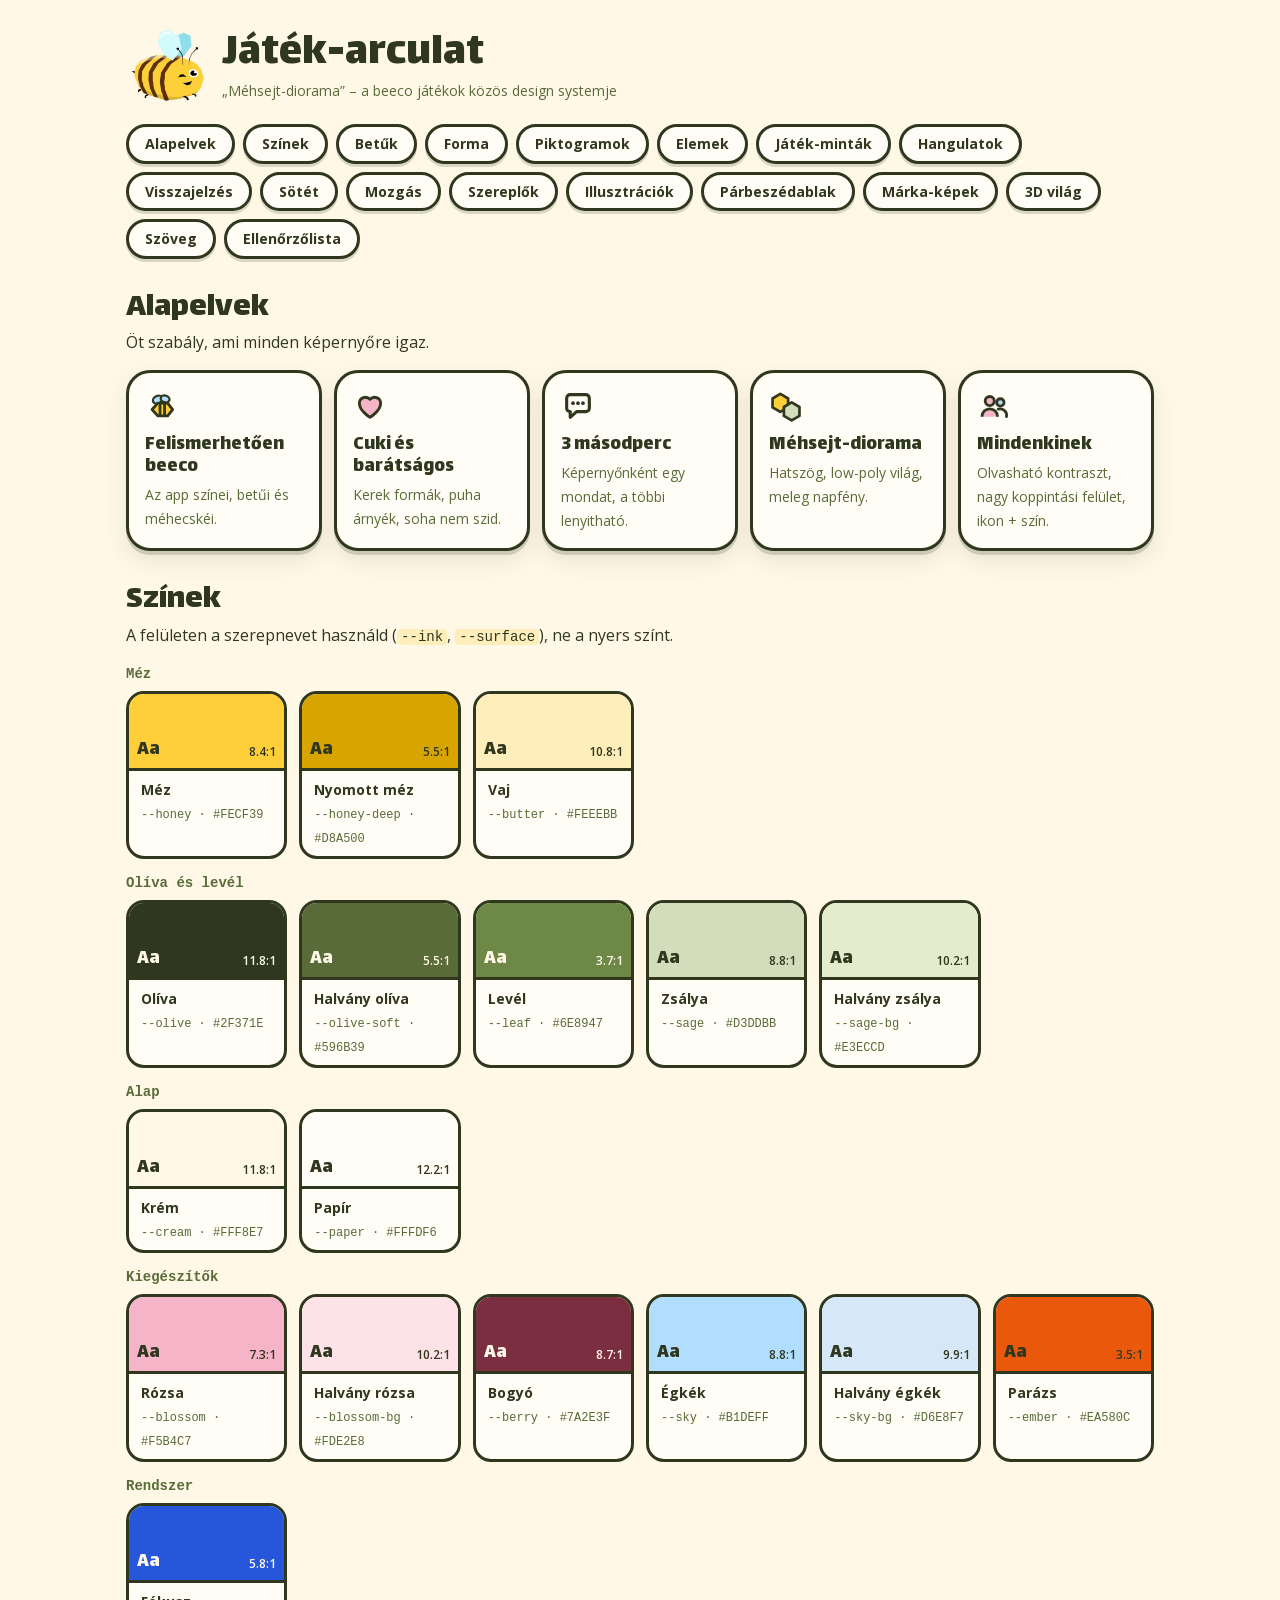
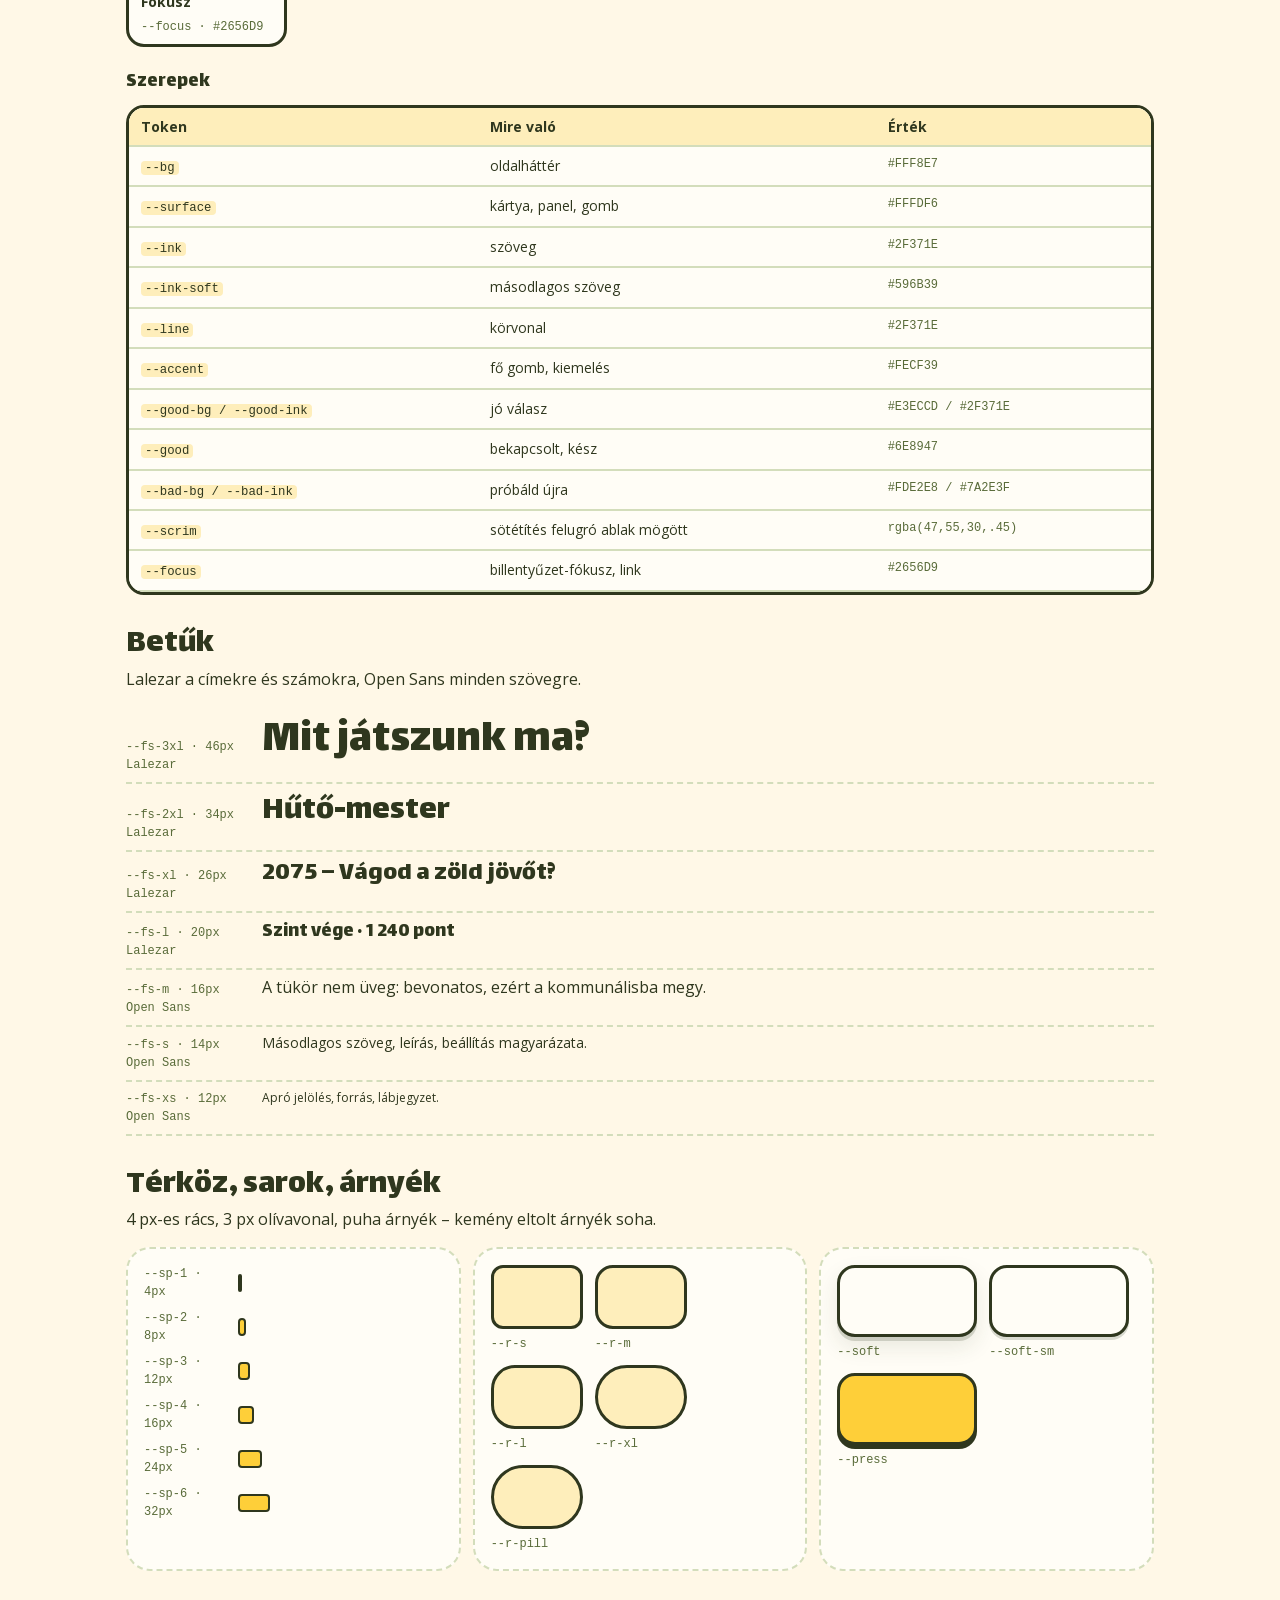
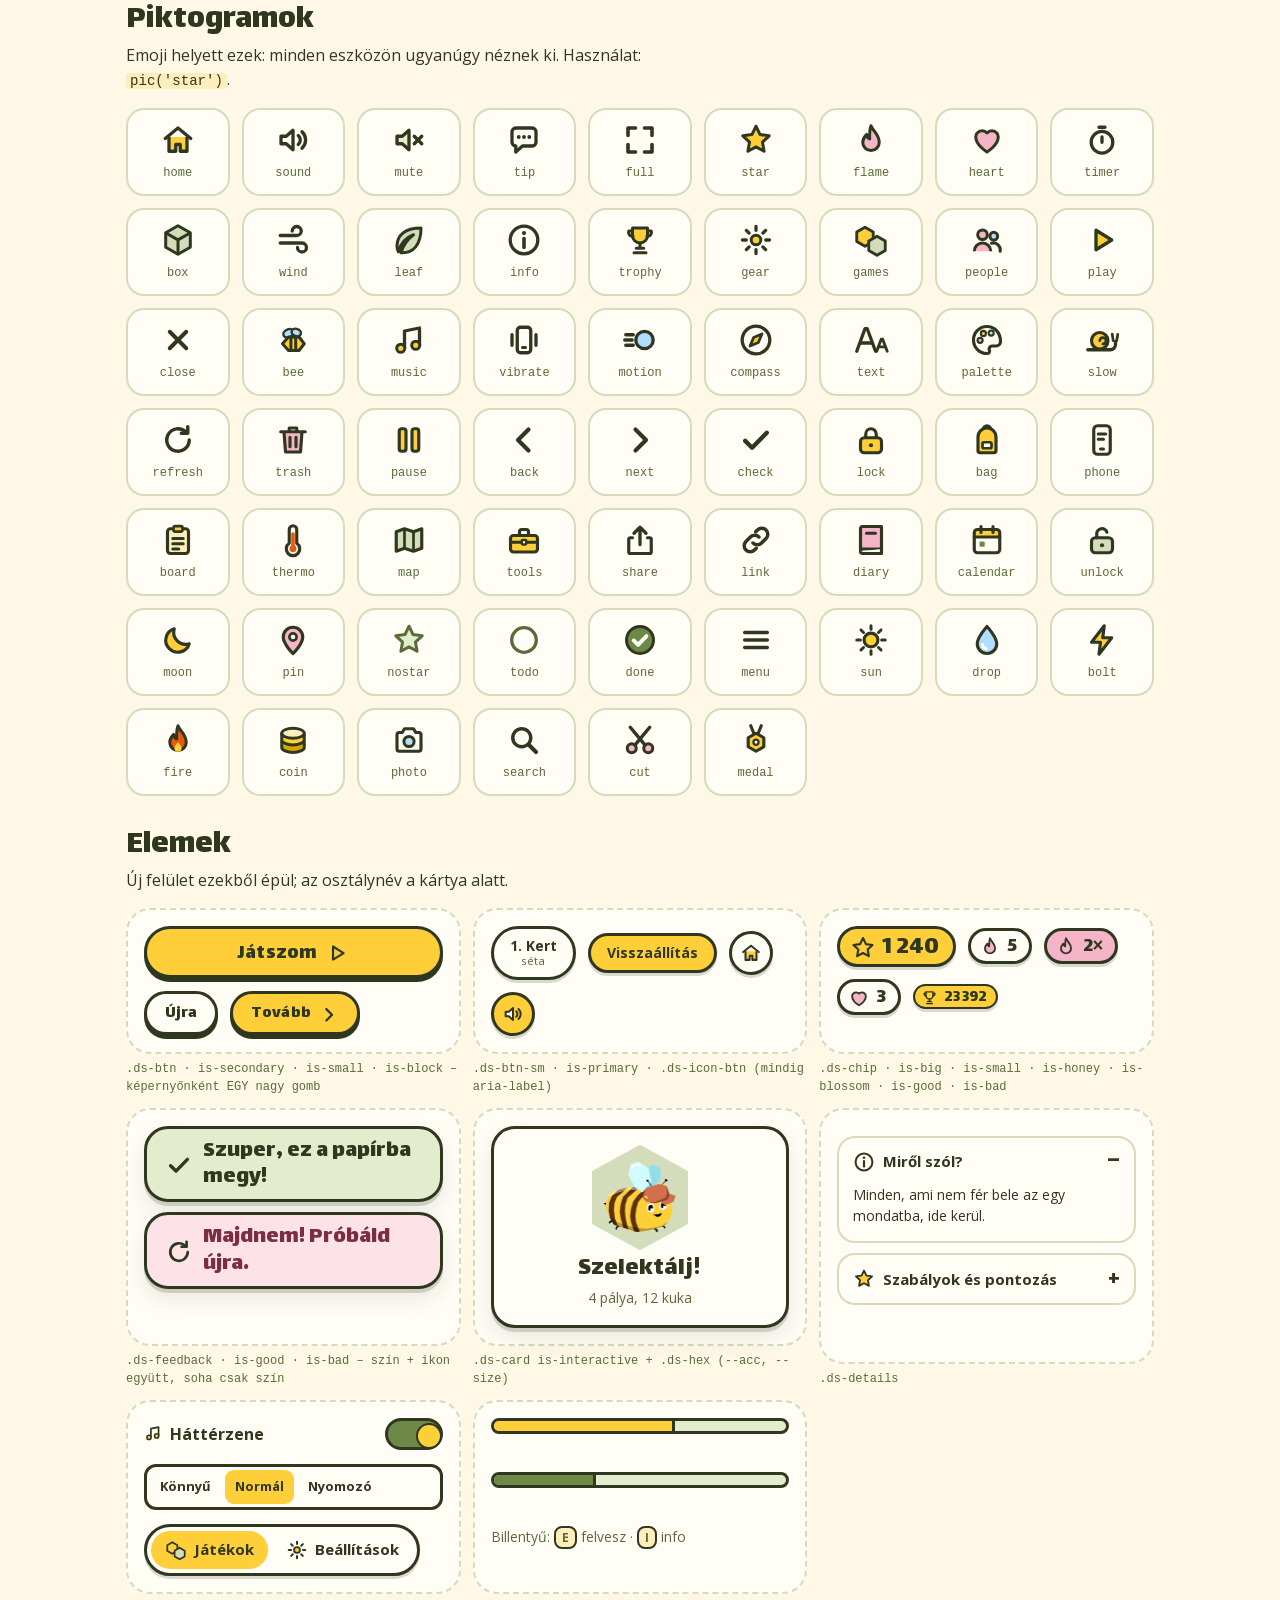
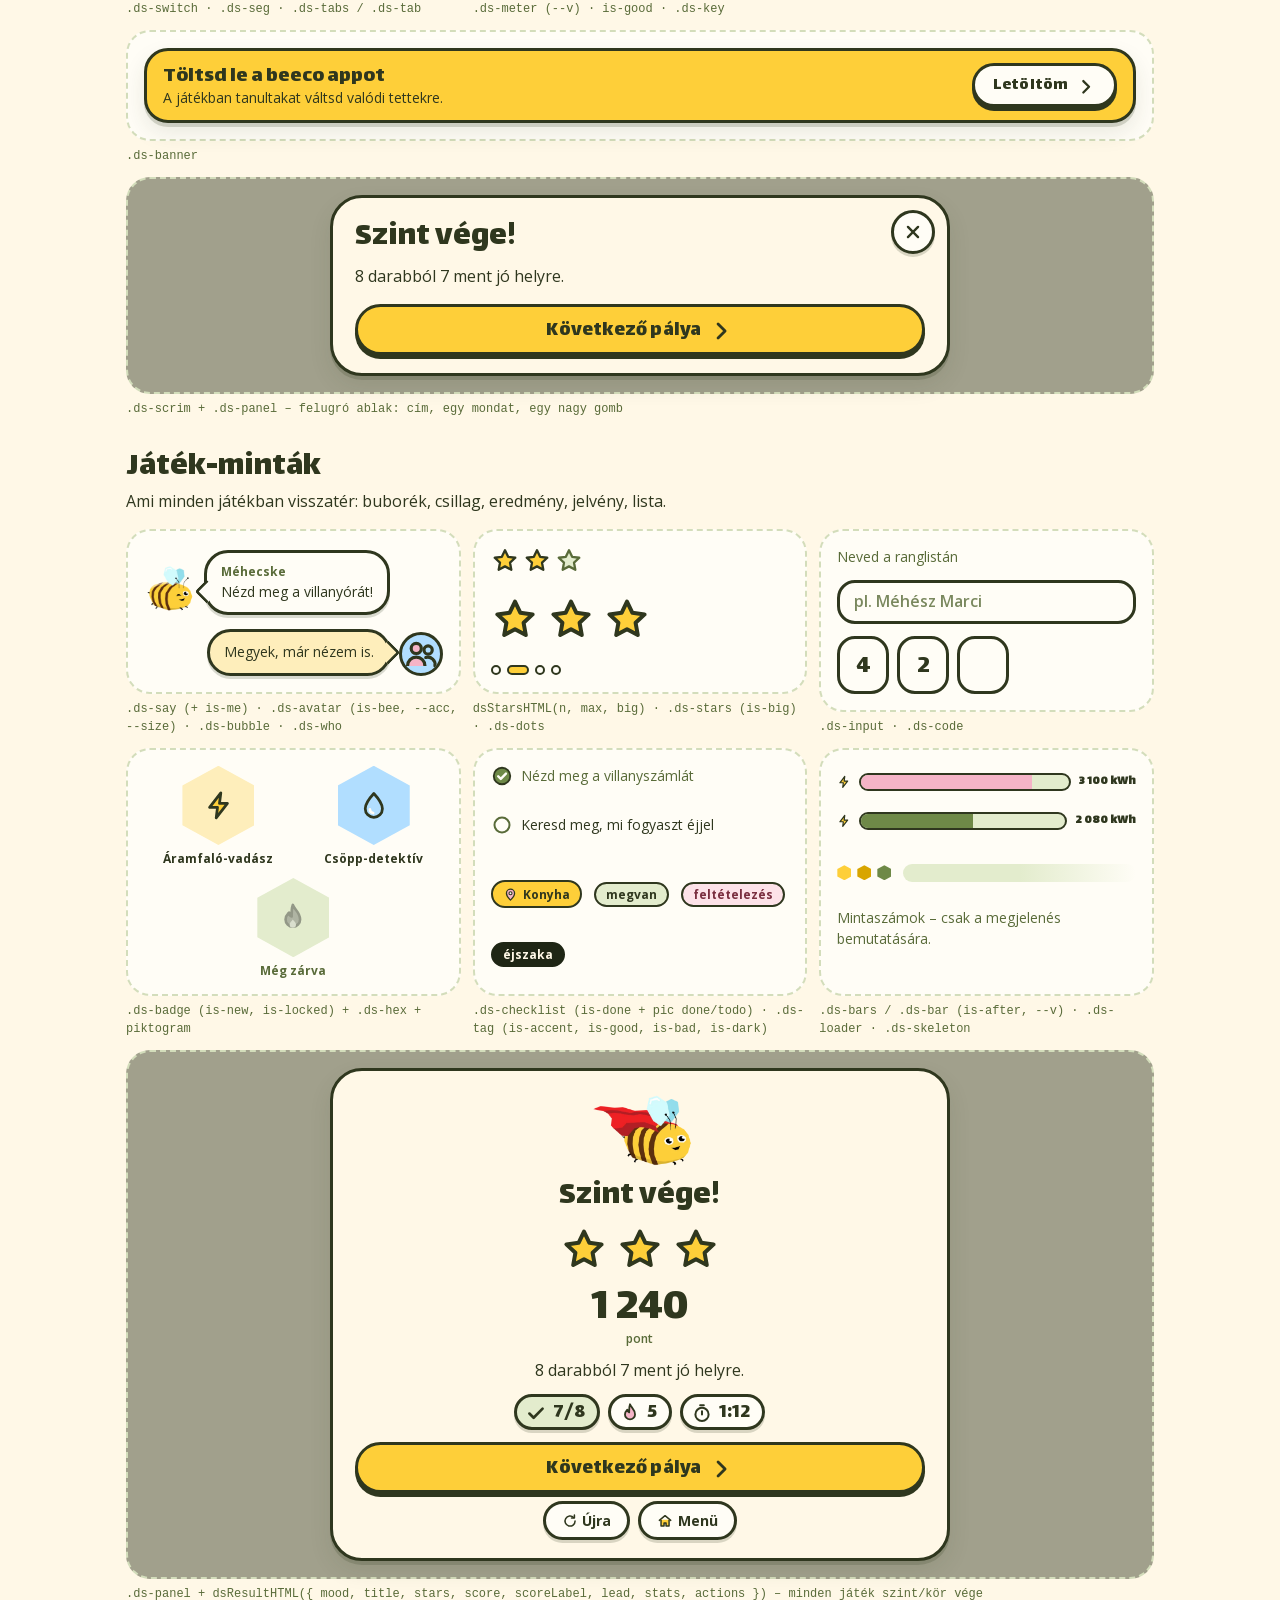
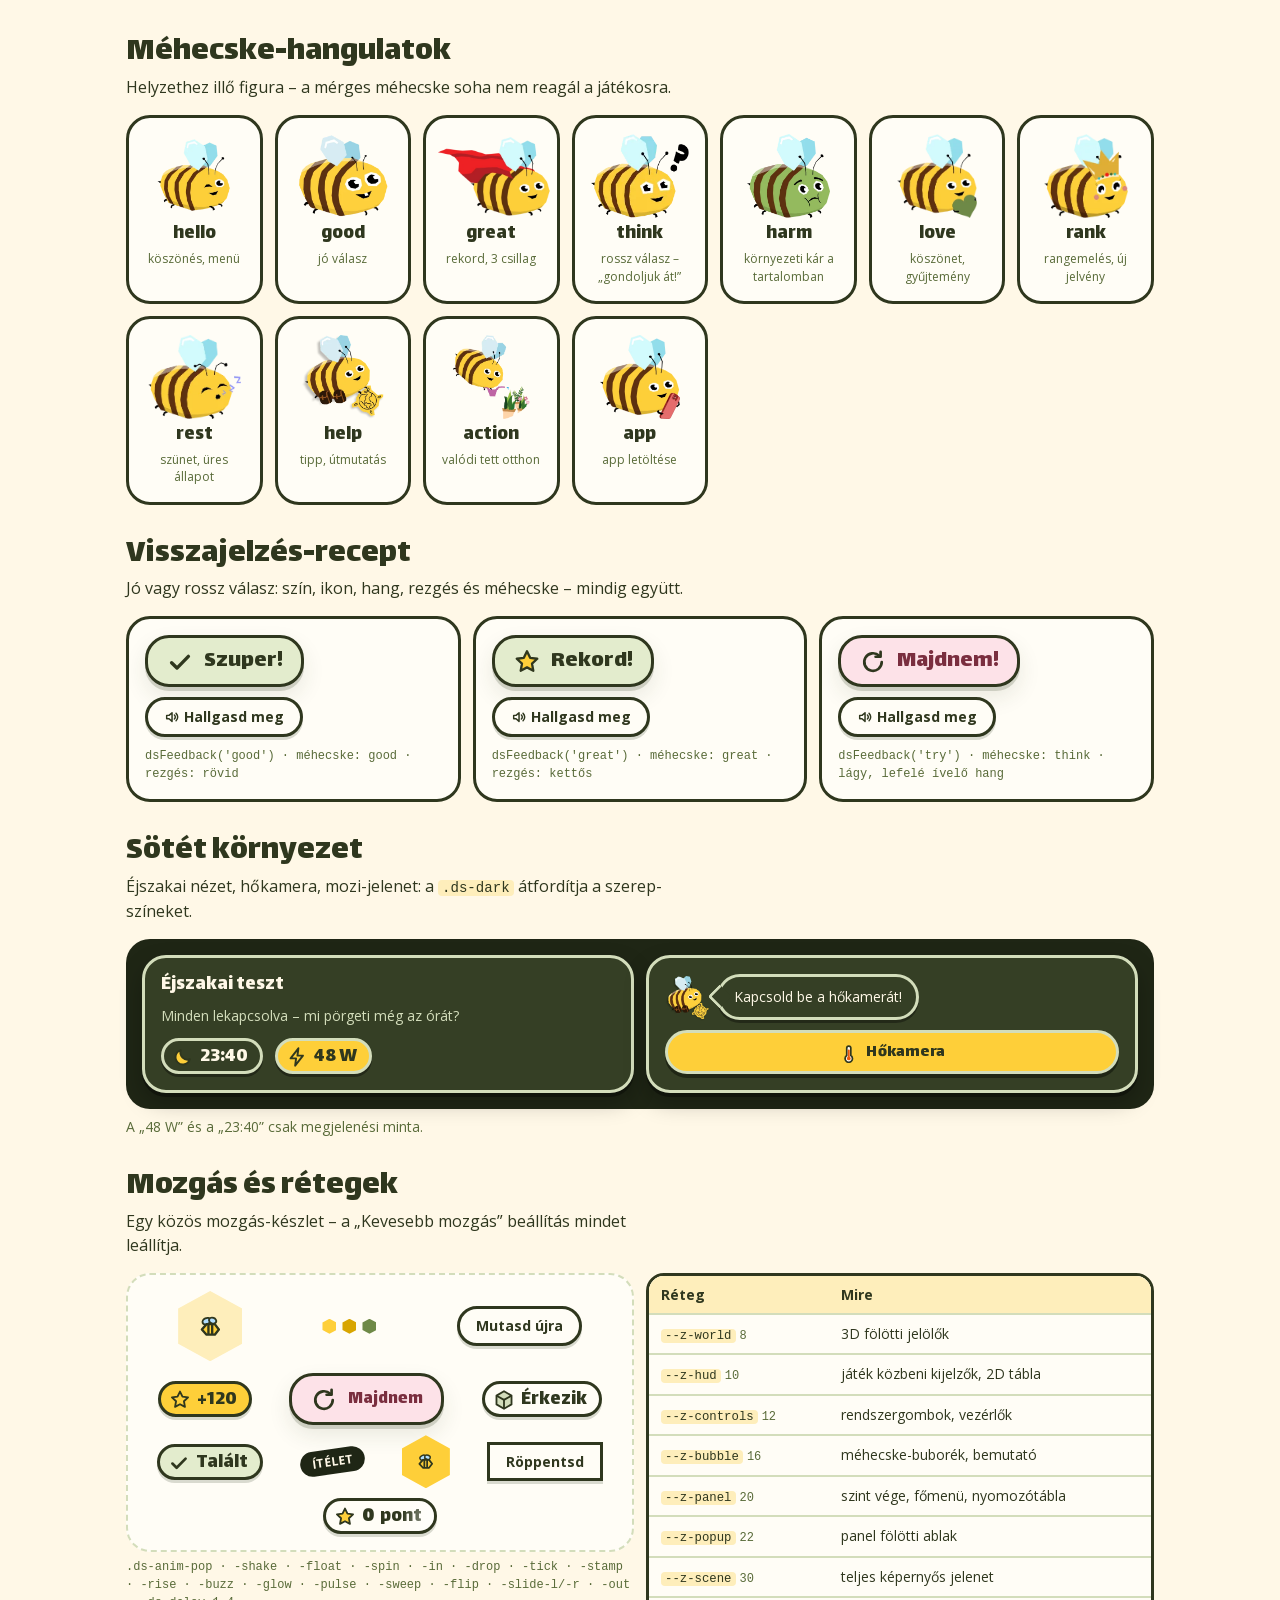
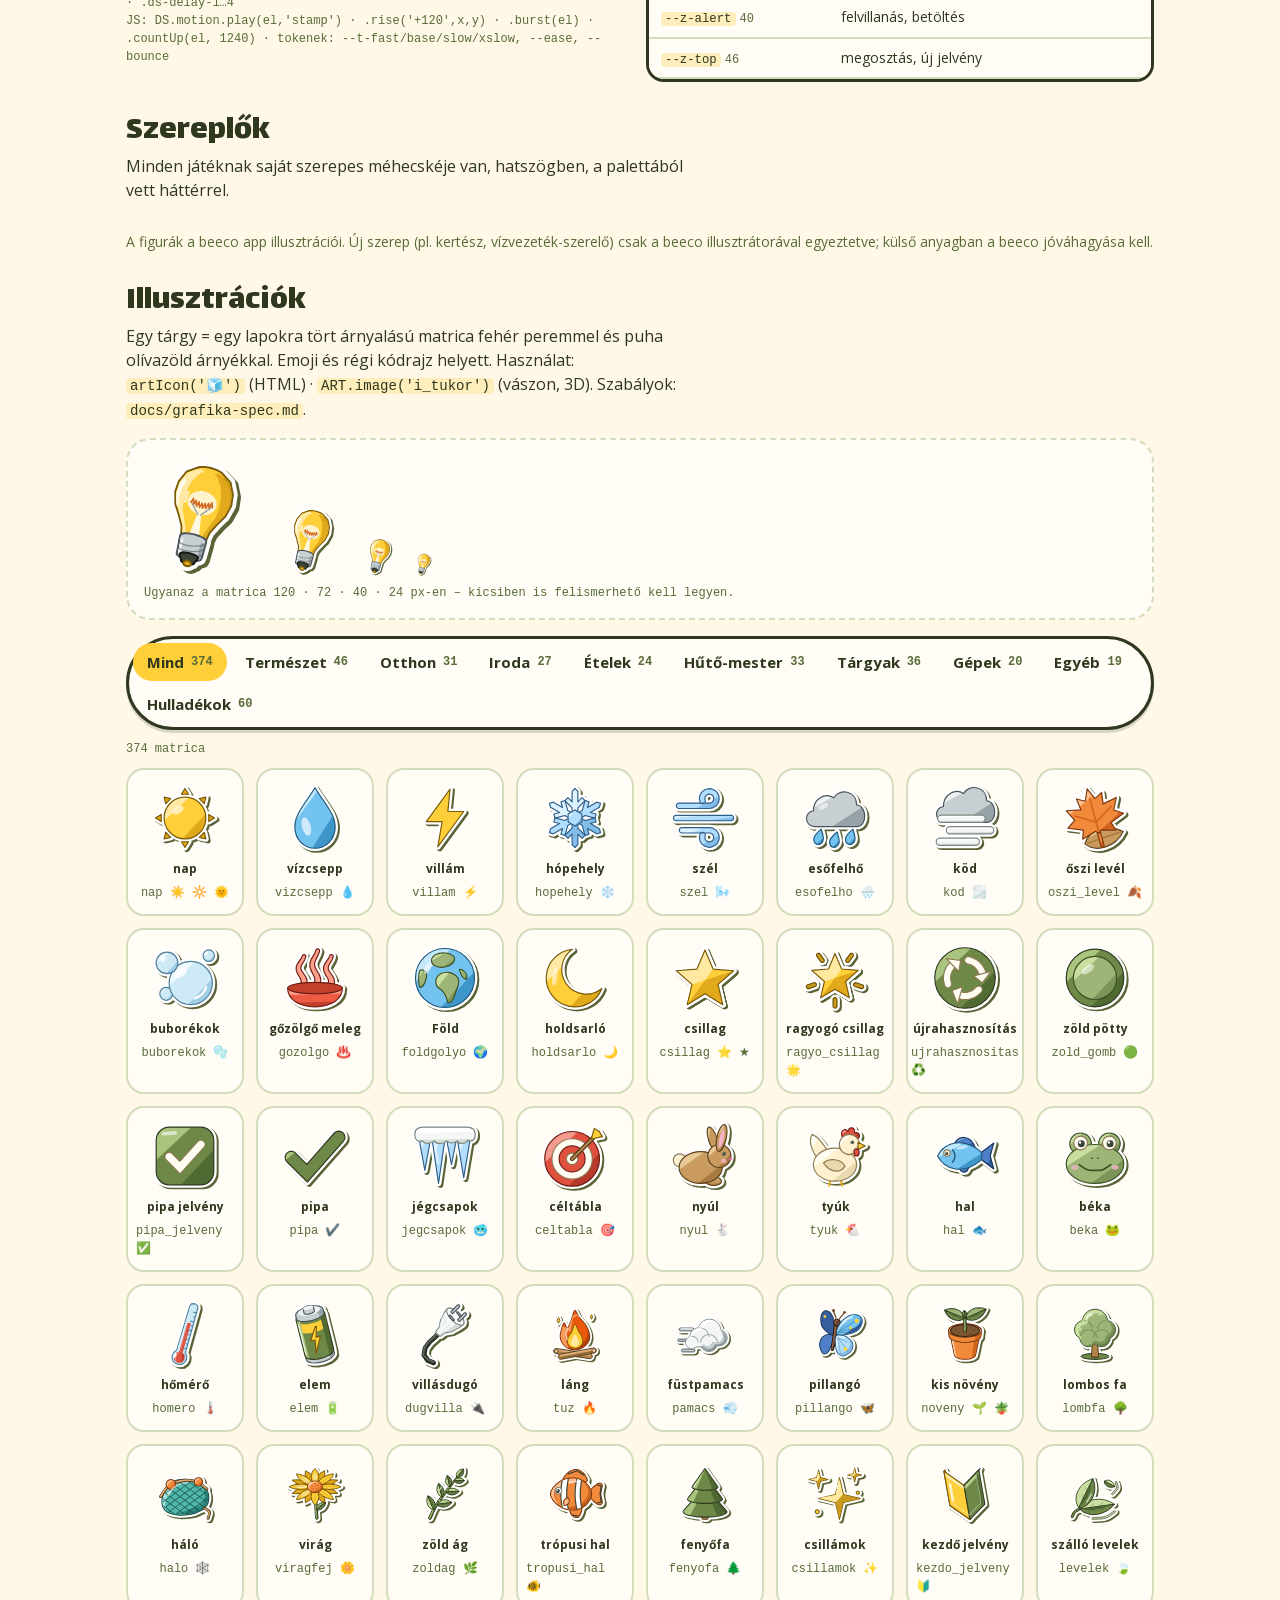
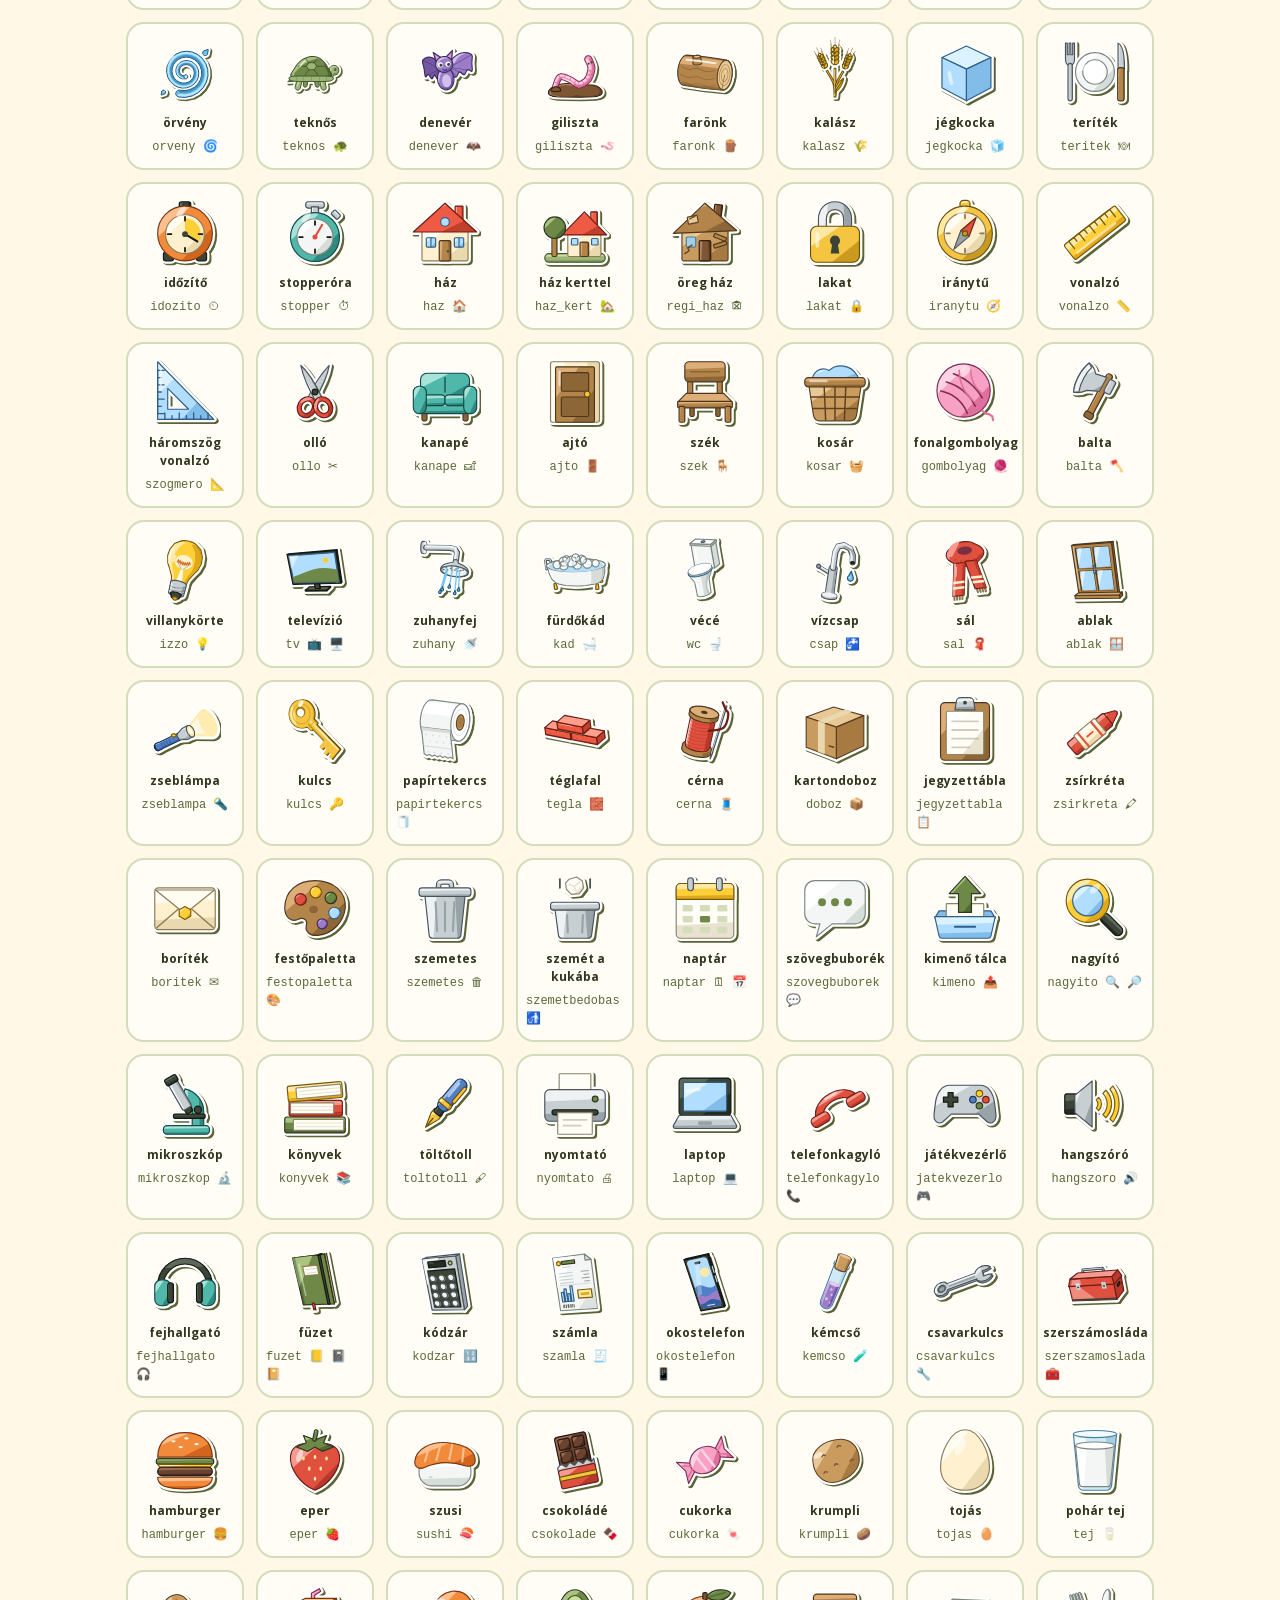
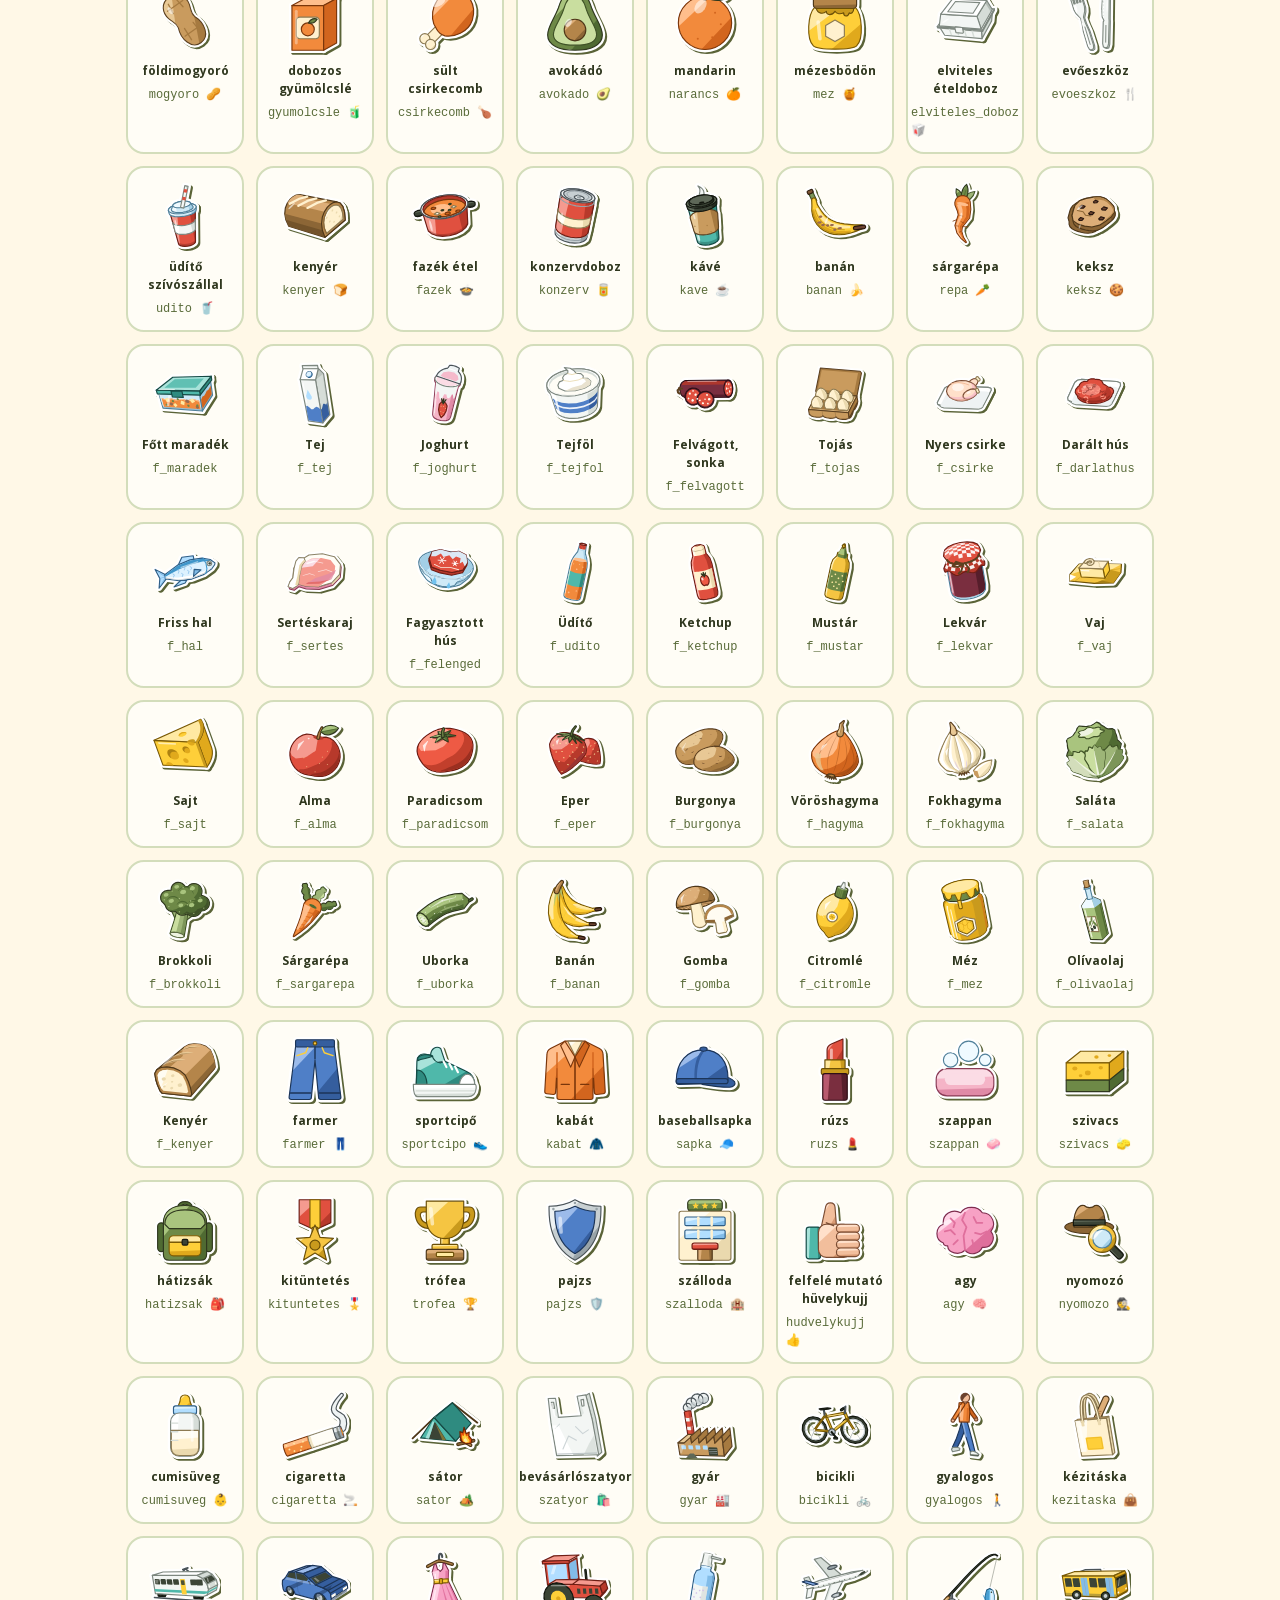
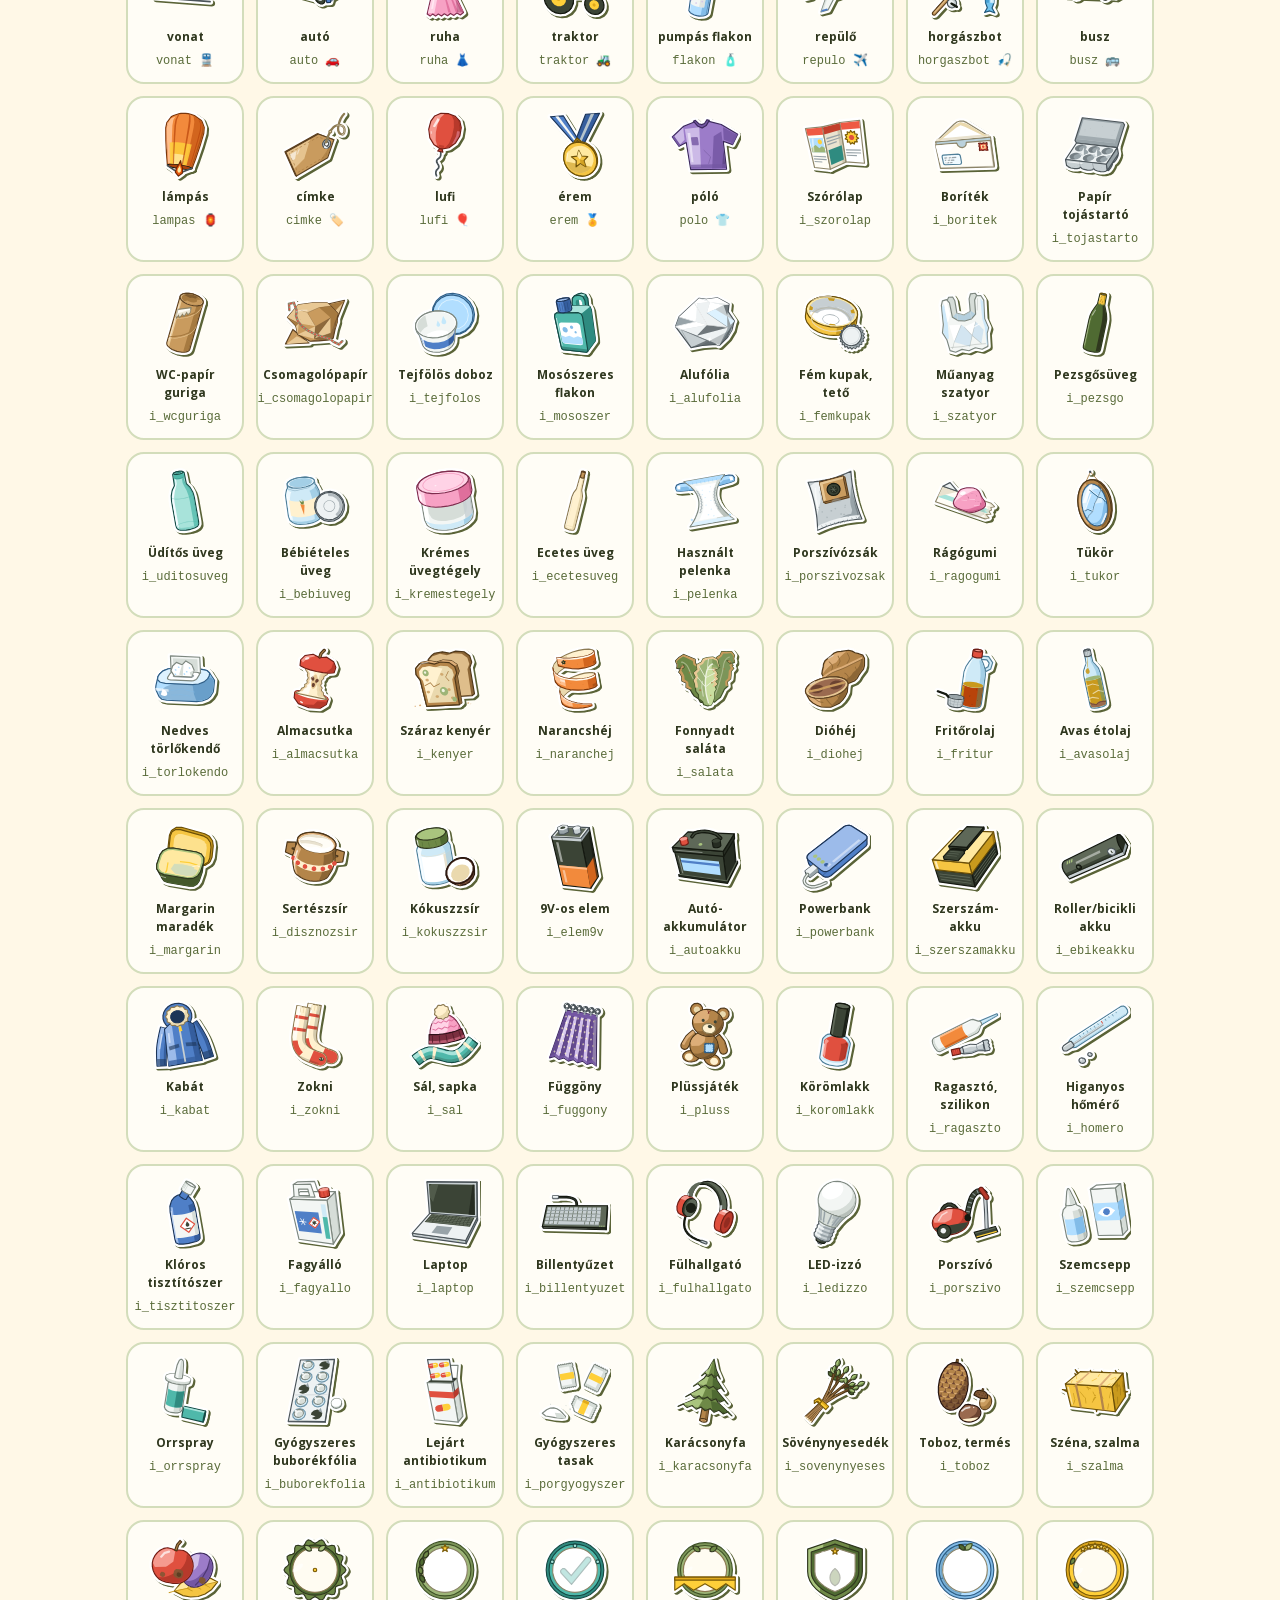
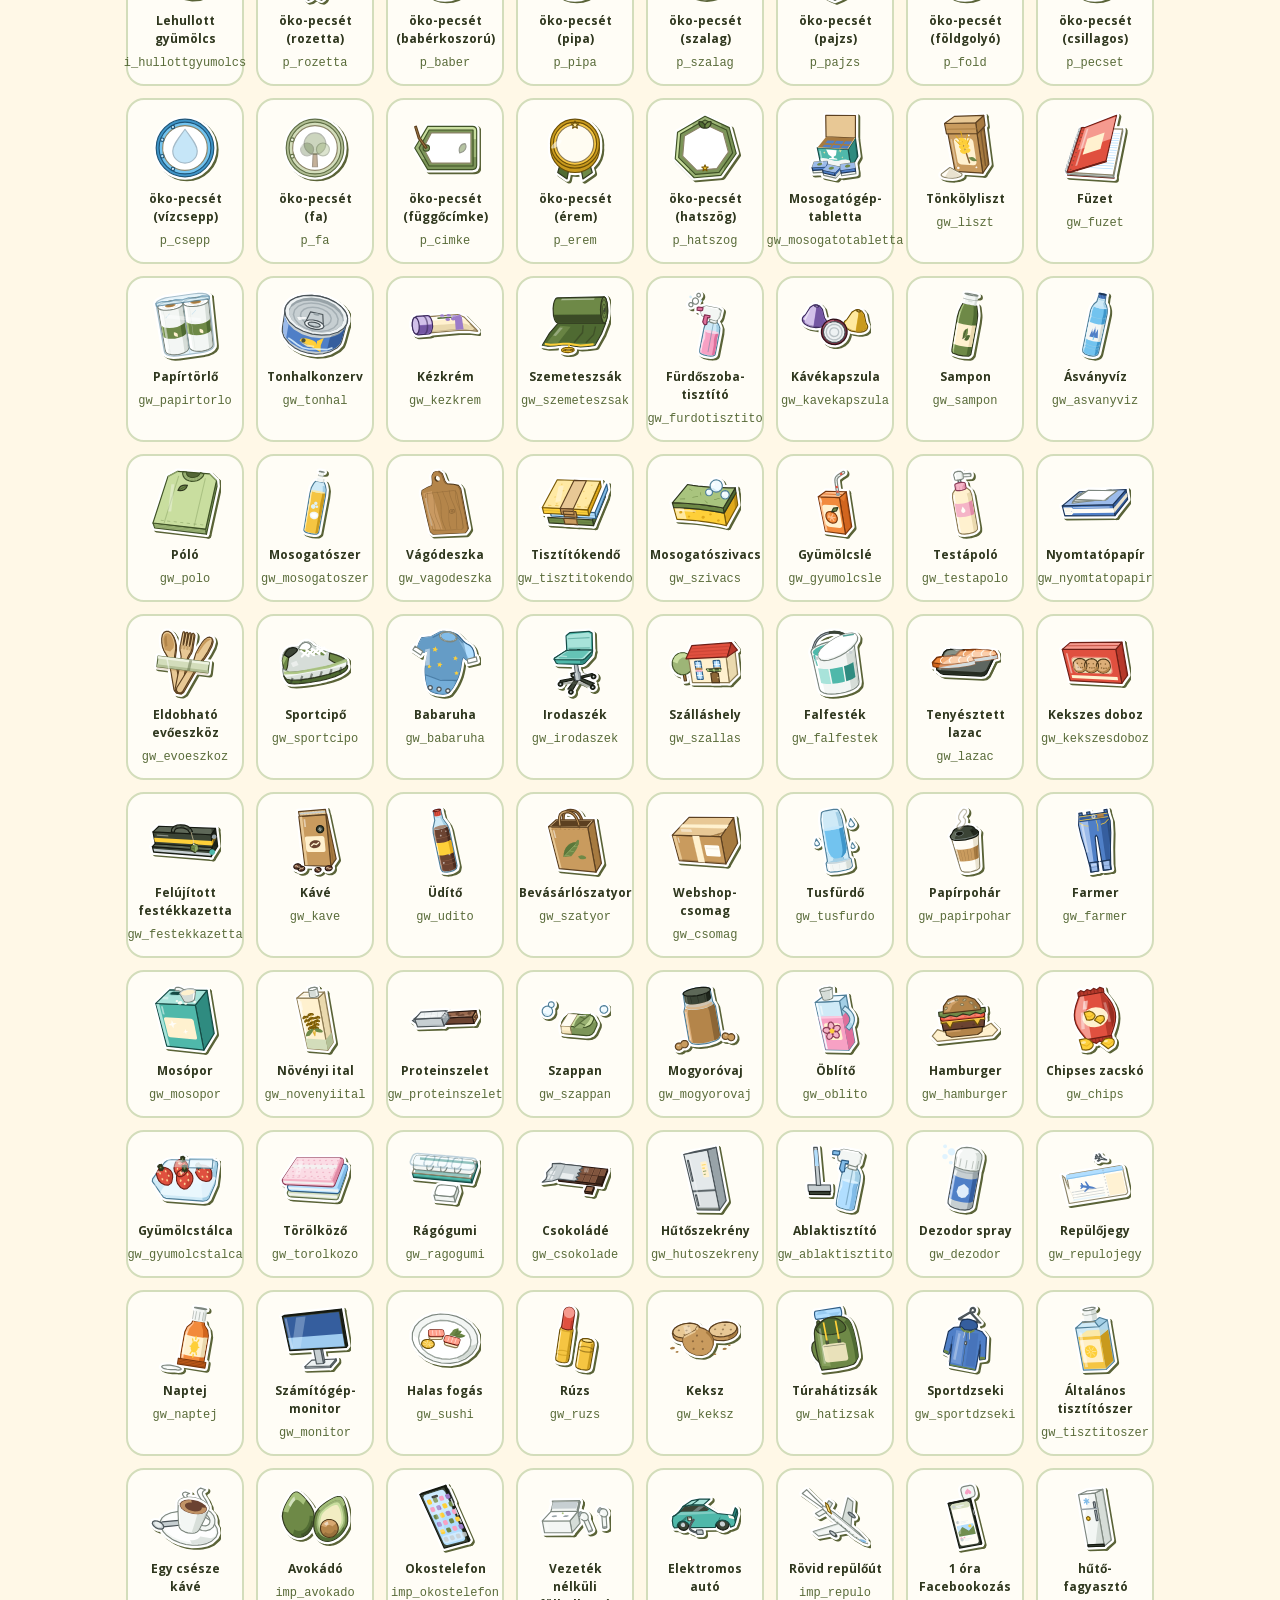
==== web/arculat.html @ 9003e528 "beeco-jatek-kit: a beeco webjátékok közös alapja Design system (tokenek, ds- elemek, mozgás, piktogr" ====
<!DOCTYPE html>
<html lang="hu">
<head>
  <meta charset="utf-8">
  <meta name="viewport" content="width=device-width, initial-scale=1, viewport-fit=cover">
  <meta name="robots" content="noindex">
  <title>beeco játék-arculat</title>
  <meta name="theme-color" content="#FECF39">
  <link rel="icon" type="image/png" sizes="32x32" href="assets/brand/ikon-32.png">
  <link rel="icon" type="image/png" sizes="512x512" href="assets/brand/ikon-512.png">
  <link rel="apple-touch-icon" href="assets/brand/ikon-180.png">
  <!--
    ÉLŐ STÍLUS-KALAUZ: a design system minden eleme egy oldalon, a VALÓDI fájlokból
    (css/tokens.css, css/ds.css, js/pics.js, js/ds.js) – ha ott változik valami, itt is látszik.
    Kinek: beeco-csapat, illusztrátor, fejlesztő (Bence). Szabályok és döntések: docs/arculat.md
  -->
  <link rel="preload" href="assets/fonts/lalezar-latin.woff2" as="font" type="font/woff2" crossorigin>
  <link rel="stylesheet" href="css/fonts.css">
  <link rel="stylesheet" href="css/tokens.css">
  <link rel="stylesheet" href="css/ds.css">
  <link rel="stylesheet" href="css/ds-game.css">
  <link rel="stylesheet" href="css/ds-motion.css">
  <style>
    /* csak a kalauz elrendezése – tokenekkel */
    *{ box-sizing:border-box; }
    html{ scroll-behavior:smooth; }
    body{ margin:0; background:var(--bg); color:var(--ink); font-family:var(--body); font-size:var(--fs-m); line-height:1.5; }
    .wrap{ max-width:1060px; margin:0 auto; padding-inline:var(--sp-4); padding-block:var(--sp-5) 64px; }
    header.top{ display:flex; align-items:center; gap:var(--sp-4); flex-wrap:wrap; }
    header.top .logo{ height:52px; }
    header.top .hello{ display:flex; align-items:center; gap:var(--sp-3); }
    header.top .hello img{ width:84px; }
    header.top h1{ font:400 clamp(34px, 6vw, var(--fs-3xl))/1 var(--display); margin:0; }
    nav.toc{ display:flex; flex-wrap:wrap; gap:var(--sp-2); margin:var(--sp-4) 0 0; }
    nav.toc a{ color:var(--ink); text-decoration:none; }
    section{ margin-top:var(--sp-6); scroll-margin-top:16px; }
    section > h2{ font:400 var(--fs-2xl)/1.05 var(--display); margin:0 0 var(--sp-1); }
    section > .ds-lead{ margin-bottom:var(--sp-4); }
    .grid{ display:grid; gap:var(--sp-3); grid-template-columns:repeat(auto-fill, minmax(var(--min, 220px), 1fr)); }
    .row{ display:flex; flex-wrap:wrap; gap:var(--sp-3); align-items:center; }
    .label{ font-size:var(--fs-xs); color:var(--ink-soft); font-family:ui-monospace, "SFMono-Regular", Menlo, monospace; }
    .principles{ display:flex; flex-wrap:wrap; gap:var(--sp-3); }   /* a maradék kártya kitölti a sort */
    .principles > *{ flex:1 1 150px; }
    .principle b{ display:block; font:400 var(--fs-l)/1.1 var(--display); margin:var(--sp-2) 0 var(--sp-1); }
    .principle .pic{ width:34px; height:34px; }
    .swatch{ border:var(--line-w) solid var(--line); border-radius:var(--r-m); overflow:hidden; background:var(--surface); }
    .swatch .chip{ height:74px; display:flex; align-items:flex-end; padding:var(--sp-2); font:400 var(--fs-l)/1 var(--display); }
    .swatch .meta{ padding:var(--sp-2) var(--sp-3); border-top:var(--line-w) solid var(--line); }
    .swatch .meta b{ display:block; font-size:var(--fs-s); }
    .type-row{ display:flex; align-items:baseline; gap:var(--sp-4); border-bottom:2px dashed var(--sage); padding:var(--sp-2) 0; flex-wrap:wrap; }
    .type-row .label{ width:120px; flex:0 0 auto; }
    .bar{ height:18px; background:var(--accent); border:2px solid var(--line); border-radius:4px; }
    .radius-demo{ width:92px; height:64px; background:var(--butter); border:var(--line-w) solid var(--line); }
    .shadow-demo{ width:140px; height:72px; background:var(--surface); border:var(--line-w) solid var(--line); border-radius:var(--r-m); }
    .pic-cell{ display:flex; flex-direction:column; align-items:center; gap:6px; padding:var(--sp-3) var(--sp-2); background:var(--surface);
      border:2.5px solid var(--sage); border-radius:var(--r-m); }
    .pic-cell .pic{ width:36px; height:36px; }
    .demo{ background:var(--surface); border:2.5px dashed var(--sage); border-radius:var(--r-l); padding:var(--sp-4); }
    .demo + .label{ display:block; margin-top:6px; }
    .grid > div:has(> .demo){ display:flex; flex-direction:column; } .grid > div > .demo{ flex:1; }   /* egy sorban egyforma magas minták */
    .game-card{ text-align:center; display:flex; flex-direction:column; align-items:center; gap:6px; }
    .game-card b{ font:400 var(--fs-xl)/1 var(--display); }
    .canvas-box canvas{ max-width:100%; height:auto; display:block; }
    .dodont{ display:grid; gap:var(--sp-3); grid-template-columns:repeat(auto-fit, minmax(280px, 1fr)); }
    .dodont .ds-card h3{ display:flex; align-items:center; gap:var(--sp-2); font:400 var(--fs-l)/1.1 var(--display); margin:0 0 var(--sp-2); }
    .dodont ul{ margin:0; padding-left:20px; }
    .dodont li{ margin:4px 0; }
    .checklist li{ margin:6px 0; }
    .pic-cell img.art-demo{ width:72px; height:72px; }
    #dlgDemo{ position:fixed; inset:0; z-index:var(--z-popup); display:grid; place-items:center; padding:var(--sp-4); }
    #dlgDemo[hidden]{ display:none; }
    code{ font-family:ui-monospace, "SFMono-Regular", Menlo, monospace; font-size:.88em; background:var(--butter); padding:0 4px; border-radius:4px; }
    table{ border-collapse:collapse; width:100%; background:var(--surface); }
    .table-wrap{ overflow-x:auto; border:var(--line-w) solid var(--line); border-radius:var(--r-m); }
    th, td{ text-align:left; padding:8px 12px; border-bottom:2px solid var(--sage); font-size:var(--fs-s); vertical-align:top; }
    th{ font-weight:700; background:var(--butter); }
    td code{ white-space:nowrap; }
    footer{ margin-top:var(--sp-6); color:var(--ink-soft); font-size:var(--fs-s); }
  </style>
</head>
<body class="ds-page">
<div class="wrap">
  <header class="top">
    <div class="hello"><img src="assets/brand/roles/kacsint.webp" alt=""><div>
      <h1>Játék-arculat</h1>
      <p class="ds-muted" style="margin:4px 0 0">„Méhsejt-diorama” – a beeco játékok közös design systemje</p></div></div>
  </header>
  <nav class="toc" aria-label="Tartalom">
    <a class="ds-btn-sm" href="#elvek">Alapelvek</a><a class="ds-btn-sm" href="#szinek">Színek</a><a class="ds-btn-sm" href="#betuk">Betűk</a>
    <a class="ds-btn-sm" href="#forma">Forma</a><a class="ds-btn-sm" href="#ikonok">Piktogramok</a><a class="ds-btn-sm" href="#elemek">Elemek</a>
    <a class="ds-btn-sm" href="#mintak">Játék-minták</a><a class="ds-btn-sm" href="#hangulat">Hangulatok</a>
    <a class="ds-btn-sm" href="#visszajelzes">Visszajelzés</a><a class="ds-btn-sm" href="#sotet">Sötét</a><a class="ds-btn-sm" href="#mozgas">Mozgás</a>
    <a class="ds-btn-sm" href="#szereplok">Szereplők</a><a class="ds-btn-sm" href="#illusztraciok">Illusztrációk</a>
    <a class="ds-btn-sm" href="#parbeszed">Párbeszédablak</a><a class="ds-btn-sm" href="#markakepek">Márka-képek</a><a class="ds-btn-sm" href="#vilag">3D világ</a><a class="ds-btn-sm" href="#szoveg">Szöveg</a>
    <a class="ds-btn-sm" href="#ellenorzes">Ellenőrzőlista</a>
  </nav>

  <section id="elvek">
    <h2>Alapelvek</h2>
    <p class="ds-lead">Öt szabály, ami minden képernyőre igaz.</p>
    <div class="principles">
      <div class="ds-card principle"><span data-pic="bee"></span><b>Felismerhetően beeco</b><span class="ds-muted">Az app színei, betűi és méhecskéi.</span></div>
      <div class="ds-card principle"><span data-pic="heart"></span><b>Cuki és barátságos</b><span class="ds-muted">Kerek formák, puha árnyék, soha nem szid.</span></div>
      <div class="ds-card principle"><span data-pic="tip"></span><b>3 másodperc</b><span class="ds-muted">Képernyőnként egy mondat, a többi lenyitható.</span></div>
      <div class="ds-card principle"><span data-pic="games"></span><b>Méhsejt-diorama</b><span class="ds-muted">Hatszög, low-poly világ, meleg napfény.</span></div>
      <div class="ds-card principle"><span data-pic="people"></span><b>Mindenkinek</b><span class="ds-muted">Olvasható kontraszt, nagy koppintási felület, ikon + szín.</span></div>
    </div>
  </section>

  <section id="szinek">
    <h2>Színek</h2>
    <p class="ds-lead">A felületen a szerepnevet használd (<code>--ink</code>, <code>--surface</code>), ne a nyers színt.</p>
    <div id="swatches"></div>
    <h3 class="ds-h3" style="margin:var(--sp-5) 0 var(--sp-3)">Szerepek</h3>
    <div class="table-wrap"><table>
      <thead><tr><th>Token</th><th>Mire való</th><th>Érték</th></tr></thead>
      <tbody id="roles"></tbody>
    </table></div>
  </section>

  <section id="betuk">
    <h2>Betűk</h2>
    <p class="ds-lead">Lalezar a címekre és számokra, Open Sans minden szövegre.</p>
    <div id="typescale"></div>
  </section>

  <section id="forma">
    <h2>Térköz, sarok, árnyék</h2>
    <p class="ds-lead">4 px-es rács, 3 px olívavonal, puha árnyék – kemény eltolt árnyék soha.</p>
    <div class="grid" style="--min:300px">
      <div class="demo"><div id="spacing" style="display:grid;gap:8px"></div></div>
      <div class="demo"><div class="row" id="radii"></div></div>
      <div class="demo"><div class="row">
        <div><div class="shadow-demo" style="box-shadow:var(--soft)"></div><span class="label">--soft</span></div>
        <div><div class="shadow-demo" style="box-shadow:var(--soft-sm)"></div><span class="label">--soft-sm</span></div>
        <div><div class="shadow-demo" style="box-shadow:var(--press); background:var(--accent)"></div><span class="label">--press</span></div>
      </div></div>
    </div>
  </section>

  <section id="ikonok">
    <h2>Piktogramok</h2>
    <p class="ds-lead">Emoji helyett ezek: minden eszközön ugyanúgy néznek ki. Használat: <code>pic('star')</code>.</p>
    <div class="grid" id="pics" style="--min:96px"></div>
  </section>

  <section id="elemek">
    <h2>Elemek</h2>
    <p class="ds-lead">Új felület ezekből épül; az osztálynév a kártya alatt.</p>
    <div class="grid" style="--min:300px">
      <div><div class="demo" style="display:grid;gap:12px">
        <button class="ds-btn is-block" type="button">Játszom <span data-pic="play"></span></button>
        <div class="row"><button class="ds-btn is-secondary is-small" type="button">Újra</button><button class="ds-btn is-small" type="button">Tovább <span data-pic="next"></span></button></div>
      </div><span class="label">.ds-btn · is-secondary · is-small · is-block – képernyőnként EGY nagy gomb</span></div>

      <div><div class="demo"><div class="row">
        <button class="ds-btn-sm" type="button">1. Kert<small>séta</small></button>
        <button class="ds-btn-sm is-primary" type="button">Visszaállítás</button>
        <button class="ds-icon-btn" type="button" aria-label="Kezdőlap"><span data-pic="home"></span></button>
        <button class="ds-icon-btn is-accent" type="button" aria-label="Hang"><span data-pic="sound"></span></button>
      </div></div><span class="label">.ds-btn-sm · is-primary · .ds-icon-btn (mindig aria-label)</span></div>

      <div><div class="demo"><div class="row">
        <span class="ds-chip is-big is-honey"><span data-pic="star"></span>1 240</span>
        <span class="ds-chip"><span data-pic="flame"></span>5</span>
        <span class="ds-chip is-blossom"><span data-pic="flame"></span>2×</span>
        <span class="ds-chip"><span data-pic="heart"></span>3</span>
        <span class="ds-chip is-small is-honey"><span data-pic="trophy"></span>23 392</span>
      </div></div><span class="label">.ds-chip · is-big · is-small · is-honey · is-blossom · is-good · is-bad</span></div>

      <div><div class="demo"><div class="row" style="flex-direction:column;align-items:flex-start;gap:10px">
        <span class="ds-feedback is-good"><span data-pic="check"></span>Szuper, ez a papírba megy!</span>
        <span class="ds-feedback is-bad"><span data-pic="refresh"></span>Majdnem! Próbáld újra.</span>
      </div></div><span class="label">.ds-feedback · is-good · is-bad – szín + ikon együtt, soha csak szín</span></div>

      <div><div class="demo">
        <button class="ds-card is-interactive game-card" type="button" style="width:100%;font:inherit;color:inherit">
          <span class="ds-hex" style="--acc:var(--sage);--size:96px"><img src="assets/brand/roles/szelektalj.webp" alt=""></span>
          <b>Szelektálj!</b><span class="ds-muted">4 pálya, 12 kuka</span>
        </button>
      </div><span class="label">.ds-card is-interactive + .ds-hex (--acc, --size)</span></div>

      <div><div class="demo">
        <details class="ds-details" open><summary><span data-pic="info"></span>Miről szól?</summary><p>Minden, ami nem fér bele az egy mondatba, ide kerül.</p></details>
        <details class="ds-details"><summary><span data-pic="star"></span>Szabályok és pontozás</summary><ul><li>Jó helyre: pont + tény.</li><li>Rossz helyre: tanulunk, nem büntetünk.</li></ul></details>
      </div><span class="label">.ds-details</span></div>

      <div><div class="demo" style="display:grid;gap:14px">
        <div class="row" style="justify-content:space-between"><b style="display:flex;gap:8px;align-items:center"><span data-pic="music"></span>Háttérzene</b>
          <button class="ds-switch" type="button" role="switch" aria-checked="true" aria-label="Háttérzene" id="demoSwitch"></button></div>
        <div class="ds-seg" role="radiogroup" aria-label="Segítség szintje" id="demoSeg">
          <button type="button" role="radio" aria-checked="false">Könnyű</button><button type="button" role="radio" aria-checked="true" class="on">Normál</button><button type="button" role="radio" aria-checked="false">Nyomozó</button></div>
        <div class="ds-tabs" role="tablist" style="width:max-content;max-width:100%">
          <button class="ds-tab on" type="button" role="tab" aria-selected="true"><span data-pic="games"></span>Játékok</button>
          <button class="ds-tab" type="button" role="tab" aria-selected="false"><span data-pic="gear"></span>Beállítások</button></div>
      </div><span class="label">.ds-switch · .ds-seg · .ds-tabs / .ds-tab</span></div>

      <div><div class="demo" style="display:grid;gap:12px">
        <div class="ds-meter" role="progressbar" aria-valuenow="62" aria-valuemin="0" aria-valuemax="100" aria-label="Jövő-mérő"><i style="--v:62%"></i></div>
        <div class="ds-meter is-good" role="progressbar" aria-valuenow="35" aria-valuemin="0" aria-valuemax="100" aria-label="Haladás"><i style="--v:35%"></i></div>
        <p class="ds-muted" style="margin:0">Billentyű: <span class="ds-key">E</span> felvesz · <span class="ds-key">I</span> info</p>
      </div><span class="label">.ds-meter (--v) · is-good · .ds-key</span></div>

      <div style="grid-column:1/-1"><div class="demo">
        <div class="ds-banner"><div><b style="font:400 22px/1.05 var(--display)">Töltsd le a beeco appot</b><div class="ds-muted" style="color:var(--ink)">A játékban tanultakat váltsd valódi tettekre.</div></div>
          <a class="ds-btn is-secondary is-small" href="#szinek">Letöltöm <span data-pic="next"></span></a></div>
      </div><span class="label">.ds-banner</span></div>

      <div style="grid-column:1/-1"><div class="demo" style="background:var(--scrim)">
        <div class="ds-panel" style="animation:none">
          <button class="ds-icon-btn" type="button" aria-label="Bezárás" style="position:absolute;top:12px;right:12px"><span data-pic="close"></span></button>
          <h3 class="ds-title" style="padding-right:52px">Szint vége!</h3>
          <p class="ds-lead" style="margin:8px 0 16px">8 darabból 7 ment jó helyre.</p>
          <button class="ds-btn is-block" type="button">Következő pálya <span data-pic="next"></span></button>
        </div>
      </div><span class="label">.ds-scrim + .ds-panel – felugró ablak: cím, egy mondat, egy nagy gomb</span></div>
    </div>
  </section>

  <section id="mintak">
    <h2>Játék-minták</h2>
    <p class="ds-lead">Ami minden játékban visszatér: buborék, csillag, eredmény, jelvény, lista.</p>
    <div class="grid" style="--min:300px">
      <div><div class="demo" style="display:grid;gap:12px">
        <div class="ds-say"><span class="ds-avatar is-bee" style="--size:52px"><img src="assets/brand/roles/kacsint.webp" alt=""></span>
          <div class="ds-bubble"><b class="ds-who">Méhecske</b>Nézd meg a villanyórát!</div></div>
        <div class="ds-say is-me"><span class="ds-avatar" style="--acc:var(--sky)"><span data-pic="people"></span></span>
          <div class="ds-bubble">Megyek, már nézem is.</div></div>
      </div><span class="label">.ds-say (+ is-me) · .ds-avatar (is-bee, --acc, --size) · .ds-bubble · .ds-who</span></div>

      <div><div class="demo" style="display:grid;gap:14px;justify-items:start">
        <span id="starsSmall"></span><span id="starsBig"></span>
        <div class="ds-dots" aria-hidden="true"><i></i><i class="on"></i><i></i><i></i></div>
      </div><span class="label">dsStarsHTML(n, max, big) · .ds-stars (is-big) · .ds-dots</span></div>

      <div><div class="demo" style="display:grid;gap:12px">
        <label class="ds-muted" for="demoName">Neved a ranglistán</label>
        <input class="ds-input" id="demoName" placeholder="pl. Méhész Marci" maxlength="16">
        <div class="ds-code" aria-label="Kódzár"><input class="ds-input" id="demoCode1" inputmode="numeric" maxlength="1" value="4" aria-label="1. számjegy"><input class="ds-input" id="demoCode2" inputmode="numeric" maxlength="1" value="2" aria-label="2. számjegy"><input class="ds-input" id="demoCode3" inputmode="numeric" maxlength="1" aria-label="3. számjegy"></div>
      </div><span class="label">.ds-input · .ds-code</span></div>

      <div><div class="demo"><div class="row" style="justify-content:space-around">
        <div class="ds-badge"><span class="ds-hex" style="--acc:var(--butter)"><span data-pic="bolt"></span></span>Áramfaló-vadász</div>
        <div class="ds-badge is-new"><span class="ds-hex" style="--acc:var(--sky)"><span data-pic="drop"></span></span>Csöpp-detektív</div>
        <div class="ds-badge is-locked"><span class="ds-hex"><span data-pic="fire"></span></span>Még zárva</div>
      </div></div><span class="label">.ds-badge (is-new, is-locked) + .ds-hex + piktogram</span></div>

      <div><div class="demo" style="display:grid;gap:12px">
        <ul class="ds-checklist">
          <li class="is-done"><span data-pic="done"></span>Nézd meg a villanyszámlát</li>
          <li><span data-pic="todo"></span>Keresd meg, mi fogyaszt éjjel</li>
        </ul>
        <div class="row"><span class="ds-tag is-accent"><span data-pic="pin"></span>Konyha</span><span class="ds-tag is-good">megvan</span><span class="ds-tag is-bad">feltételezés</span><span class="ds-tag is-dark">éjszaka</span></div>
      </div><span class="label">.ds-checklist (is-done + pic done/todo) · .ds-tag (is-accent, is-good, is-bad, is-dark)</span></div>

      <div><div class="demo" style="display:grid;gap:12px">
        <div class="ds-bars">
          <div class="ds-bar"><span data-pic="bolt"></span><i style="--v:82%"></i><b class="ds-num">3 100 kWh</b></div>
          <div class="ds-bar is-after"><span data-pic="bolt"></span><i style="--v:55%"></i><b class="ds-num">2 080 kWh</b></div>
        </div>
        <div class="row"><span class="ds-loader" role="status" aria-label="Töltés"><i></i><i></i><i></i></span><div class="ds-skeleton" style="flex:1;height:18px"></div></div>
        <p class="ds-muted" style="margin:0">Mintaszámok – csak a megjelenés bemutatására.</p>
      </div><span class="label">.ds-bars / .ds-bar (is-after, --v) · .ds-loader · .ds-skeleton</span></div>

      <div style="grid-column:1/-1"><div class="demo" style="background:var(--scrim)">
        <div class="ds-panel" style="animation:none" id="resultDemo"></div>
      </div><span class="label">.ds-panel + dsResultHTML({ mood, title, stars, score, scoreLabel, lead, stats, actions }) – minden játék szint/kör vége</span></div>
    </div>
  </section>

  <section id="hangulat">
    <h2>Méhecske-hangulatok</h2>
    <p class="ds-lead">Helyzethez illő figura – a mérges méhecske soha nem reagál a játékosra.</p>
    <div class="grid" id="moods" style="--min:130px"></div>
  </section>

  <section id="visszajelzes">
    <h2>Visszajelzés-recept</h2>
    <p class="ds-lead">Jó vagy rossz válasz: szín, ikon, hang, rezgés és méhecske – mindig együtt.</p>
    <div class="grid" style="--min:260px">
      <div class="ds-card is-flat" style="display:grid;gap:10px;justify-items:start">
        <span class="ds-feedback is-good"><span data-pic="check"></span>Szuper!</span>
        <button class="ds-btn-sm" type="button" data-fb="good"><span data-pic="sound"></span> Hallgasd meg</button>
        <span class="label">dsFeedback('good') · méhecske: good · rezgés: rövid</span></div>
      <div class="ds-card is-flat" style="display:grid;gap:10px;justify-items:start">
        <span class="ds-feedback is-good"><span data-pic="star"></span>Rekord!</span>
        <button class="ds-btn-sm" type="button" data-fb="great"><span data-pic="sound"></span> Hallgasd meg</button>
        <span class="label">dsFeedback('great') · méhecske: great · rezgés: kettős</span></div>
      <div class="ds-card is-flat" style="display:grid;gap:10px;justify-items:start">
        <span class="ds-feedback is-bad ds-anim-shake" id="tryDemo"><span data-pic="refresh"></span>Majdnem!</span>
        <button class="ds-btn-sm" type="button" data-fb="try"><span data-pic="sound"></span> Hallgasd meg</button>
        <span class="label">dsFeedback('try') · méhecske: think · lágy, lefelé ívelő hang</span></div>
    </div>
  </section>

  <section id="sotet">
    <h2>Sötét környezet</h2>
    <p class="ds-lead">Éjszakai nézet, hőkamera, mozi-jelenet: a <code>.ds-dark</code> átfordítja a szerep-színeket.</p>
    <div class="ds-dark" style="background:var(--bg);border-radius:var(--r-l);padding:var(--sp-4)">
      <div class="grid" style="grid-template-columns:repeat(auto-fit, minmax(240px, 1fr))">
        <div class="ds-card" style="display:grid;gap:10px"><b class="ds-h3" style="color:var(--ink)">Éjszakai teszt</b>
          <p class="ds-muted" style="margin:0">Minden lekapcsolva – mi pörgeti még az órát?</p>
          <div class="row"><span class="ds-chip"><span data-pic="moon"></span>23:40</span><span class="ds-chip is-honey"><span data-pic="bolt"></span>48 W</span></div></div>
        <div class="ds-card" style="display:grid;gap:10px;align-content:start">
          <div class="ds-say"><span class="ds-avatar is-bee"><img src="assets/brand/moods/help.webp" alt=""></span><div class="ds-bubble">Kapcsold be a hőkamerát!</div></div>
          <button class="ds-btn is-small" type="button"><span data-pic="thermo"></span> Hőkamera</button></div>
      </div>
    </div>
    <p class="ds-muted" style="margin-top:8px">A „48 W” és a „23:40” csak megjelenési minta.</p>
  </section>

  <section id="mozgas">
    <h2>Mozgás és rétegek</h2>
    <p class="ds-lead">Egy közös mozgás-készlet – a „Kevesebb mozgás” beállítás mindet leállítja.</p>
    <div class="grid" style="--min:340px;align-items:start">
      <div><div class="demo"><div class="row" style="justify-content:space-around">
        <span class="ds-hex ds-anim-float" style="--size:64px;--acc:var(--butter)"><span data-pic="bee"></span></span>
        <span class="ds-loader"><i></i><i></i><i></i></span>
        <button class="ds-btn-sm" type="button" id="replayAnim">Mutasd újra</button>
      </div><div class="row" id="animRow" style="justify-content:space-around;margin-top:12px;flex-wrap:wrap;gap:10px">
        <span class="ds-chip is-honey ds-anim-pop"><span data-pic="star"></span>+120</span>
        <span class="ds-feedback is-bad ds-anim-shake" style="font-size:18px"><span data-pic="refresh"></span>Majdnem</span>
        <span class="ds-chip ds-anim-drop"><span data-pic="box"></span>Érkezik</span>
        <span class="ds-chip is-good ds-anim-tick"><span data-pic="check"></span>Talált</span>
        <span class="ds-tag is-dark ds-anim-stamp" style="--stamp-rot:-8deg">ÍTÉLET</span>
        <span class="ds-hex ds-anim-buzz" style="--size:48px;--acc:var(--honey)"><span data-pic="bee"></span></span>
        <button class="ds-btn-sm ds-anim-glow" type="button" id="burstDemo">Röppentsd</button>
        <span class="ds-chip ds-anim-sweep"><span data-pic="star"></span><b id="countDemo">0</b> pont</span>
      </div></div><span class="label">.ds-anim-pop · -shake · -float · -spin · -in · -drop · -tick · -stamp · -rise · -buzz · -glow · -pulse · -sweep · -flip · -slide-l/-r · -out · .ds-delay-1…4<br>
        JS: DS.motion.play(el,'stamp') · .rise('+120',x,y) · .burst(el) · .countUp(el, 1240) · tokenek: --t-fast/base/slow/xslow, --ease, --bounce</span></div>
      <div class="table-wrap"><table>
        <thead><tr><th>Réteg</th><th>Mire</th></tr></thead>
        <tbody id="layers"></tbody>
      </table></div>
    </div>
  </section>

  <section id="szereplok">
    <h2>Szereplők</h2>
    <p class="ds-lead">Minden játéknak saját szerepes méhecskéje van, hatszögben, a palettából vett háttérrel.</p>
    <div class="grid" id="roles-grid" style="--min:150px"></div>
    <p class="ds-muted">A figurák a beeco app illusztrációi. Új szerep (pl. kertész, vízvezeték-szerelő) csak a beeco illusztrátorával egyeztetve; külső anyagban a beeco jóváhagyása kell.</p>
  </section>

  <section id="illusztraciok">
    <h2>Illusztrációk</h2>
    <p class="ds-lead">Egy tárgy = egy lapokra tört árnyalású matrica fehér peremmel és puha olívazöld árnyékkal. Emoji és régi kódrajz helyett.
      Használat: <code>artIcon('🧊')</code> (HTML) · <code>ART.image('i_tukor')</code> (vászon, 3D). Szabályok: <code>docs/grafika-spec.md</code>.</p>
    <div class="demo" style="margin-bottom:var(--sp-4)">
      <div class="row" id="artSizes" style="align-items:flex-end"></div>
      <span class="label" style="display:block;margin-top:8px">Ugyanaz a matrica 120 · 72 · 40 · 24 px-en – kicsiben is felismerhető kell legyen.</span>
    </div>
    <div class="ds-tabs" id="artTabs" role="tablist" aria-label="Illusztráció-csoportok" style="flex-wrap:wrap"></div>
    <p class="label" id="artCount" style="margin:10px 0"></p>
    <div class="grid" id="artGrid" style="--min:112px"></div>
    <details class="ds-details"><summary>Csere szebb képre (MI-képgenerátor vagy illusztrátor)</summary>
      <p>Bármelyik matrica lecserélhető kész képre a játék kódjának módosítása nélkül: a promptok a <code>docs/illusztracio-promptok.csv</code>-ben,
        a kész 512 × 512-es, átlátszó hátterű PNG-ket a <code>python3 tools/art-import.py &lt;mappa&gt;</code> tömöríti és köti be.</p></details>
  </section>

  <section id="parbeszed">
    <h2>Párbeszédablak</h2>
    <p class="ds-lead">Minden felugró panel <code>role="dialog"</code> + <code>aria-modal="true"</code>. A <code>ds.js</code> őre gondoskodik a többiről:
      a Tab a panelen belül körbejár, az Esc a <code>data-ds-close</code> (vagy „Bezárás”) gombot nyomja, bezárás után a fókusz visszaáll.</p>
    <div class="row"><button class="ds-btn is-small" type="button" id="dlgOpen">Próbáld ki billentyűzettel</button></div>
    <div id="dlgDemo" class="ds-scrim" hidden>
      <div class="ds-panel" role="dialog" aria-modal="true" aria-labelledby="dlgTitle" style="max-width:420px;position:relative">
        <button class="ds-icon-btn" data-ds-close aria-label="Bezárás" style="position:absolute;top:12px;right:12px" data-pic-close></button>
        <h3 class="ds-title" id="dlgTitle">Nyomd a Tabot!</h3>
        <p class="ds-lead">A fókusz nem szökik ki a panelből. Az Esc bezárja.</p>
        <div class="ds-row"><button class="ds-btn-sm" type="button">Egy</button><button class="ds-btn-sm" type="button">Kettő</button></div>
        <button class="ds-btn is-block" type="button" data-ds-close style="margin-top:var(--sp-3)">Rendben</button>
      </div>
    </div>
  </section>

  <section id="markakepek">
    <h2>Márka-képek</h2>
    <p class="ds-lead">Megosztási előkép és böngésző-ikon – a design system elemeiből készülnek (<code>tools/og-kep.html</code>, <code>tools/ikon.html</code>),
      újrakészítés: <code>node tools/brand-kepek.js</code>.</p>
    <div class="grid" style="--min:260px">
      <div><div class="demo" style="padding:var(--sp-2)"><img src="assets/brand/og-kep.png" alt="Megosztási előkép: a hat játék méhecskéi egy méhsejtben" style="width:100%;height:auto;border-radius:var(--r-s);display:block"></div>
        <span class="label">og-kep.png · 1200 × 630 · Facebook, Messenger, LinkedIn</span></div>
      <div><div class="demo row" style="justify-content:center;gap:var(--sp-4)"><img src="assets/brand/ikon-512.png" alt="" width="120" height="120">
        <img src="assets/brand/ikon-180.png" alt="" width="60" height="60" style="border-radius:14px"><img src="assets/brand/ikon-32.png" alt="" width="32" height="32"></div>
        <span class="label">ikon-512 · ikon-180 (iPhone kezdőképernyő) · ikon-32 (böngészőfül)</span></div>
    </div>
  </section>

  <section id="vilag">
    <h2>3D világ</h2>
    <p class="ds-lead">A díszlet a <code>DS.world</code> (kint) és <code>DS.interior</code> (bent) palettából színez, a táblákat a <code>DS.signCanvas</code> rajzolja.</p>
    <div class="grid" id="world" style="--min:130px"></div>
    <div class="grid" style="--min:260px;margin-top:var(--sp-4)">
      <div><div class="demo canvas-box" id="signDemo"></div><span class="label">DS.signCanvas('MŰANYAG ÉS FÉM') – kuka-tábla</span></div>
      <div><div class="demo canvas-box" id="pillDemo"></div><span class="label">DS.pillCanvas('Pizzásdoboz') – hulladék neve</span></div>
    </div>
    <div class="dodont" style="margin-top:var(--sp-4)">
      <div class="ds-card is-flat"><h3><span data-pic="check"></span>Így</h3><ul>
        <li>Low-poly formák (kevés oldalú henger, ikozaéder), lapos tónusok.</li>
        <li>Meleg napfény: <code>DS.light.outdoor</code>; meleg köd a háttérben.</li>
        <li>Matricák fehér kontúrral, a táblák méz–olíva színben.</li>
        <li>Kevés anyag, összevont geometria – mobilon is folyamatos.</li></ul></div>
      <div class="ds-card is-flat"><h3><span data-pic="close"></span>Ne így</h3><ul>
        <li>Fotórealista textúra, csillogó fém, erős tükröződés.</li>
        <li>Tiszta fekete vagy a régi, harsány citromsárga.</li>
        <li>Új, a palettán kívüli szín név nélkül a kódban.</li>
        <li>Szöveg a 3D térben ott, ahol egy ikon is elég.</li></ul></div>
    </div>
  </section>

  <section id="szoveg">
    <h2>Szöveg és hangnem</h2>
    <p class="ds-lead">Tegeződünk, röviden, bátorítóan – tanítunk, nem szidunk.</p>
    <div class="dodont">
      <div class="ds-card is-flat"><h3><span data-pic="check"></span>Így</h3><ul>
        <li>„Majdnem! A tükör nem üveg – próbáld a kommunálist.”</li>
        <li>„Szuper, ez a papírba megy!”</li>
        <li>Számot csak hiteles forrással; ha nincs: „megtakarít, de nincs rá igazolt szám”.</li></ul></div>
      <div class="ds-card is-flat"><h3><span data-pic="close"></span>Ne így</h3><ul>
        <li>„Rossz válasz! Ezt illett volna tudni.”</li>
        <li>Három mondat egy felugró ablakban.</li>
        <li>Kitalált százalék a hatás érzékeltetésére.</li></ul></div>
    </div>
  </section>

  <section id="ellenorzes">
    <h2>Ellenőrzőlista új képernyőhöz</h2>
    <p class="ds-lead">Mielőtt élesre megy – ezt nézzük meg.</p>
    <div class="ds-card"><ol class="checklist">
      <li>Csak tokenek (<code>var(--…)</code>) és <code>ds-</code> elemek; új szín/méret a <code>tokens.css</code>-be és a <code>ds.js</code>-be kerül.</li>
      <li>Egy mondat látszik, a többi <code>.ds-details</code>-ben; egy nagy gomb.</li>
      <li>Emoji helyett <code>pic()</code>; minden ikon-gombnak van <code>aria-label</code>-je.</li>
      <li>Jó/rossz visszajelzés színnel ÉS ikonnal; koppintási felület legalább 44 px.</li>
      <li>Megnézve: asztali, 375 × 812 álló telefon, 812 × 375 fekvő telefon; „Kevesebb mozgás” mellett is.</li>
      <li>Felugró panel: <code>role="dialog"</code> + <code>aria-modal="true"</code>, a bezáró gombon <code>data-ds-close</code>.</li>
      <li>Tárgy, étel, készülék képe: <code>artIcon()</code> matrica, nem emoji; új matrica a <code>docs/grafika-spec.md</code> szerint.</li>
      <li><code>node tests/check-arculat.js</code> és <code>node tests/check-art.js</code> zöld.</li>
    </ol></div>
  </section>

  <footer>Forrásfájlok: <code>css/tokens.css</code> · <code>css/ds.css</code> · <code>js/pics.js</code> · <code>js/ds.js</code> · szabályok: <code>docs/arculat.md</code></footer>
</div>

<script src="js/pics.js"></script>
<script src="js/ds.js"></script>
<script src="js/art/art.js"></script>
<script src="js/art/art-nature.js"></script>
<script src="js/art/art-nature-b.js"></script>
<script src="js/art/art-home.js"></script>
<script src="js/art/art-office.js"></script>
<script src="js/art/art-food.js"></script>
<script src="js/art/art-huto.js"></script>
<script src="js/art/art-huto-kamra.js"></script>
<script src="js/art/art-things.js"></script>
<script src="js/art/art-things-b.js"></script>
<script src="js/art/art-waste.js"></script>
<script src="js/art/art-waste-b.js"></script>
<script src="js/art/art-waste-special.js"></script>
<script src="js/art/art-waste-special-b.js"></script>
<script src="js/art/art-pecset.js"></script>
<script src="js/art/art-gw.js"></script>
<script src="js/art/art-gw-b.js"></script>
<script src="js/art/art-gw-c.js"></script>
<script src="js/art/art-gw-d.js"></script>
<script src="js/art/art-imp.js"></script>
<script src="js/art/art-devices.js"></script>
<script src="js/art/art-extra.js"></script>
<script>
  // a kalauz tartalma a VALÓDI design system fájlokból épül (nem másolat)
  const $ = (s) => document.querySelector(s);
  document.querySelectorAll('[data-pic]').forEach(el => { el.outerHTML = pic(el.dataset.pic); });

  const cssVar = (n) => getComputedStyle(document.documentElement).getPropertyValue('--' + n).trim();
  const lum = (hex) => { const c = [1, 3, 5].map(i => parseInt(hex.slice(i, i + 2), 16) / 255).map(x => x <= 0.03928 ? x / 12.92 : ((x + 0.055) / 1.055) ** 2.4); return 0.2126 * c[0] + 0.7152 * c[1] + 0.0722 * c[2]; };
  const contrast = (a, b) => { const [x, y] = [lum(a), lum(b)].sort((p, q) => q - p); return (x + 0.05) / (y + 0.05); };
  const NAMES = { honey:'Méz', 'honey-deep':'Nyomott méz', butter:'Vaj', olive:'Olíva', 'olive-soft':'Halvány olíva', leaf:'Levél', sage:'Zsálya',
    'sage-bg':'Halvány zsálya', cream:'Krém', paper:'Papír', blossom:'Rózsa', 'blossom-bg':'Halvány rózsa', berry:'Bogyó', sky:'Égkék', 'sky-bg':'Halvány égkék', ember:'Parázs', focus:'Fókusz' };
  // a paletta családokba rendezve; a mintán az olvashatóbb szövegszín (olíva vagy krém) és a kontrasztja
  const FAMILIES = [['Méz', ['honey', 'honey-deep', 'butter']], ['Olíva és levél', ['olive', 'olive-soft', 'leaf', 'sage', 'sage-bg']],
    ['Alap', ['cream', 'paper']], ['Kiegészítők', ['blossom', 'blossom-bg', 'berry', 'sky', 'sky-bg', 'ember']], ['Rendszer', ['focus']]];
  const swatch = (k) => { const v = DS.color[k];
    const [ink, r] = [DS.color.olive, DS.color.cream].map(i => [i, contrast(v, i)]).sort((a, b) => b[1] - a[1])[0];
    return `<div class="swatch"><div class="chip" style="background:${v};color:${ink}">Aa <span style="font:600 12px var(--body);margin-left:auto">${r.toFixed(1)}:1</span></div>
      <div class="meta"><b>${NAMES[k] || k}</b><span class="label">--${k} · ${v}</span></div></div>`; };
  $('#swatches').innerHTML = FAMILIES.map(([name, keys]) => `<h3 class="label" style="margin:14px 0 6px;font-size:var(--fs-s)">${name}</h3>
    <div class="grid" style="--min:160px">${keys.map(swatch).join('')}</div>`).join('');
  const ROLES = [['--bg', 'oldalháttér'], ['--surface', 'kártya, panel, gomb'], ['--ink', 'szöveg'], ['--ink-soft', 'másodlagos szöveg'], ['--line', 'körvonal'],
    ['--accent', 'fő gomb, kiemelés'], ['--good-bg / --good-ink', 'jó válasz'], ['--good', 'bekapcsolt, kész'], ['--bad-bg / --bad-ink', 'próbáld újra'], ['--scrim', 'sötétítés felugró ablak mögött'], ['--focus', 'billentyűzet-fókusz, link']];
  $('#roles').innerHTML = ROLES.map(([t, d]) => `<tr><td><code>${t}</code></td><td>${d}</td><td class="label">${t.split(' / ').map(x => cssVar(x.slice(2))).join(' / ')}</td></tr>`).join('');

  $('#typescale').innerHTML = [['--fs-3xl', 'display', 'Mit játszunk ma?'], ['--fs-2xl', 'display', 'Hűtő-mester'], ['--fs-xl', 'display', '2075 – Vágod a zöld jövőt?'],
    ['--fs-l', 'display', 'Szint vége · 1 240 pont'], ['--fs-m', 'body', 'A tükör nem üveg: bevonatos, ezért a kommunálisba megy.'],
    ['--fs-s', 'body', 'Másodlagos szöveg, leírás, beállítás magyarázata.'], ['--fs-xs', 'body', 'Apró jelölés, forrás, lábjegyzet.']]
    .map(([t, f, txt]) => `<div class="type-row"><span class="label">${t} · ${cssVar(t.slice(2))}<br>${f === 'display' ? 'Lalezar' : 'Open Sans'}</span>
      <span style="font-family:var(--${f});font-size:var(${t});line-height:1.15">${txt}</span></div>`).join('');

  $('#spacing').innerHTML = [1, 2, 3, 4, 5, 6].map(i => `<div class="row" style="gap:10px"><span class="label" style="width:84px">--sp-${i} · ${cssVar('sp-' + i)}</span><div class="bar" style="width:var(--sp-${i})"></div></div>`).join('');
  $('#radii').innerHTML = ['r-s', 'r-m', 'r-l', 'r-xl', 'r-pill'].map(r => `<div><div class="radius-demo" style="border-radius:var(--${r})"></div><span class="label">--${r}</span></div>`).join('');

  $('#pics').innerHTML = Object.keys(PIC_DEFS).map(k => `<div class="pic-cell">${pic(k)}<span class="label">${k}</span></div>`).join('');

  fetch('data/jatekok.json').then(r => r.json()).then(d => {
    const accName = Object.fromEntries(Object.entries(DS.color).map(([k, v]) => [v.toUpperCase(), k]));
    $('#roles-grid').innerHTML = d.games.filter(g => g.role).map(g => `<div class="ds-card is-flat game-card">
      <span class="ds-hex" style="--acc:${g.accent};--size:100px"><img src="${g.role}" alt=""></span>
      <b style="font-size:var(--fs-l)">${g.title}</b><span class="label">--${accName[(g.accent || '').toUpperCase()] || '?'}</span></div>`).join('');
  }).catch(() => {});

  $('#world').innerHTML = Object.entries(Object.assign({}, DS.world, Object.fromEntries(Object.entries(DS.interior).map(([k, v]) => ['beltér: ' + k, v])))).filter(([, v]) => typeof v === 'number')
    .map(([k, v]) => `<div class="swatch"><div class="chip" style="background:${DS.toCss(v)};height:52px"></div><div class="meta"><span class="label">${k}<br>${DS.toCss(v)}</span></div></div>`).join('')
    + `<div class="swatch"><div class="chip" style="height:52px;padding:0">${DS.world.flowers.map(v => `<span style="flex:1;align-self:stretch;background:${DS.toCss(v)}"></span>`).join('')}</div><div class="meta"><span class="label">flowers</span></div></div>`;

  // második kör: csillagok, eredmény, hangulatok, visszajelzés, rétegek
  $('#starsSmall').innerHTML = dsStarsHTML(2);
  $('#starsBig').innerHTML = dsStarsHTML(3, 3, true);
  $('#resultDemo').innerHTML = dsResultHTML({ mood:'great', title:'Szint vége!', stars:3, score:'1 240', scoreLabel:'pont',
    lead:'8 darabból 7 ment jó helyre.', stats:[{ icon:'check', value:'7/8', label:'Jó helyre', tone:'is-good' }, { icon:'flame', value:'5', label:'Leghosszabb sorozat' }, { icon:'timer', value:'1:12', label:'Idő' }],
    actions:`<button class="ds-btn is-block" type="button">Következő pálya ${pic('next')}</button><div class="ds-row"><button class="ds-btn-sm" type="button">${pic('refresh')} Újra</button><button class="ds-btn-sm" type="button">${pic('home')} Menü</button></div>` });
  const MOOD_TXT = { hello:'köszönés, menü', good:'jó válasz', great:'rekord, 3 csillag', think:'rossz válasz – „gondoljuk át!”', harm:'környezeti kár a tartalomban',
    love:'köszönet, gyűjtemény', rank:'rangemelés, új jelvény', rest:'szünet, üres állapot', help:'tipp, útmutatás', action:'valódi tett otthon', app:'app letöltése' };
  $('#moods').innerHTML = Object.entries(DS.moods).map(([k, src]) => `<div class="ds-card is-flat game-card"><img src="${src}" alt="" style="height:84px;width:auto">
    <b style="font-size:var(--fs-l)">${k}</b><span class="ds-muted" style="font-size:var(--fs-xs)">${MOOD_TXT[k] || ''}</span></div>`).join('');
  document.querySelectorAll('[data-fb]').forEach(b => b.addEventListener('click', () => { dsFeedback(b.dataset.fb);
    if(b.dataset.fb === 'try'){ const t = $('#tryDemo'); t.classList.remove('ds-anim-shake'); void t.offsetWidth; t.classList.add('ds-anim-shake'); } }));
  $('#burstDemo').addEventListener('click', e => { DS.motion.burst(e.currentTarget, 12);
    DS.motion.rise('+120', e.currentTarget.getBoundingClientRect().left + 40, e.currentTarget.getBoundingClientRect().top, 'is-honey');
    DS.motion.countUp($('#countDemo'), 1240); });
  $('#replayAnim').addEventListener('click', () => $('#animRow').querySelectorAll('[class*="ds-anim-"]').forEach(el => {
    const c = [...el.classList].find(x => x.startsWith('ds-anim-')); el.classList.remove(c); void el.offsetWidth; el.classList.add(c); }));
  const LAYER_TXT = { world:'3D fölötti jelölők', hud:'játék közbeni kijelzők, 2D tábla', controls:'rendszergombok, vezérlők', bubble:'méhecske-buborék, bemutató',
    panel:'szint vége, főmenü, nyomozótábla', popup:'panel fölötti ablak', scene:'teljes képernyős jelenet', alert:'felvillanás, betöltés', top:'megosztás, új jelvény' };
  $('#layers').innerHTML = Object.entries(LAYER_TXT).map(([k, d]) => `<tr><td><code>--z-${k}</code> <span class="label">${cssVar('z-' + k)}</span></td><td>${d}</td></tr>`).join('');

  // a táblákat a betű betöltése után rajzoljuk (különben tartalék betűvel készülne)
  (document.fonts ? document.fonts.load('40px Lalezar') : Promise.resolve()).then(() => {
    $('#signDemo').appendChild(DS.signCanvas('MŰANYAG ÉS FÉM'));
    $('#pillDemo').appendChild(DS.pillCanvas('Pizzásdoboz'));
  });

  // illusztrációk: csoport-fülek + rács; a méret-sor egy jellemző matricával
  const ART_GROUPS = [['', 'Mind'], ['nature', 'Természet'], ['home', 'Otthon'], ['office', 'Iroda'], ['food', 'Ételek'], ['huto', 'Hűtő-mester'], ['things', 'Tárgyak'], ['devices', 'Gépek'], ['extra', 'Egyéb'], ['waste', 'Hulladékok']];
  const artCell = (n) => { const A = ART.LIB[n];
    return `<div class="pic-cell" title="${A.en}">${artIcon(n, A.hu, 'art-demo')}<b style="font-size:var(--fs-xs);text-align:center">${A.hu}</b><span class="label">${n} ${(A.emoji || []).join(' ')}</span></div>`; };
  function artShow(lib){
    const names = ART.names().filter(n => !lib || (ART.LIB[n].lib || '').startsWith(lib));   // waste = waste + waste-special
    $('#artGrid').innerHTML = names.map(artCell).join('');
    $('#artCount').textContent = `${names.length} matrica`;
    $('#artTabs').querySelectorAll('button').forEach(b => { const on = b.dataset.lib === lib; b.classList.toggle('on', on); b.setAttribute('aria-selected', on); });
  }
  $('#artTabs').innerHTML = ART_GROUPS.map(([k, t]) => `<button class="ds-tab" role="tab" type="button" data-lib="${k}">${t} <small class="label">${ART.names().filter(n => !k || (ART.LIB[n].lib || '').startsWith(k)).length}</small></button>`).join('');
  $('#artTabs').addEventListener('click', e => { const b = e.target.closest('button'); if(b) artShow(b.dataset.lib); });
  artShow('');
  const sizeKey = ART.has('izzo') ? 'izzo' : ART.names()[0];
  $('#artSizes').innerHTML = [120, 72, 40, 24].map(px => `<img src="${ART.src(sizeKey)}" alt="" width="${px}" height="${px}">`).join('');

  // párbeszéd-minta (a fókusz-őr a ds.js-ben van)
  document.querySelector('[data-pic-close]').innerHTML = pic('close');
  const dlg = $('#dlgDemo');
  $('#dlgOpen').innerHTML = pic('info') + ' Próbáld ki billentyűzettel';
  $('#dlgOpen').addEventListener('click', () => { dlg.hidden = false; dlg.querySelector('.ds-btn-sm').focus(); });
  dlg.addEventListener('click', e => { if(e.target === dlg || e.target.closest('[data-ds-close]')) dlg.hidden = true; });

  // interaktív minták
  $('#demoSwitch').addEventListener('click', e => { const b = e.currentTarget; b.setAttribute('aria-checked', b.getAttribute('aria-checked') !== 'true'); });
  $('#demoSeg').addEventListener('click', e => { const b = e.target.closest('button'); if(!b) return;
    e.currentTarget.querySelectorAll('button').forEach(x => { const on = x === b; x.classList.toggle('on', on); x.setAttribute('aria-checked', on); }); });
</script>
</body>
</html>
---- web/css/fonts.css ----
/* ============================================================
   Betűk – SAJÁT szerverről (nem a Google Fonts-ról)
   • Miért: a Netlify biztonsági szabálya (CSP) csak saját forrású betűt enged, és így a játékos IP-címe
     sem megy harmadik félhez (iskolák, cégek – adatvédelem).
   • Lalezar (címek, számok) és Open Sans (szöveg, változó vastagság 400–700) – mindkettő SIL Open Font License 1.1,
     szabadon beágyazható. Csak a latin + latin-ext (magyar ő, ű) részhalmaz.
   ============================================================ */
/* Lalezar – latin-ext */
@font-face{ font-family:'Lalezar'; font-style:normal; font-weight:400; font-display:swap;
  src:url(../assets/fonts/lalezar-latin-ext.woff2) format('woff2'); unicode-range:U+0100-02BA, U+02BD-02C5, U+02C7-02CC, U+02CE-02D7, U+02DD-02FF, U+0304, U+0308, U+0329, U+1D00-1DBF, U+1E00-1E9F, U+1EF2-1EFF, U+2020, U+20A0-20AB, U+20AD-20C0, U+2113, U+2C60-2C7F, U+A720-A7FF; }
/* Lalezar – latin */
@font-face{ font-family:'Lalezar'; font-style:normal; font-weight:400; font-display:swap;
  src:url(../assets/fonts/lalezar-latin.woff2) format('woff2'); unicode-range:U+0000-00FF, U+0131, U+0152-0153, U+02BB-02BC, U+02C6, U+02DA, U+02DC, U+0304, U+0308, U+0329, U+2000-206F, U+20AC, U+2122, U+2191, U+2193, U+2212, U+2215, U+FEFF, U+FFFD; }
/* Open Sans – latin-ext */
@font-face{ font-family:'Open Sans'; font-style:normal; font-weight:400 700; font-display:swap;
  src:url(../assets/fonts/opensans-latin-ext.woff2) format('woff2'); unicode-range:U+0100-02BA, U+02BD-02C5, U+02C7-02CC, U+02CE-02D7, U+02DD-02FF, U+0304, U+0308, U+0329, U+1D00-1DBF, U+1E00-1E9F, U+1EF2-1EFF, U+2020, U+20A0-20AB, U+20AD-20C0, U+2113, U+2C60-2C7F, U+A720-A7FF; }
/* Open Sans – latin */
@font-face{ font-family:'Open Sans'; font-style:normal; font-weight:400 700; font-display:swap;
  src:url(../assets/fonts/opensans-latin.woff2) format('woff2'); unicode-range:U+0000-00FF, U+0131, U+0152-0153, U+02BB-02BC, U+02C6, U+02DA, U+02DC, U+0304, U+0308, U+0329, U+2000-206F, U+20AC, U+2122, U+2191, U+2193, U+2212, U+2215, U+FEFF, U+FFFD; }
---- web/css/tokens.css ----
/* ============================================================
   beeco JÁTÉK-ARCULAT — TOKENEK (az egyetlen igazságforrás)

   Mi a token? Egy elnevezett tervezési érték (szín, betűméret, lekerekítés, árnyék…).
   A felületek NEM írnak be nyers értéket (pl. #FECF39 vagy 18px sarok), hanem a nevét használják
   (var(--honey), var(--r-m)). Így egy helyen átírva mindenhol változik, és minden játék egységes marad.

   Szabály: új színt/méretet ide veszünk fel, a JS-párja a web/js/ds.js-ben van
   (a tests/check-arculat.js ellenőrzi, hogy a kettő egyezik). Leírás: docs/arculat.md.
   ============================================================ */
:root{
  /* ---- 1. Paletta: a beeco app színei (nyers színek) ---- */
  --honey:#FECF39;      /* méz – fő szín, fő gomb, kiemelés */
  --honey-deep:#D8A500; /* nyomott méz – méhsejt-minta, 3D sziget alja */
  --butter:#FEEEBB;     /* vaj – halvány méz háttér */
  --olive:#2F371E;      /* olíva – vonal és szöveg (a fekete helyett) */
  --olive-soft:#596B39; /* halvány olíva – másodlagos szöveg */
  --leaf:#6E8947;       /* levél – „bekapcsolva", siker jelölése */
  --sage:#D3DDBB;       /* zsálya – sín, keret */
  --sage-bg:#E3ECCD;    /* halvány zsálya – jó válasz háttere */
  --cream:#FFF8E7;      /* krém – oldalháttér */
  --paper:#FFFDF6;      /* papír – kártyák, panelek */
  --blossom:#F5B4C7;    /* rózsa – sorozat, játékos kiemelés */
  --blossom-bg:#FDE2E8; /* halvány rózsa – „próbáld újra" háttere */
  --berry:#7A2E3F;      /* bogyó – „próbáld újra" szövege */
  --sky:#B1DEFF;        /* égkék – víz, hűtő, hideg */
  --sky-bg:#D6E8F7;     /* halvány égkék */
  --ember:#EA580C;      /* parázs – meleg, figyelmeztetés (csak ikonban/díszben) */
  --focus:#2656D9;      /* billentyűzet-fókusz és link (szándékosan kilóg a palettából, hogy látszódjon) */
  --night:#1F2615;      /* éjszaka – sötét környezet alapja (éjszakai nézet, hőkamera, mozi-jelenet) */
  --night-surface:#353F25; /* éjszakai kártya, panel */

  /* ---- 2. Szerepek: MIRE való a szín (ezeket használd a felületeken) ---- */
  --bg:var(--cream);  --surface:var(--paper);  --ink:var(--olive);  --ink-soft:var(--olive-soft);  --line:var(--olive);
  --accent:var(--honey);  --on-accent:var(--olive);   /* szöveg a méz színen – sötét környezetben is olíva marad */
  --good-bg:var(--sage-bg);   --good-ink:var(--olive);  --good:var(--leaf);
  --bad-bg:var(--blossom-bg); --bad-ink:var(--berry);
  --scrim:rgba(47,55,30,.45);  /* sötétítés a felugró ablak mögött */
  --data-before:var(--blossom); --data-after:var(--leaf);   /* adat: „előtte" és „utána" oszlop, mérő */

  /* ---- 3. Betűk ---- */
  --display:"Lalezar", "Arial Rounded MT Bold", "Trebuchet MS", system-ui, sans-serif;   /* címek, számok, fő gomb */
  --body:"Open Sans", "Segoe UI", system-ui, -apple-system, sans-serif;                   /* minden szöveg */
  --fs-xs:12px; --fs-s:14px; --fs-m:16px; --fs-l:20px; --fs-xl:26px; --fs-2xl:34px; --fs-3xl:46px;

  /* ---- 4. Térköz (4 px-es rács) ---- */
  --sp-1:4px; --sp-2:8px; --sp-3:12px; --sp-4:16px; --sp-5:24px; --sp-6:32px;

  /* ---- 5. Forma ---- */
  --line-w:3px;                                  /* minden körvonal ilyen vastag */
  --r-s:12px; --r-m:18px; --r-l:24px; --r-xl:32px; --r-pill:999px;
  --hex:polygon(50% 0, 100% 25%, 100% 75%, 50% 100%, 0 75%, 0 25%);   /* hatszög (játék- és jelvényikon) */

  /* ---- 6. Árnyék: puha „matrica" – SOHA nem kemény, eltolt fekete ---- */
  --soft:0 4px 0 rgba(47,55,30,.18), 0 10px 22px rgba(47,55,30,.10);   /* kártya, panel */
  --soft-sm:0 3px 0 rgba(47,55,30,.18);                                   /* kis elem */
  --press:0 4px 0 var(--olive);                                           /* nagy gomb „vastagsága" */

  /* ---- 7. Mozgás ---- */
  --t-fast:.12s; --t-base:.2s; --t-slow:.4s; --t-xslow:.8s;   /* xslow: felszálló pontszám, röppenő darabkák */
  --ease:cubic-bezier(.2,.8,.2,1);        /* lágy megállás – beúszás, csúszka */
  --bounce:cubic-bezier(.34,1.56,.64,1);  /* kis rugózás – felugró jelvény, pont */
  --glow:rgba(254,207,57,.5); --glow-0:rgba(254,207,57,0);   /* mézes ragyogás (figyelemfelhívás) */
  --shine:rgba(255,255,255,.55);                              /* fénycsík a matricán, gombon */

  /* ---- 8. Érintés: legkisebb koppintható méret ---- */
  --tap:44px;

  /* ---- 9. Rétegek (mi takar mit) – alulról felfelé; köztes érték: calc(var(--z-…) + 1) ---- */
  --z-world:8;     /* a 3D kép fölötti jelölők: célkereszt, névcímke, hőkamera-szűrő */
  --z-hud:10;      /* játék közbeni kijelzők, 2D játéktábla */
  --z-controls:12; /* rendszergombok, vezérlők, játékbeli értesítés */
  --z-bubble:16;   /* méhecske-buborék, bemutató, részletek */
  --z-panel:20;    /* panel: szint vége, főmenü, nyomozótábla */
  --z-popup:22;    /* panel fölötti ablak: játékleíró */
  --z-scene:30;    /* teljes képernyős jelenet, húzott elem */
  --z-alert:40;    /* felvillanás, betöltés */
  --z-top:46;      /* legfelül: megosztás, új jelvény */

  /* ---- Régi nevek (neo-brutalista skin) → új tokenek. Új kódban NE használd; a check-arculat.js számolja. ---- */
  --sarga:var(--honey); --fekete:var(--olive); --krem:var(--cream);
}
---- web/css/ds.css ----
/* ============================================================
   beeco JÁTÉK-ARCULAT — ELEMKÉSZLET (komponensek)

   Új felületen ezeket az osztályokat használd (ds- előtag), csak tokenekkel (css/tokens.css).
   A régi osztálynevek (pl. .btn, .mnBtn, .mnSwitch) ÁLNÉVKÉNT ugyanezt a kinézetet kapják, így a
   régi modulok is egységesek; átírásuk ds- névre ráér (docs/arculat.md → „Álnevek").
   Élő bemutató: /arculat.html
   ============================================================ */

/* ---- Alap ---- */
.ds-sr{ position:absolute; width:1px; height:1px; overflow:hidden; clip:rect(0 0 0 0); white-space:nowrap; }   /* csak képernyőolvasónak */
.ds-page{ background:var(--bg); color:var(--ink); font-family:var(--body); }
.ds-title{ font:400 var(--fs-2xl)/1.05 var(--display); color:var(--ink); margin:0; text-wrap:balance; }
.ds-h3{ font:400 var(--fs-l)/1.1 var(--display); color:var(--ink); margin:0; }
.ds-lead{ font-size:var(--fs-m); line-height:1.5; color:var(--ink); margin:0; max-width:62ch; }   /* képernyőnként EGY mondat */
.ds-muted{ font-size:var(--fs-s); line-height:1.45; color:var(--ink-soft); }
.ds-num{ font-family:var(--display); font-variant-numeric:tabular-nums; }
.pic{ width:1.15em; height:1.15em; display:inline-block; vertical-align:-.2em; flex:0 0 auto; }

/* ---- Nagy gomb: a képernyő fő cselekvése (képernyőnként egy) ---- */
.ds-btn, .btn{ display:inline-flex; align-items:center; justify-content:center; gap:var(--sp-2); min-height:var(--tap);
  background:var(--accent); color:var(--on-accent); border:var(--line-w) solid var(--line); border-radius:var(--r-pill);
  padding:12px 30px 9px; font:400 21px/1.1 var(--display); letter-spacing:.2px; cursor:pointer; text-decoration:none;
  box-shadow:var(--press); transition:transform .08s, box-shadow .08s; }
.ds-btn:active, .btn:active{ transform:translateY(3px); box-shadow:0 1px 0 var(--line); }
.ds-btn.is-secondary{ background:var(--surface); color:var(--ink); }
.ds-btn.is-small{ font-size:17px; padding:8px 18px 5px; }
.ds-btn.is-block{ display:flex; width:100%; }
.ds-btn[disabled], .btn[disabled]{ opacity:.5; cursor:progress; }

/* ---- Kis gomb: másodlagos választás (szint, beállítás, „Mégse") ---- */
.ds-btn-sm, .mnBtn{ display:inline-block; min-height:36px; font:700 var(--fs-s)/1.25 var(--body); cursor:pointer; color:var(--ink);
  background:var(--surface); border:var(--line-w) solid var(--line); border-radius:var(--r-pill); padding:8px 16px; box-shadow:var(--soft-sm); }
.ds-btn-sm.is-primary, .mnBtn.primary{ background:var(--accent); color:var(--on-accent); }
.ds-btn-sm:active, .mnBtn:active{ transform:translateY(2px); box-shadow:0 1px 0 rgba(47,55,30,.18); }
.ds-btn-sm small, .mnBtn small{ display:block; font-weight:400; font-size:11.5px; color:var(--ink-soft); }
.ds-btn-sm[disabled], .mnBtn[disabled]{ opacity:.5; cursor:not-allowed; }

/* ---- Kerek ikon-gomb (menü, hang, bezárás) – mindig kap aria-label-t ---- */
.ds-icon-btn{ width:var(--tap); height:var(--tap); border-radius:50%; display:grid; place-items:center; padding:0; cursor:pointer;
  background:var(--surface); border:var(--line-w) solid var(--line); box-shadow:var(--soft-sm); color:var(--ink); }
.ds-icon-btn .pic{ width:22px; height:22px; }
.ds-icon-btn.is-accent{ background:var(--accent); color:var(--on-accent); }

/* ---- Csipesz: szám + piktogram (pont, sorozat, élet, rekord) ---- */
.ds-chip{ display:inline-flex; align-items:center; gap:6px; background:var(--surface); color:var(--ink);
  border:var(--line-w) solid var(--line); border-radius:var(--r-pill); padding:5px 12px 3px 8px;
  font:400 20px/1 var(--display); font-variant-numeric:tabular-nums; box-shadow:var(--soft-sm); white-space:nowrap; }
.ds-chip .pic{ width:22px; height:22px; vertical-align:-3px; }
.ds-chip.is-small{ font-size:16px; padding:3px 9px 1px 6px; border-width:2.5px; } .ds-chip.is-small .pic{ width:17px; height:17px; }
.ds-chip.is-big{ font-size:26px; padding:6px 14px 3px 10px; } .ds-chip.is-big .pic{ width:26px; height:26px; }
.ds-chip.is-honey{ background:var(--accent); color:var(--on-accent); } .ds-chip.is-blossom{ background:var(--blossom); }
.ds-chip.is-good{ background:var(--good-bg); color:var(--good-ink); } .ds-chip.is-bad{ background:var(--bad-bg); color:var(--bad-ink); }

/* ---- Kártya ---- */
.ds-card{ background:var(--surface); color:var(--ink); border:var(--line-w) solid var(--line); border-radius:var(--r-l);
  box-shadow:var(--soft); padding:var(--sp-4); }
.ds-card.is-flat{ box-shadow:none; }
.ds-card.is-interactive{ cursor:pointer; transition:transform var(--t-fast) ease, box-shadow var(--t-fast) ease; }
.ds-card.is-interactive:hover{ transform:translateY(-3px); }
.ds-card.is-interactive:active{ transform:translateY(2px); box-shadow:var(--soft-sm); }

/* ---- Felugró panel + sötétítés ---- */
.ds-scrim{ position:fixed; inset:0; background:var(--scrim); display:flex; align-items:flex-start; justify-content:center; overflow-y:auto;
  padding:max(14px, env(safe-area-inset-top)) 12px max(14px, env(safe-area-inset-bottom)); }
.ds-panel, .overlay .box{ position:relative; background:var(--bg); color:var(--ink); border:var(--line-w) solid var(--line);
  border-radius:var(--r-xl); box-shadow:var(--soft); }
.ds-panel{ margin:auto; width:min(620px, 100%); padding:22px 22px 18px; animation:dsIn var(--t-base) ease-out; }
@keyframes dsIn{ from{ transform:translateY(14px) scale(.98); opacity:0; } to{ transform:none; opacity:1; } }

/* ---- Hatszög: játék-, szerep- és jelvényikon (háttérszín: --acc) ---- */
.ds-hex{ width:var(--size, 118px); aspect-ratio:1/1.1; clip-path:var(--hex); background:var(--acc, var(--butter));
  display:grid; place-items:center; flex:0 0 auto; }
.ds-hex img{ width:78%; height:auto; transition:transform .25s ease; }
.ds-hex > .pic{ width:44%; height:44%; }
.ds-hex .ds-hex-ico{ font-size:calc(var(--size, 118px) * .4); }
.ds-hex img.art{ width:62%; height:auto; }

/* ---- Illusztráció (matrica) a szövegben – artIcon() adja: a betűmérethez igazodik, mint egy emoji ---- */
img.art{ display:inline-block; width:1.35em; height:1.35em; object-fit:contain; vertical-align:-.32em; -webkit-user-drag:none; user-select:none; }

/* ---- Lenyitható rész: minden, ami nem fér az „egy mondatba" ---- */
.ds-details{ margin-top:10px; background:var(--surface); border:2.5px solid var(--sage); border-radius:var(--r-m); padding:2px 14px; }
.ds-details summary{ display:flex; align-items:center; gap:8px; min-height:var(--tap); cursor:pointer; list-style:none; font-weight:700; font-size:15px; }
.ds-details summary::-webkit-details-marker{ display:none; }
.ds-details summary::after{ content:"+"; margin-left:auto; font:400 24px/1 var(--display); }
.ds-details[open] summary::after{ content:"–"; }
.ds-details summary .pic{ width:22px; height:22px; }
.ds-details ul, .ds-details ol{ margin:0 0 12px 20px; padding:0; font-size:var(--fs-s); line-height:1.5; }
.ds-details li{ margin:3px 0; }
.ds-details > p, .ds-details > div{ margin:0 0 12px; font-size:var(--fs-s); line-height:1.55; }

/* ---- Kapcsoló (be/ki) – button role="switch" aria-checked ---- */
.ds-switch, .mnSwitch{ position:relative; flex:0 0 auto; width:58px; height:32px; border-radius:20px; border:var(--line-w) solid var(--line);
  background:var(--sage); cursor:pointer; padding:0; }
.ds-switch::after, .mnSwitch::after{ content:""; position:absolute; top:2px; left:2px; width:22px; height:22px; border-radius:50%;
  background:var(--surface); border:2px solid var(--line); transition:left .15s; }
.ds-switch[aria-checked="true"], .mnSwitch[aria-checked="true"]{ background:var(--good); }
.ds-switch[aria-checked="true"]::after, .mnSwitch[aria-checked="true"]::after{ left:28px; background:var(--accent); }
.ds-switch[disabled], .mnSwitch[disabled]{ opacity:.4; cursor:not-allowed; }

/* ---- Fülek (pirula-sáv) ---- */
.ds-tabs{ display:flex; gap:4px; background:var(--surface); border:var(--line-w) solid var(--line); border-radius:var(--r-pill); padding:4px; box-shadow:var(--soft-sm); }
.ds-tab{ display:flex; align-items:center; gap:7px; min-height:38px; font:700 15px/1 var(--body); cursor:pointer; border:none;
  border-radius:var(--r-pill); padding:8px 14px; background:none; color:var(--ink); }
.ds-tab .pic{ width:22px; height:22px; }
.ds-tab.on, .ds-tab[aria-selected="true"]{ background:var(--accent); color:var(--on-accent); }

/* ---- Szegmens-választó (egy a több közül, pl. Könnyű / Normál / Nyomozó) – role="radiogroup" ---- */
.ds-seg{ display:flex; gap:4px; background:var(--surface); border:var(--line-w) solid var(--line); border-radius:var(--r-s); padding:3px; flex:0 0 auto; }
.ds-seg button{ min-height:34px; font:700 13px/1 var(--body); border:none; background:none; border-radius:9px; padding:6px 10px; cursor:pointer; color:var(--ink); }
.ds-seg button.on, .ds-seg button[aria-checked="true"]{ background:var(--accent); color:var(--on-accent); }

/* ---- Visszajelzés: jó / próbáld újra (mindig ikonnal is, ne csak színnel) ---- */
.ds-feedback{ display:inline-flex; align-items:center; gap:10px; border:var(--line-w) solid var(--line); border-radius:var(--r-l);
  box-shadow:var(--soft); padding:10px 18px 8px; font:400 24px/1.1 var(--display); background:var(--surface); color:var(--ink); }
.ds-feedback .pic{ width:28px; height:28px; }
.ds-feedback.is-good{ background:var(--good-bg); color:var(--good-ink); }
.ds-feedback.is-bad{ background:var(--bad-bg); color:var(--bad-ink); }

/* ---- Mérő (haladás, jövő-mérő, csillag-sáv) ---- */
.ds-meter{ height:16px; border:var(--line-w) solid var(--line); border-radius:var(--r-pill); background:var(--sage-bg); overflow:hidden; }
.ds-meter > i{ display:block; height:100%; width:var(--v, 0%); background:var(--accent); border-right:var(--line-w) solid var(--line);
  transition:width var(--t-base) var(--ease); }
.ds-meter.is-good > i{ background:var(--good); }

/* ---- Kiemelt sáv (pl. „Töltsd le a beeco appot") ---- */
.ds-banner{ display:flex; align-items:center; justify-content:space-between; gap:14px; flex-wrap:wrap; background:var(--accent); color:var(--on-accent);
  border:var(--line-w) solid var(--line); border-radius:var(--r-l); box-shadow:var(--soft); padding:12px 16px; }

/* ---- Billentyű-jel ---- */
.ds-key, .key{ display:inline-block; background:var(--butter); border:2px solid var(--line); border-radius:8px; padding:0 6px; font:700 12px/1.6 var(--body); }

/* ---- Hozzáférhetőség ---- */
.ds-btn:focus-visible, .btn:focus-visible, .ds-btn-sm:focus-visible, .mnBtn:focus-visible, .ds-icon-btn:focus-visible, .ds-switch:focus-visible,
.mnSwitch:focus-visible, .ds-tab:focus-visible, .ds-seg button:focus-visible, .ds-details summary:focus-visible, .ds-card.is-interactive:focus-visible, .ds-dots button:focus-visible{
  outline:3px solid var(--focus); outline-offset:3px; }
@media (prefers-reduced-motion: reduce){
  .ds-panel{ animation:none; } .ds-card.is-interactive, .ds-hex img, .ds-meter > i{ transition:none; }
}
---- web/css/ds-game.css ----
/* ============================================================
   beeco JÁTÉK-ARCULAT — JÁTÉK-MINTÁK (a ds.css kiegészítése)

   Olyan elemek, amelyeket több játék is használ: beszédbuborék, csillagok, eredmény-panel, beviteli mező,
   jelvény, betöltés, lapozó, címke, pipálós lista, értesítés, adat-oszlop, sötét környezet, mozgás-készlet.
   Csak tokenekkel (css/tokens.css). JS-segédek: web/js/ds.js (dsStarsHTML, dsResultHTML, dsFeedback…).
   Élő bemutató: /arculat.html · leírás: docs/arculat.md
   ============================================================ */

/* ---- Beszédbuborék + arckép: méhecske, család-chat, bemutató-tipp ---- */
.ds-say{ display:flex; align-items:flex-end; gap:var(--sp-2); }
.ds-say.is-me{ flex-direction:row-reverse; }
.ds-avatar{ width:var(--size, 44px); height:var(--size, 44px); flex:0 0 auto; border-radius:50%; overflow:hidden; display:grid; place-items:center;
  background:var(--acc, var(--butter)); border:var(--line-w) solid var(--line); }
.ds-avatar img, .ds-avatar svg{ width:100%; height:100%; object-fit:cover; }
.ds-avatar.is-bee{ border:none; background:none; overflow:visible; border-radius:0; }   /* méhecske-figura: keret nélkül */
.ds-avatar.is-bee img{ object-fit:contain; }
.ds-bubble{ position:relative; background:var(--surface); color:var(--ink); border:var(--line-w) solid var(--line); border-radius:var(--r-l);
  box-shadow:var(--soft-sm); padding:10px 14px; font-size:var(--fs-s); line-height:1.45; max-width:min(100%, 46ch); }
.ds-bubble b.ds-who{ display:block; font-size:var(--fs-xs); color:var(--ink-soft); margin-bottom:2px; }
.ds-bubble::after{ content:""; position:absolute; left:-9px; bottom:12px; width:14px; height:14px; background:inherit;
  border-left:var(--line-w) solid var(--line); border-bottom:var(--line-w) solid var(--line); transform:rotate(45deg); border-radius:0 0 0 4px; }
.ds-say.is-me .ds-bubble{ background:var(--butter); color:var(--ink); }
.ds-say.is-me .ds-bubble::after{ left:auto; right:-9px; transform:rotate(-135deg); }
.ds-bubble.is-plain::after{ display:none; }

/* ---- Csillagok (0–3) – dsStarsHTML(n) ---- */
.ds-stars{ display:inline-flex; gap:4px; align-items:center; }
.ds-stars .pic{ width:var(--size, 28px); height:var(--size, 28px); }
.ds-stars.is-big{ --size:48px; gap:8px; }
.ds-stars.is-big .pic-star{ animation:dsPop var(--t-slow) var(--bounce) both; }
.ds-stars.is-big .pic-star:nth-child(2){ animation-delay:.12s; } .ds-stars.is-big .pic-star:nth-child(3){ animation-delay:.24s; }

/* ---- Eredmény-panel (szint vége, kör vége) – dsResultHTML({...}) ---- */
.ds-result{ display:flex; flex-direction:column; align-items:center; text-align:center; gap:var(--sp-3); }
.ds-result-bee{ width:var(--size, 104px); height:auto; animation:dsPop var(--t-slow) var(--bounce) both; }
.ds-result-title{ font:400 var(--fs-2xl)/1.05 var(--display); margin:0; text-wrap:balance; }
.ds-result-lead{ margin:0; font-size:var(--fs-m); line-height:1.45; max-width:40ch; }
.ds-result-score{ font:400 var(--fs-3xl)/1 var(--display); font-variant-numeric:tabular-nums; }
.ds-result-score small{ display:block; font:600 var(--fs-xs)/1.2 var(--body); color:var(--ink-soft); }
.ds-result-stats{ display:flex; flex-wrap:wrap; gap:var(--sp-2); justify-content:center; }
.ds-result-actions{ display:flex; flex-direction:column; gap:var(--sp-2); width:100%; }
.ds-result-actions .ds-row{ display:flex; flex-wrap:wrap; gap:var(--sp-2); justify-content:center; }
.ds-result-lb{ width:100%; display:grid; gap:var(--sp-2); text-align:left; }
.ds-result-lb-row{ display:flex; gap:var(--sp-2); align-items:center; }
.ds-result-lb-row .ds-input{ flex:1; min-width:0; }
.ds-result-lb-list{ margin:0 0 12px 22px; padding:0; font-size:var(--fs-s); line-height:1.7; font-variant-numeric:tabular-nums; }
.ds-result-more{ width:100%; text-align:left; margin-top:0; }
.ds-result-more p{ margin:0 0 10px; }
.ds-result-more a{ color:var(--focus); }
.ds-result + .ds-banner{ margin-top:var(--sp-4); }

/* ---- Beviteli mező, kódzár ---- */
.ds-input{ min-height:var(--tap); width:100%; font:600 var(--fs-m)/1.2 var(--body); color:var(--ink); background:var(--surface);
  border:var(--line-w) solid var(--line); border-radius:var(--r-m); padding:8px 14px; user-select:text; -webkit-user-select:text; }
.ds-input::placeholder{ color:var(--ink-soft); opacity:.8; }
.ds-input:focus-visible{ outline:3px solid var(--focus); outline-offset:2px; }
.ds-code{ display:inline-flex; gap:var(--sp-2); }
.ds-code .ds-input{ width:52px; text-align:center; font:400 var(--fs-xl)/1 var(--display); padding:8px 0 4px; }

/* ---- Jelvény: hatszög + név; zárolt és új állapot ---- */
.ds-badge{ display:flex; flex-direction:column; align-items:center; gap:6px; text-align:center; font:700 var(--fs-xs)/1.25 var(--body); color:var(--ink); }
.ds-badge .ds-hex{ --size:72px; position:relative; }
.ds-badge .ds-hex span:not([class]){ font-size:30px; line-height:1; }
.ds-badge.is-locked .ds-hex{ --acc:var(--sage-bg); }
.ds-badge.is-locked .ds-hex > *{ filter:grayscale(1); opacity:.45; }
.ds-badge.is-locked{ color:var(--ink-soft); }
.ds-badge.is-new .ds-hex{ animation:dsPop var(--t-slow) var(--bounce) both; }

/* ---- Betöltés: három pattogó méhsejt · csontváz-helyőrző ---- */
.ds-loader{ display:inline-flex; gap:6px; align-items:center; }
.ds-loader i{ width:14px; height:15px; clip-path:var(--hex); background:var(--accent); animation:dsBob .9s var(--ease) infinite; }
.ds-loader i:nth-child(2){ animation-delay:.15s; background:var(--honey-deep); } .ds-loader i:nth-child(3){ animation-delay:.3s; background:var(--leaf); }
.ds-skeleton{ background:linear-gradient(90deg, var(--sage-bg) 25%, var(--surface) 50%, var(--sage-bg) 75%); background-size:200% 100%;
  border-radius:var(--r-s); min-height:1em; animation:dsShimmer 1.4s linear infinite; }

/* ---- Lapozó pöttyök (jelenet, bemutató) ---- */
.ds-dots{ display:inline-flex; gap:6px; align-items:center; }
.ds-dots i{ width:10px; height:10px; border-radius:50%; border:2px solid var(--line); background:var(--surface); }
.ds-dots i.on{ background:var(--accent); width:22px; border-radius:var(--r-pill); }

/* ---- Címke (névcímke, kis jelölés) ---- */
.ds-tag{ display:inline-flex; align-items:center; gap:5px; font:700 var(--fs-xs)/1 var(--body); padding:5px 10px 4px; border-radius:var(--r-pill);
  background:var(--surface); color:var(--ink); border:2px solid var(--line); white-space:nowrap; }
.ds-tag .pic{ width:15px; height:15px; }
.ds-tag.is-accent{ background:var(--accent); color:var(--on-accent); }
.ds-tag.is-good{ background:var(--good-bg); color:var(--good-ink); } .ds-tag.is-bad{ background:var(--bad-bg); color:var(--bad-ink); }
.ds-tag.is-dark{ background:var(--night); color:var(--cream); border-color:var(--night); }

/* ---- Pipálós lista (feladatok, nyomok) ---- */
.ds-checklist{ list-style:none; margin:0; padding:0; display:grid; gap:6px; }
.ds-checklist li{ display:flex; gap:8px; align-items:flex-start; font-size:var(--fs-s); line-height:1.4; }
.ds-checklist li > .pic:first-child{ width:22px; height:22px; flex:0 0 auto; margin-top:-1px; }
.ds-checklist li.is-done{ color:var(--ink-soft); }

/* ---- Értesítés (rövid, magától eltűnő) ---- */
.ds-toast{ position:fixed; left:50%; top:max(16px, env(safe-area-inset-top)); z-index:var(--z-alert); transform:translate(-50%, -140%);
  transition:transform var(--t-base) var(--ease); max-width:min(92vw, 420px); pointer-events:none; }
.ds-toast.show{ transform:translate(-50%, 0); pointer-events:auto; }

/* ---- Adat-oszlop: előtte / utána ---- */
.ds-bars{ display:grid; gap:6px; }
.ds-bar{ display:grid; grid-template-columns:auto 1fr auto; gap:8px; align-items:center; font-size:var(--fs-xs); }
.ds-bar > i{ height:18px; border:2px solid var(--line); border-radius:var(--r-pill); background:var(--sage-bg); overflow:hidden; }
.ds-bar > i::before{ content:""; display:block; height:100%; width:var(--v, 0%); background:var(--data-before); transition:width var(--t-slow) var(--ease); }
.ds-bar.is-after > i::before{ background:var(--data-after); }

/* ---- Sötét környezet: éjszakai nézet, hőkamera, mozi-jelenet – a szerep-tokenek átfordulnak ---- */
.ds-dark{ --bg:var(--night); --surface:var(--night-surface); --ink:var(--cream); --ink-soft:var(--sage); --line:var(--sage);
  --soft:0 4px 0 rgba(0,0,0,.35), 0 10px 22px rgba(0,0,0,.25); --soft-sm:0 3px 0 rgba(0,0,0,.35); --press:0 4px 0 var(--night);
  --scrim:rgba(10,12,6,.6); color:var(--ink); }

/* ---- Mozgás-készlet: egy helyen, a „Kevesebb mozgás" mindet kikapcsolja ---- */
@keyframes dsPop{ 0%{ transform:scale(.6); opacity:0; } 70%{ transform:scale(1.08); opacity:1; } 100%{ transform:scale(1); } }
@keyframes dsShake{ 0%,100%{ transform:translateX(0); } 20%{ transform:translateX(-6px); } 40%{ transform:translateX(5px); } 60%{ transform:translateX(-3px); } 80%{ transform:translateX(2px); } }
@keyframes dsBob{ 0%,100%{ transform:translateY(0); } 50%{ transform:translateY(-5px); } }
@keyframes dsSpin{ to{ transform:rotate(360deg); } }
@keyframes dsFadeUp{ from{ transform:translateY(10px); opacity:0; } to{ transform:none; opacity:1; } }
@keyframes dsShimmer{ to{ background-position:-200% 0; } }
.ds-anim-pop{ animation:dsPop var(--t-slow) var(--bounce) both; }
.ds-anim-shake{ animation:dsShake var(--t-slow) var(--ease); }     /* „majdnem" – finom, nem ijesztő */
.ds-anim-float{ animation:dsBob 2.4s var(--ease) infinite; }
.ds-anim-spin{ animation:dsSpin 1s linear infinite; }
.ds-anim-in{ animation:dsFadeUp var(--t-base) var(--ease) both; }

/* ---- Kevesebb mozgás: a rendszer-beállítás ÉS a játék saját kapcsolója (body.reduce-motion) ---- */
@media (prefers-reduced-motion: reduce){
  .ds-panel, [class*="ds-anim-"], .ds-stars .pic, .ds-result-bee, .ds-badge .ds-hex, .ds-loader i, .ds-skeleton{ animation:none !important; }
  .ds-card.is-interactive, .ds-hex img, .ds-meter > i, .ds-bar > i::before, .ds-toast{ transition:none; }
}
.reduce-motion [class*="ds-anim-"], .reduce-motion .ds-loader i, .reduce-motion .ds-skeleton{ animation:none !important; }
/* QR-kód (js/qr.js: qrHTML + qrFill) – az app letöltéséhez kioszkban; olíva modulok krém alapon, matricás keret */
.ds-qr{ display:inline-block; flex:0 0 auto; width:var(--qr, 140px); height:var(--qr, 140px); background:var(--surface); border:var(--line-w) solid var(--line);
  border-radius:var(--r-m); box-shadow:var(--soft-sm); overflow:hidden; }
.ds-qr svg{ display:block; width:100%; height:100%; }
.ds-qr.fail{ display:flex; align-items:center; justify-content:center; padding:6px; text-align:center; font:700 var(--fs-xs)/1.2 var(--body); color:var(--ink); }
---- web/css/ds-motion.css ----
/* ============================================================
   beeco design system — MOZGÁS-KÉSZLET (a ds.css / ds-game.css párja)
   Az alapokat (pop, shake, float, spin, in) a ds-game.css adja; itt a bővítés: érkezés, pecsét, pipa,
   pontszám-felszállás, méhzümmögés, mézes ragyogás, fénycsík, lapozás, figyelemfelhívás.
   Szabályok: minden mozgás token-időzítéssel (--t-*, --ease, --bounce) megy, legfeljebb egy „főszereplő"
   mozog egy képernyőn, és a „Kevesebb mozgás" beállítás (.reduce-motion) és a rendszerbeállítás MINDET leállítja.
   Segédek: DS.motion.play/again/burst/countUp (web/js/ds.js). Bemutató: web/arculat.html → Mozgás.
   ============================================================ */

/* ---- 1. Érkezés és távozás ---------------------------------------------------------------- */
@keyframes dsDrop{ 0%{ transform:translateY(-28px) scale(.9, 1.06); opacity:0; } 60%{ opacity:1; }
  80%{ transform:translateY(0) scale(1.06, .94); } 100%{ transform:none; } }          /* matrica leérkezik, kicsit „megnyekken" */
@keyframes dsSlideL{ from{ transform:translateX(26px); opacity:0; } to{ transform:none; opacity:1; } }
@keyframes dsSlideR{ from{ transform:translateX(-26px); opacity:0; } to{ transform:none; opacity:1; } }
@keyframes dsOut{ to{ transform:translateY(8px) scale(.96); opacity:0; } }
.ds-anim-drop{ animation:dsDrop var(--t-slow) var(--bounce) both; }
.ds-anim-slide-l{ animation:dsSlideL var(--t-base) var(--ease) both; }
.ds-anim-slide-r{ animation:dsSlideR var(--t-base) var(--ease) both; }
.ds-anim-out{ animation:dsOut var(--t-base) var(--ease) both; }

/* ---- 2. Ítélet, jutalom -------------------------------------------------------------------- */
/* lecsapó pecsét – a végállás az elem saját szögéhez igazodik (--stamp-rot) */
@keyframes dsStamp{ 0%{ transform:scale(1.9) rotate(calc(var(--stamp-rot, -7deg) - 8deg)); opacity:0; } 55%{ opacity:1; }
  70%{ transform:scale(.94) rotate(var(--stamp-rot, -7deg)); } 100%{ transform:scale(1) rotate(var(--stamp-rot, -7deg)); opacity:1; } }
@keyframes dsTick{ 0%{ transform:scale(.4) rotate(-18deg); opacity:0; } 60%{ transform:scale(1.15) rotate(4deg); opacity:1; } 100%{ transform:none; } }
@keyframes dsRise{ 0%{ transform:translateY(6px) scale(.9); opacity:0; } 25%{ transform:translateY(0) scale(1); opacity:1; }
  100%{ transform:translateY(-34px) scale(1); opacity:0; } }                            /* felszálló pontszám: +120 */
.ds-anim-stamp{ animation:dsStamp var(--t-slow) var(--bounce) both; }
.ds-anim-tick{ animation:dsTick var(--t-slow) var(--bounce) both; }
.ds-anim-rise{ animation:dsRise var(--t-xslow) var(--ease) both; }

/* ---- 3. Élet és figyelem -------------------------------------------------------------------- */
@keyframes dsBuzz{ 0%,100%{ transform:rotate(0); } 25%{ transform:rotate(-3deg) translateY(-1px); } 75%{ transform:rotate(3deg) translateY(1px); } }
@keyframes dsGlow{ 0%,100%{ box-shadow:0 0 0 0 var(--glow); } 50%{ box-shadow:0 0 0 10px var(--glow-0); } }
@keyframes dsPulse{ 0%,100%{ transform:scale(1); } 50%{ transform:scale(1.05); } }
@keyframes dsSweep{ to{ background-position:-200% 0; } }                                /* fénycsík végigfut a felületen */
.ds-anim-buzz{ animation:dsBuzz .5s var(--ease) infinite; }
.ds-anim-glow{ animation:dsGlow 1.6s var(--ease) infinite; border-radius:inherit; }
.ds-anim-pulse{ animation:dsPulse 1.8s var(--ease) infinite; }
.ds-anim-sweep{ position:relative; overflow:hidden; }
.ds-anim-sweep::after{ content:""; position:absolute; inset:0; pointer-events:none;
  background:linear-gradient(100deg, transparent 35%, var(--shine) 50%, transparent 65%); background-size:200% 100%;
  animation:dsSweep 2.6s var(--ease) infinite; }

/* ---- 4. Lapozás (kártya megfordul) ---------------------------------------------------------- */
@keyframes dsFlip{ from{ transform:rotateY(-90deg); opacity:.4; } to{ transform:none; opacity:1; } }
.ds-anim-flip{ animation:dsFlip var(--t-slow) var(--ease) both; backface-visibility:hidden; }

/* ---- 5. Sorban érkezés: egy listán a ds-delay-1…4 lépcsőzi az elemeket ------------------------ */
.ds-delay-1{ animation-delay:.08s; } .ds-delay-2{ animation-delay:.16s; } .ds-delay-3{ animation-delay:.24s; } .ds-delay-4{ animation-delay:.32s; }

/* ---- 6. Röppenő darabkák (DS.motion.burst) – hatszögek és csillagok a jó válaszhoz ------------- */
.ds-piece{ position:fixed; width:12px; height:13px; z-index:var(--z-alert); pointer-events:none;
  clip-path:var(--hex); background:var(--accent); animation:dsPiece var(--t-xslow) var(--ease) forwards; }
.ds-piece.is-leaf{ background:var(--leaf); } .ds-piece.is-blossom{ background:var(--blossom); } .ds-piece.is-sky{ background:var(--sky); }
@keyframes dsPiece{ 0%{ transform:translate(0,0) scale(.6) rotate(0); opacity:1; }
  100%{ transform:translate(var(--dx), var(--dy)) scale(1) rotate(var(--rot)); opacity:0; } }

/* ---- 7. „Kevesebb mozgás" (beállítás vagy rendszerszintű kérés): minden áll --------------------- */
@media (prefers-reduced-motion: reduce){
  [class*="ds-anim-"], .ds-piece{ animation:none !important; }
  .ds-anim-sweep::after{ animation:none !important; display:none; }
}
.reduce-motion [class*="ds-anim-"], .reduce-motion .ds-piece{ animation:none !important; }
.reduce-motion .ds-anim-sweep::after{ display:none; }
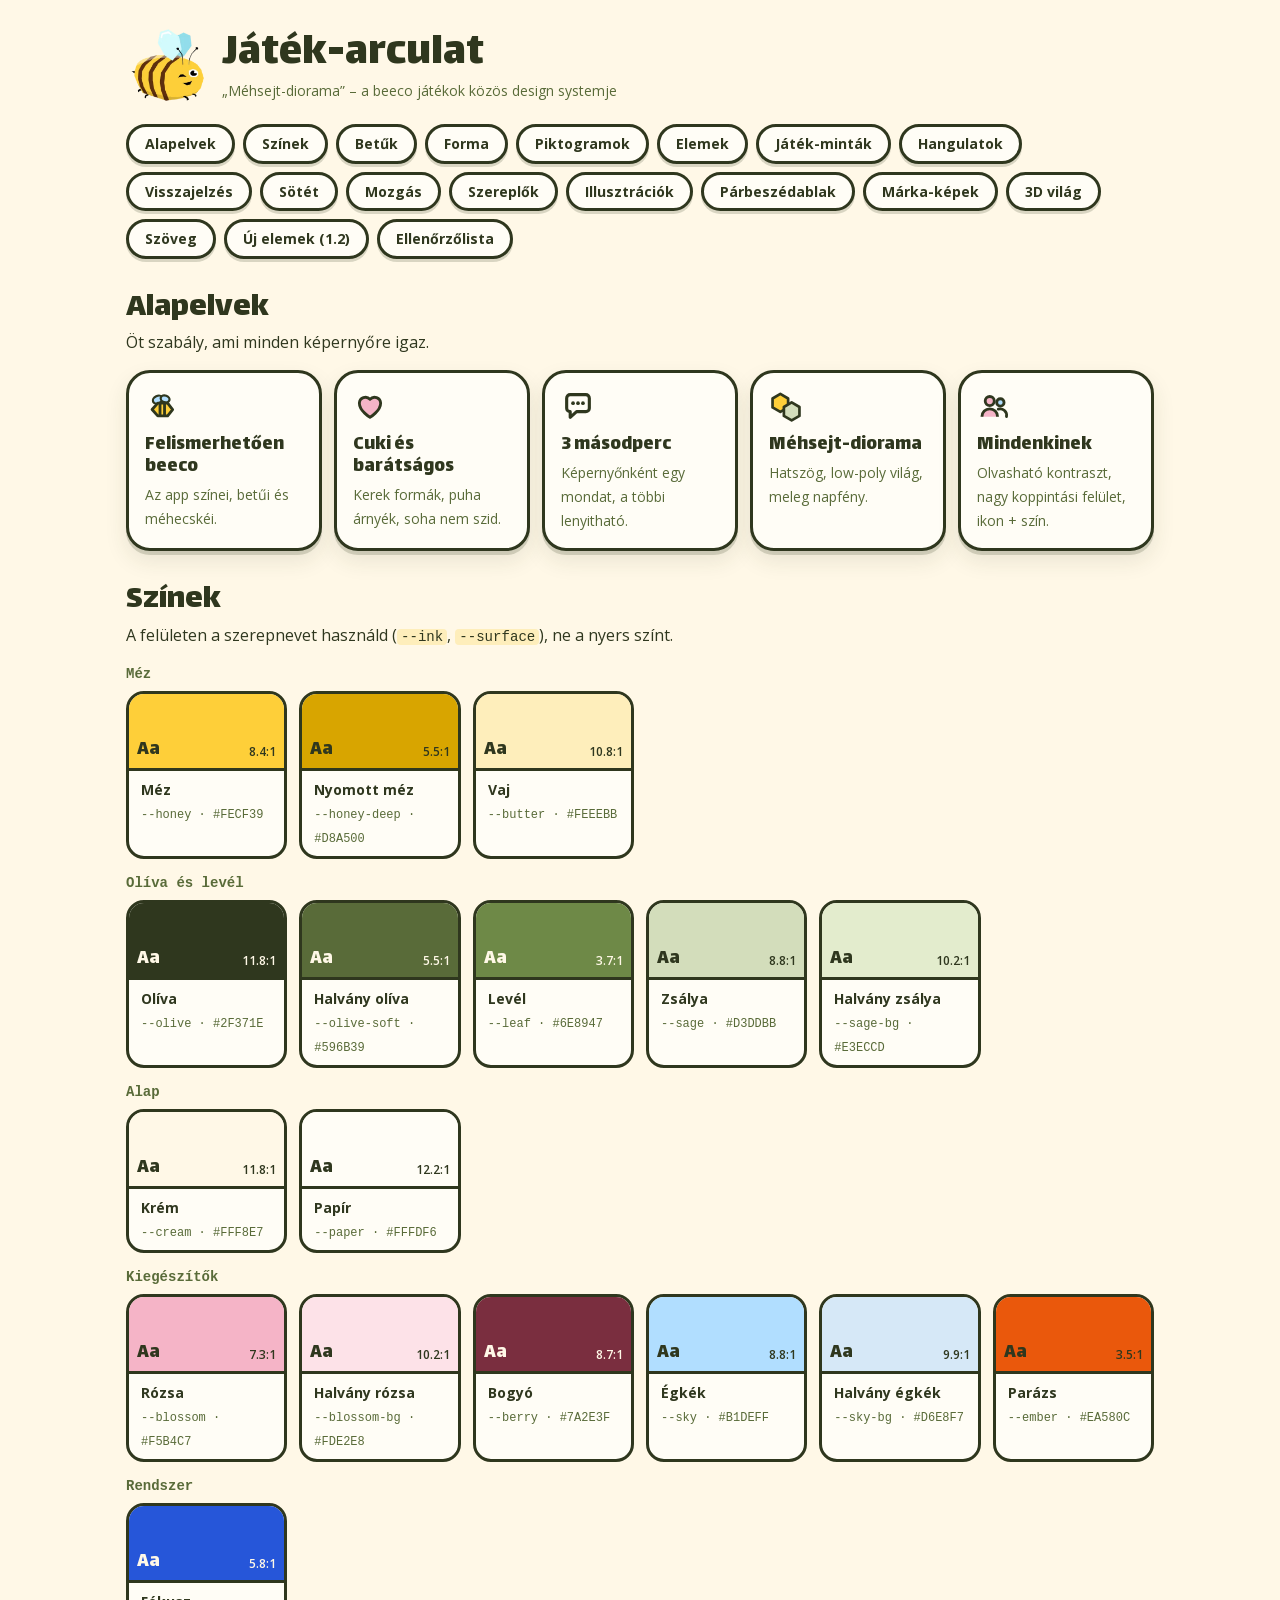
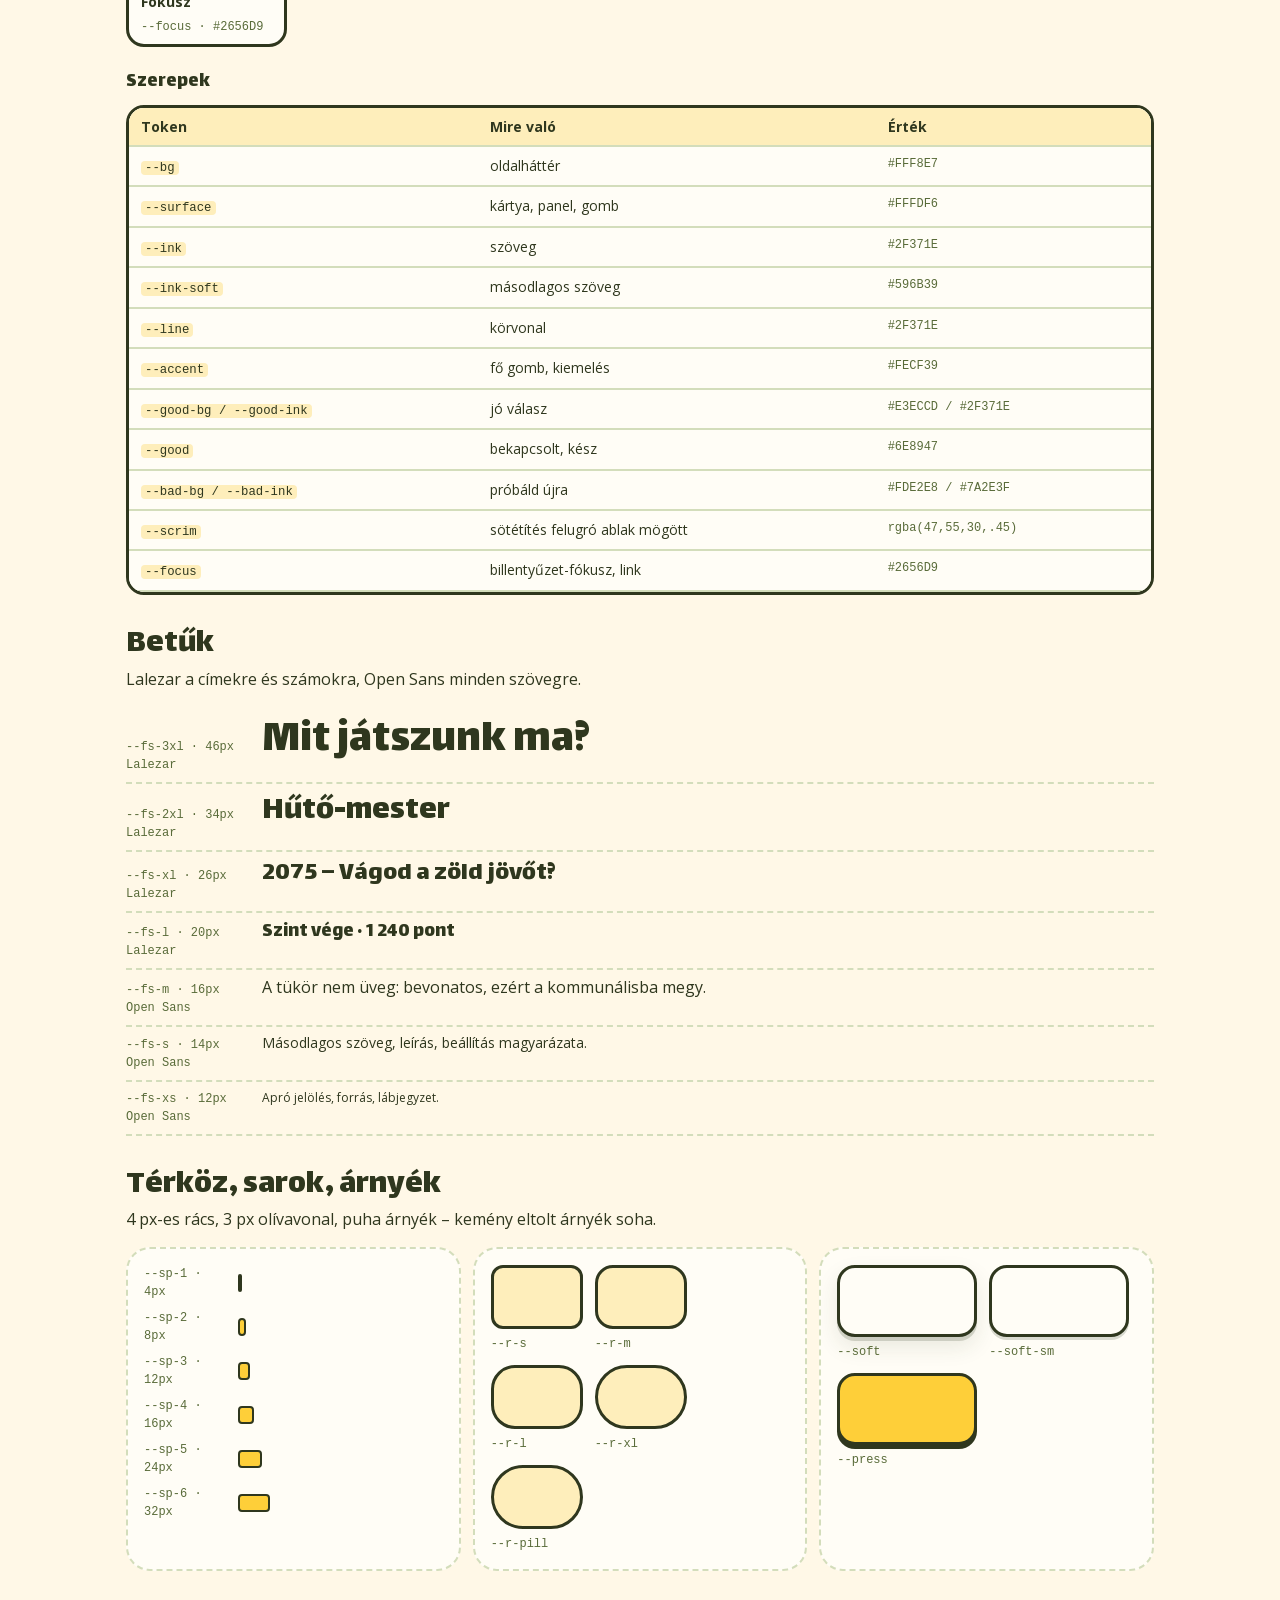
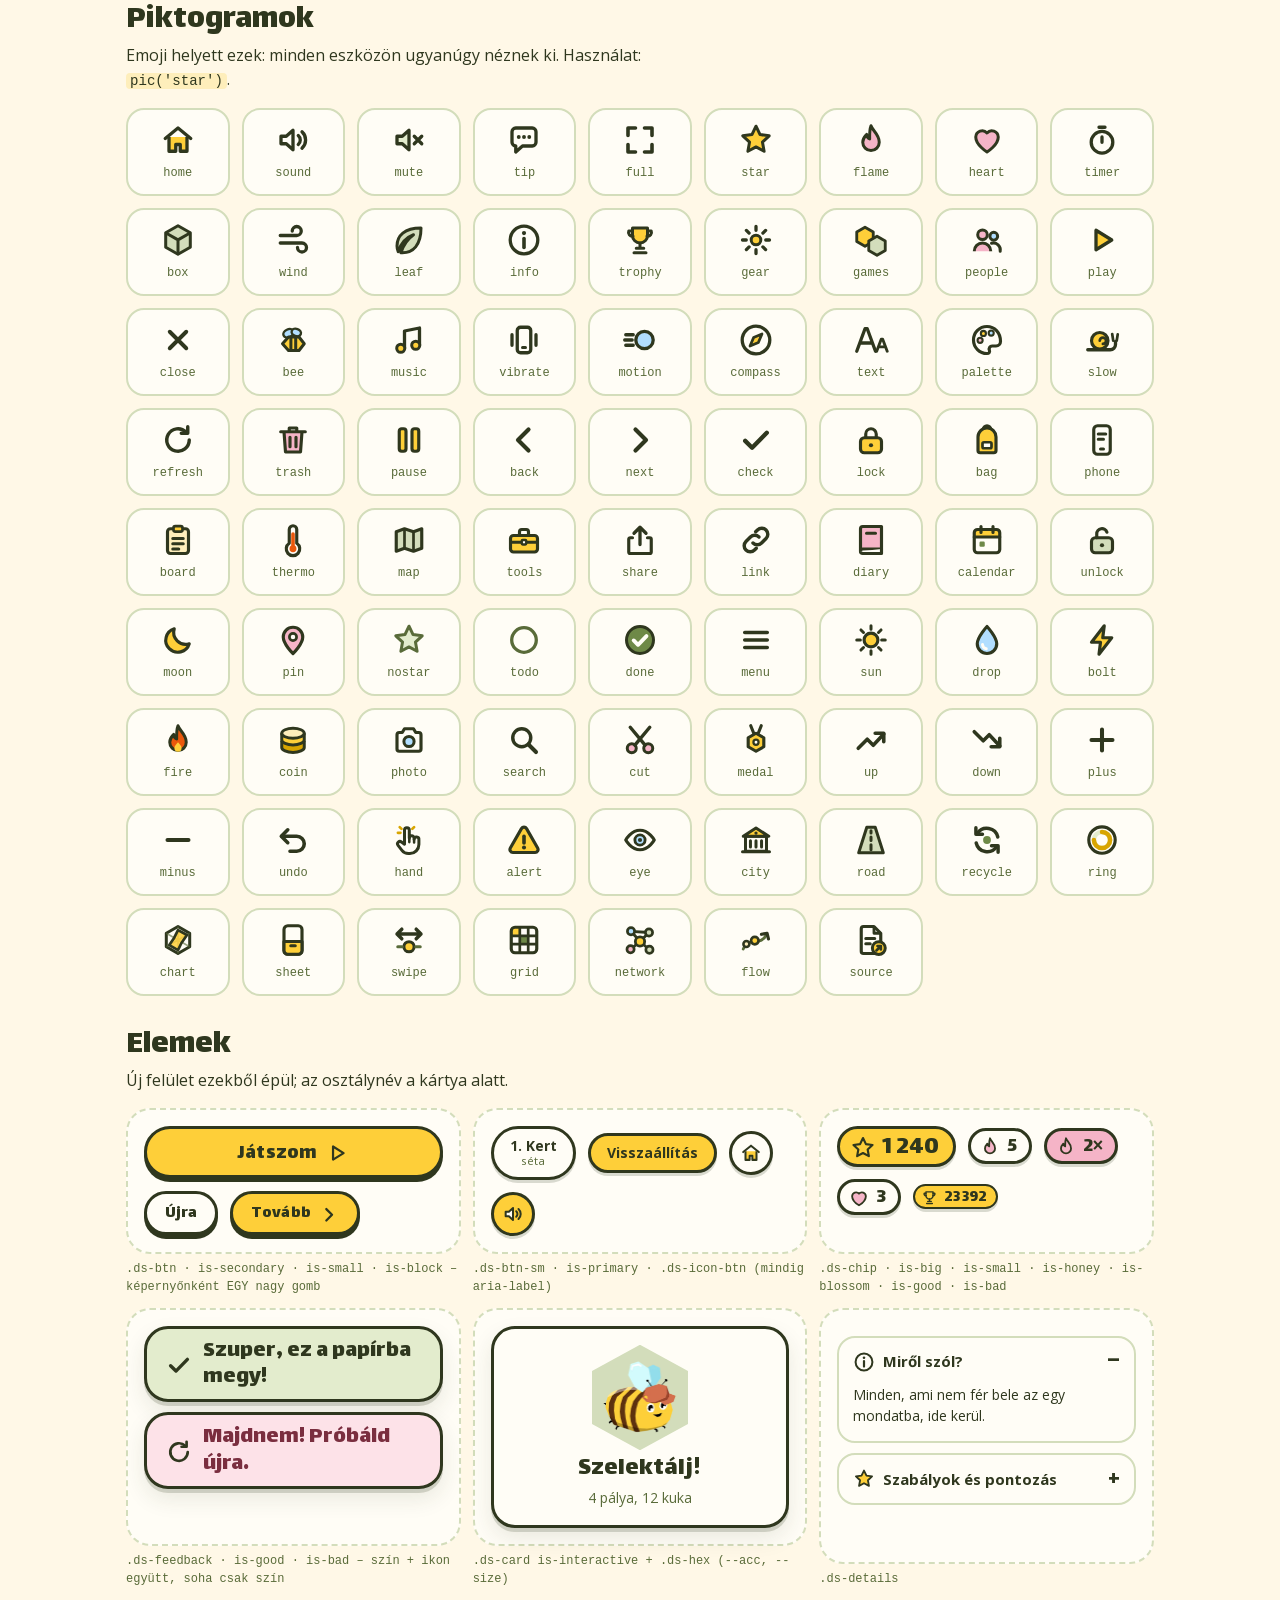
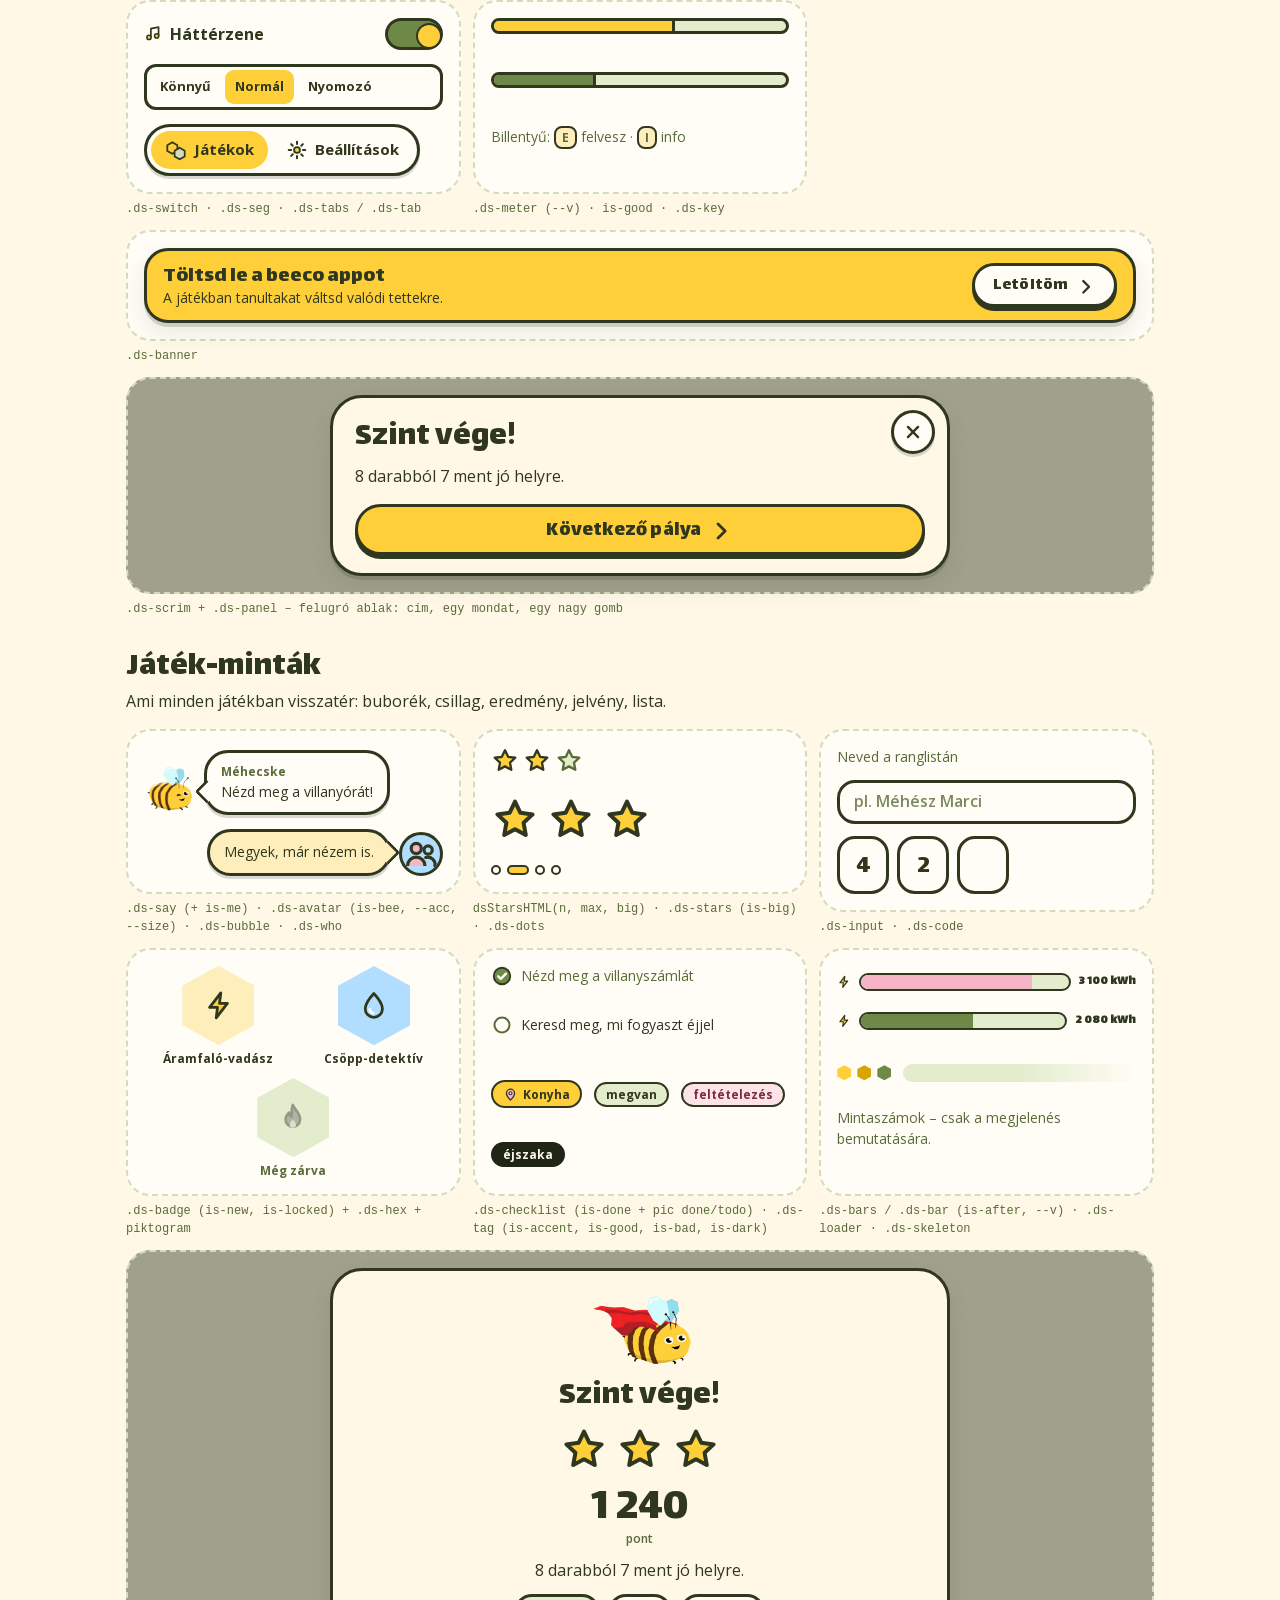
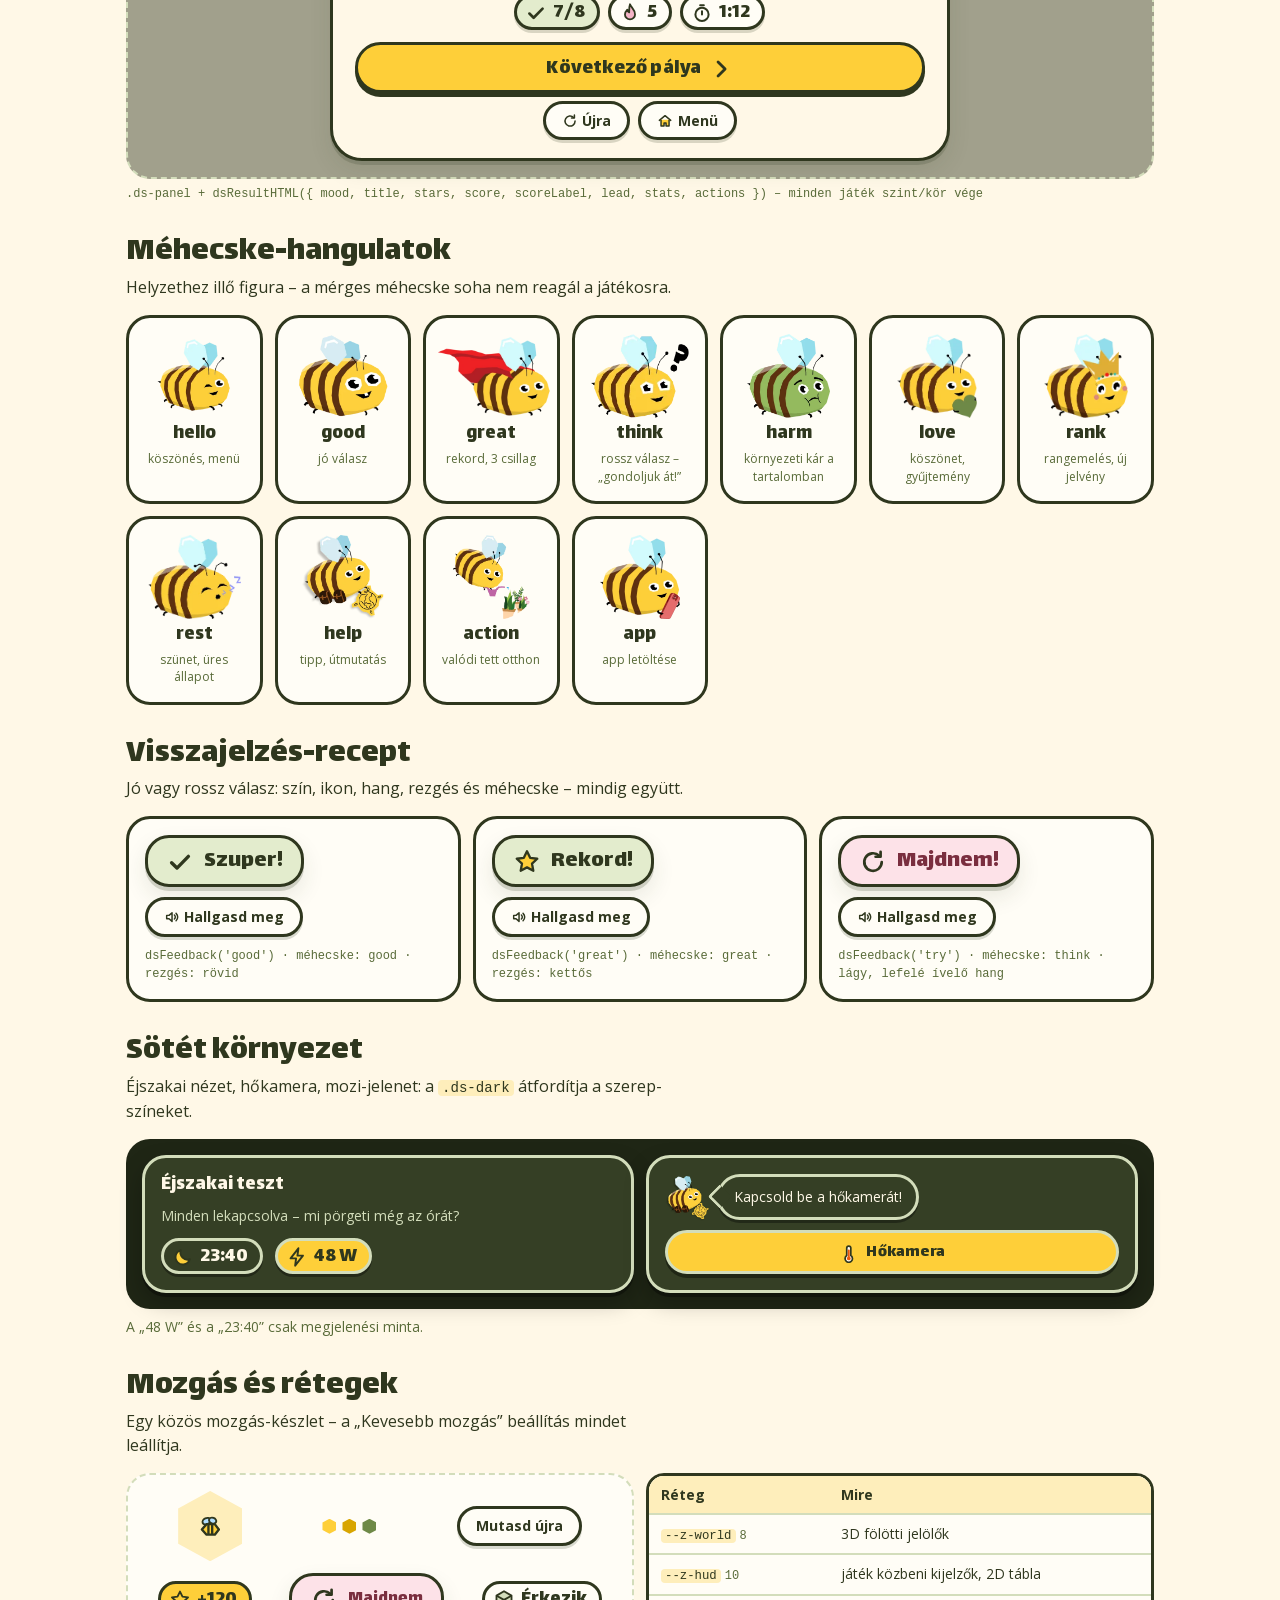
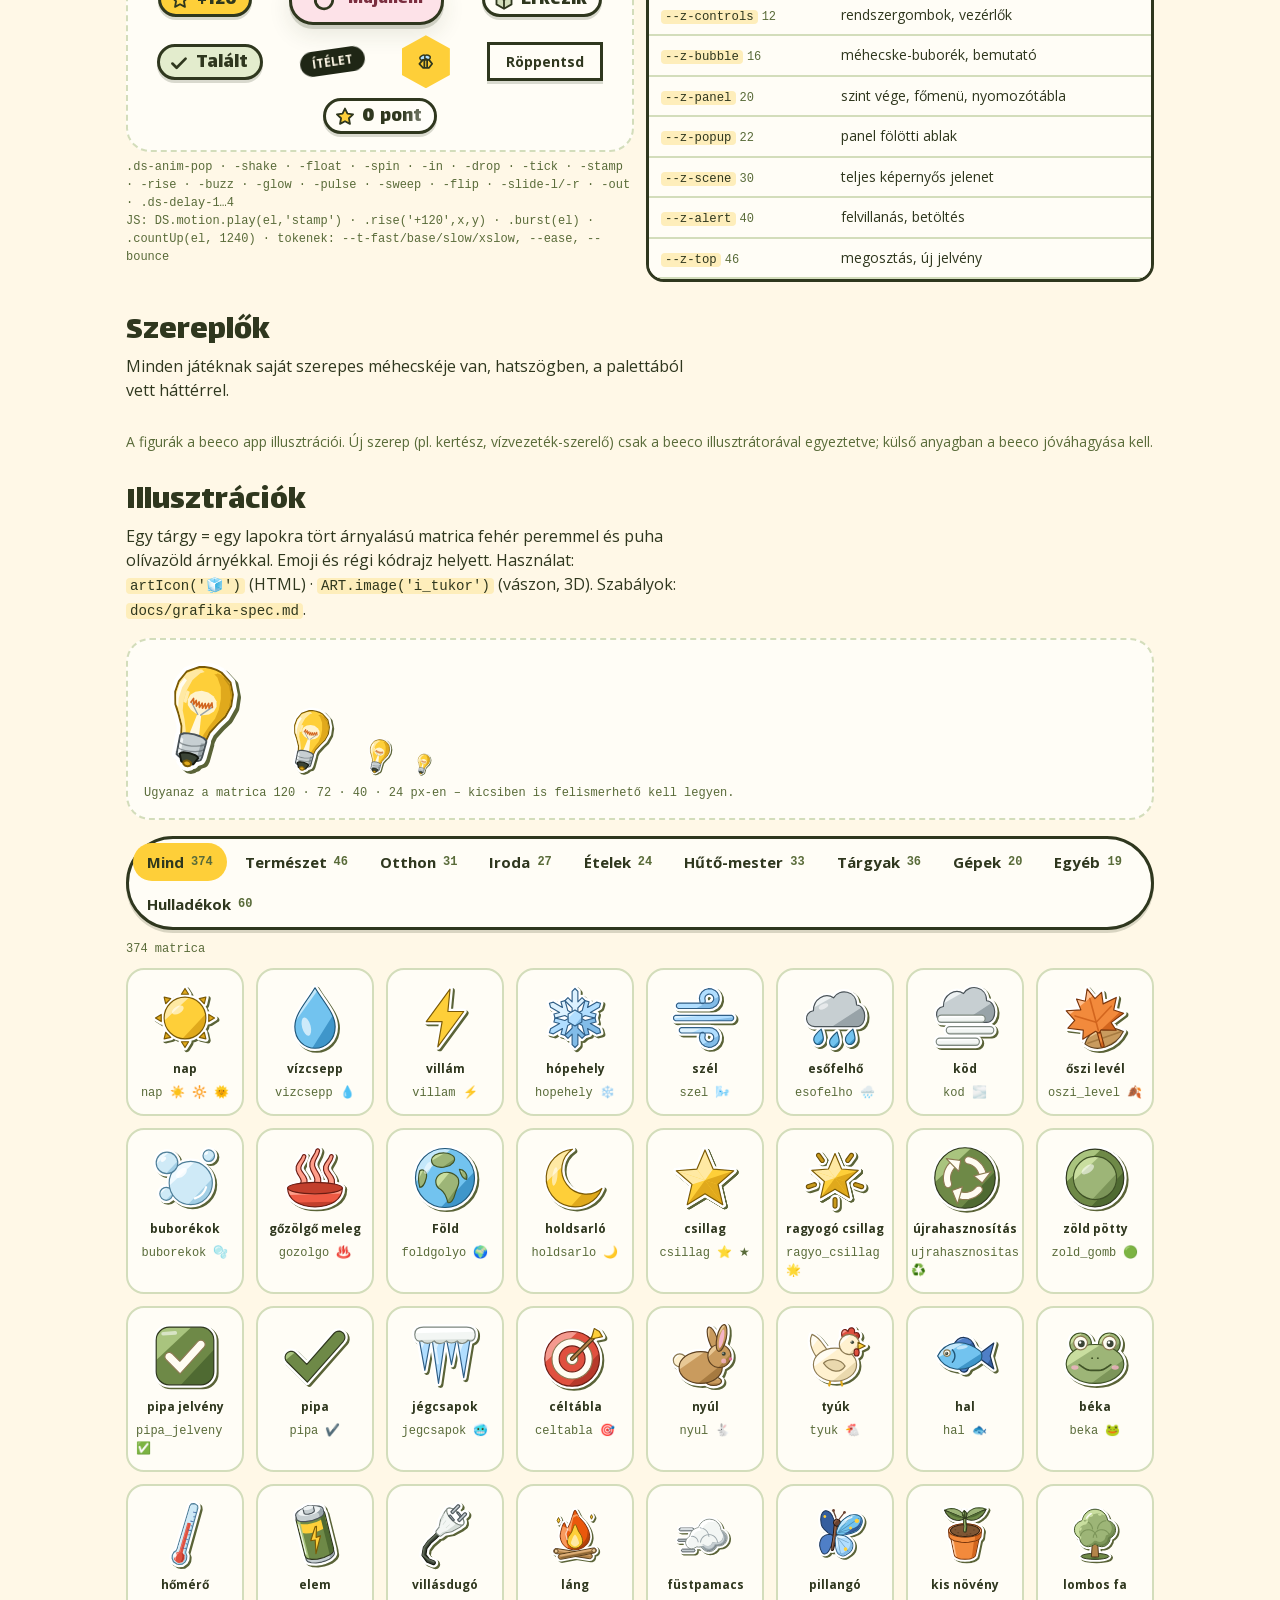
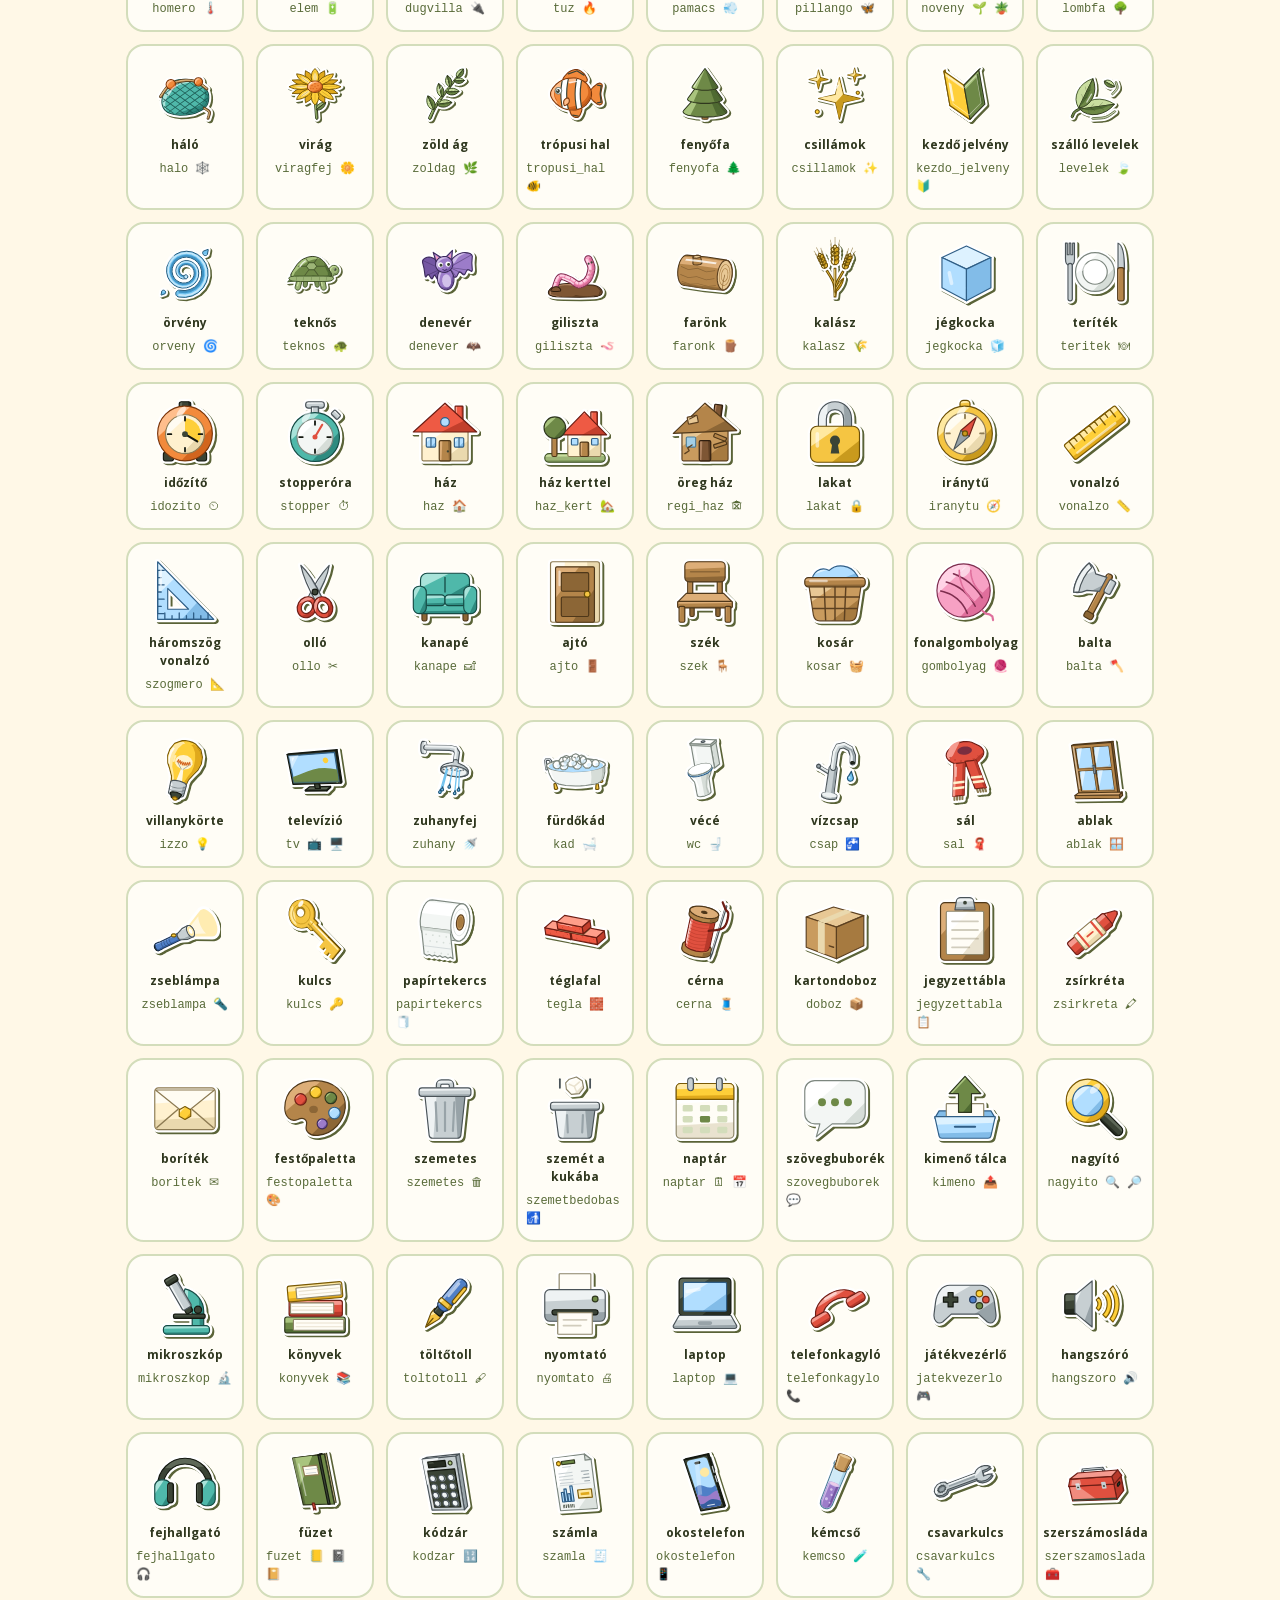
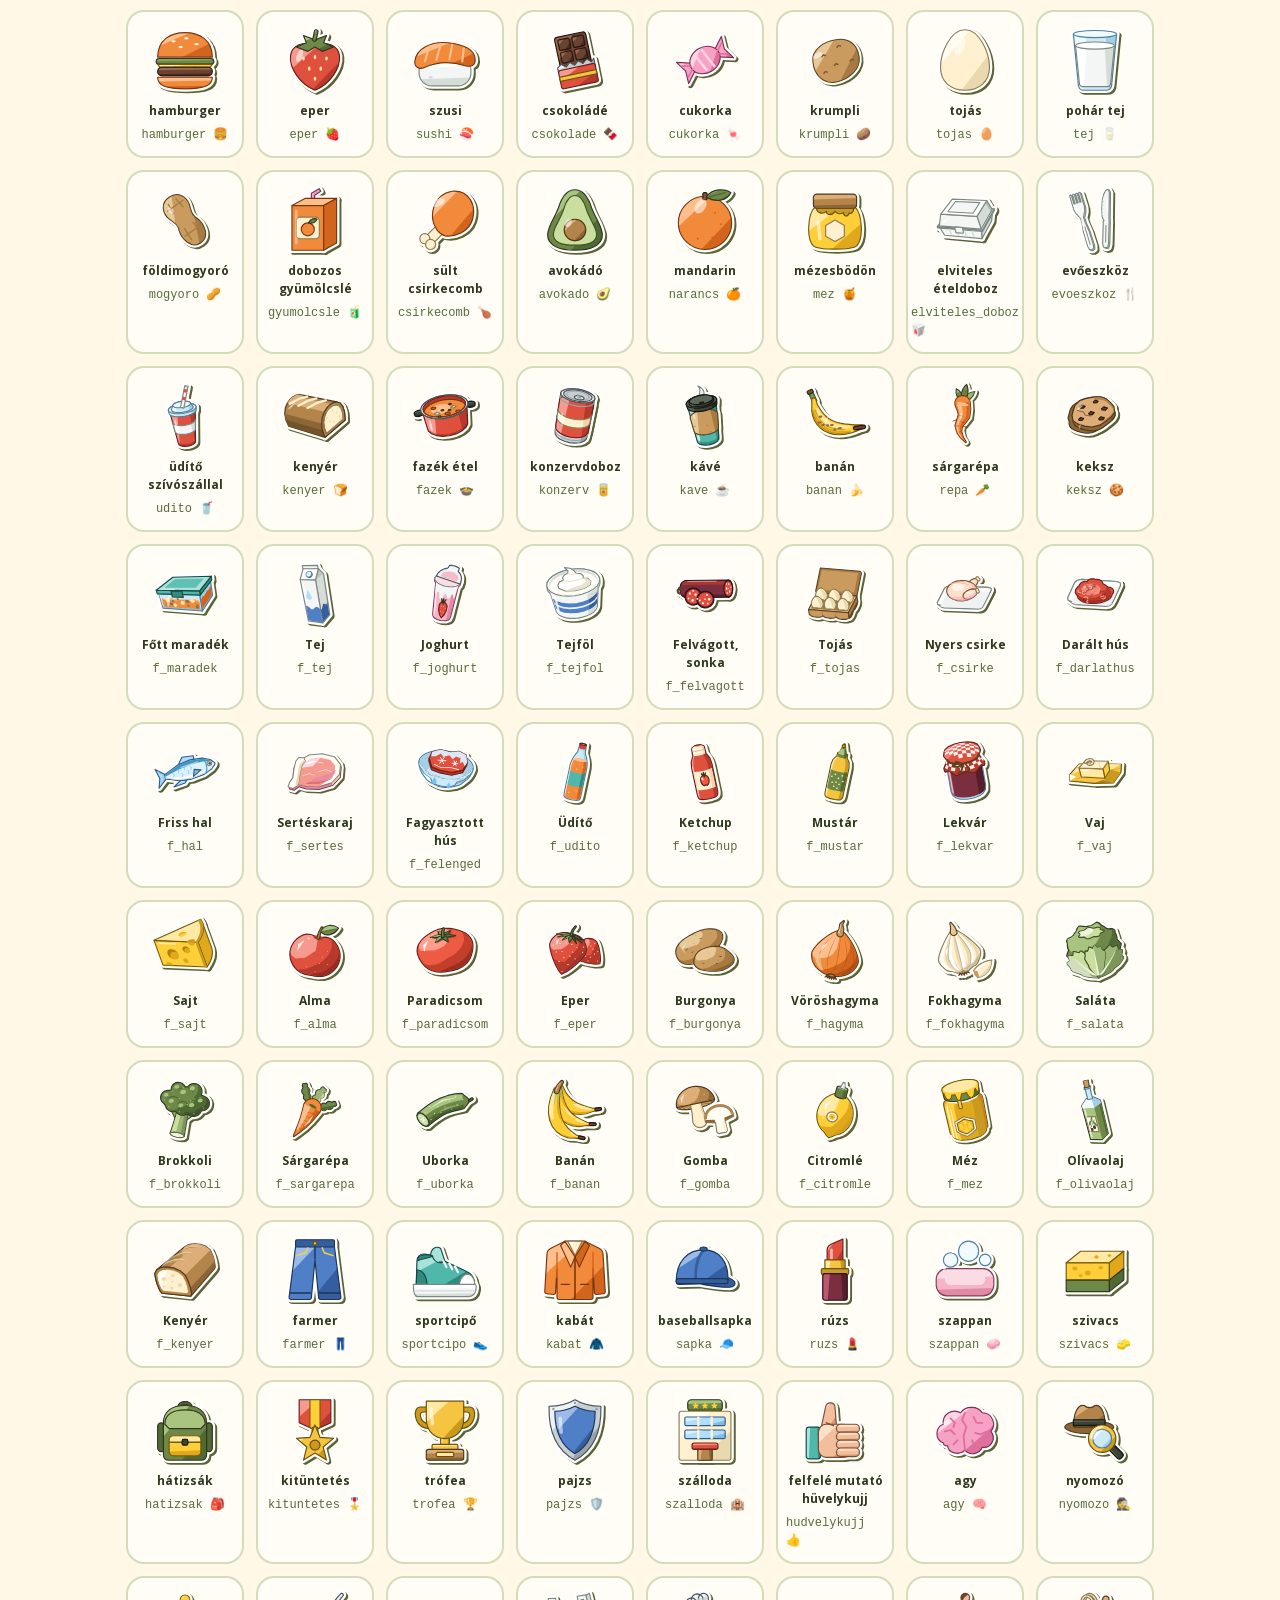
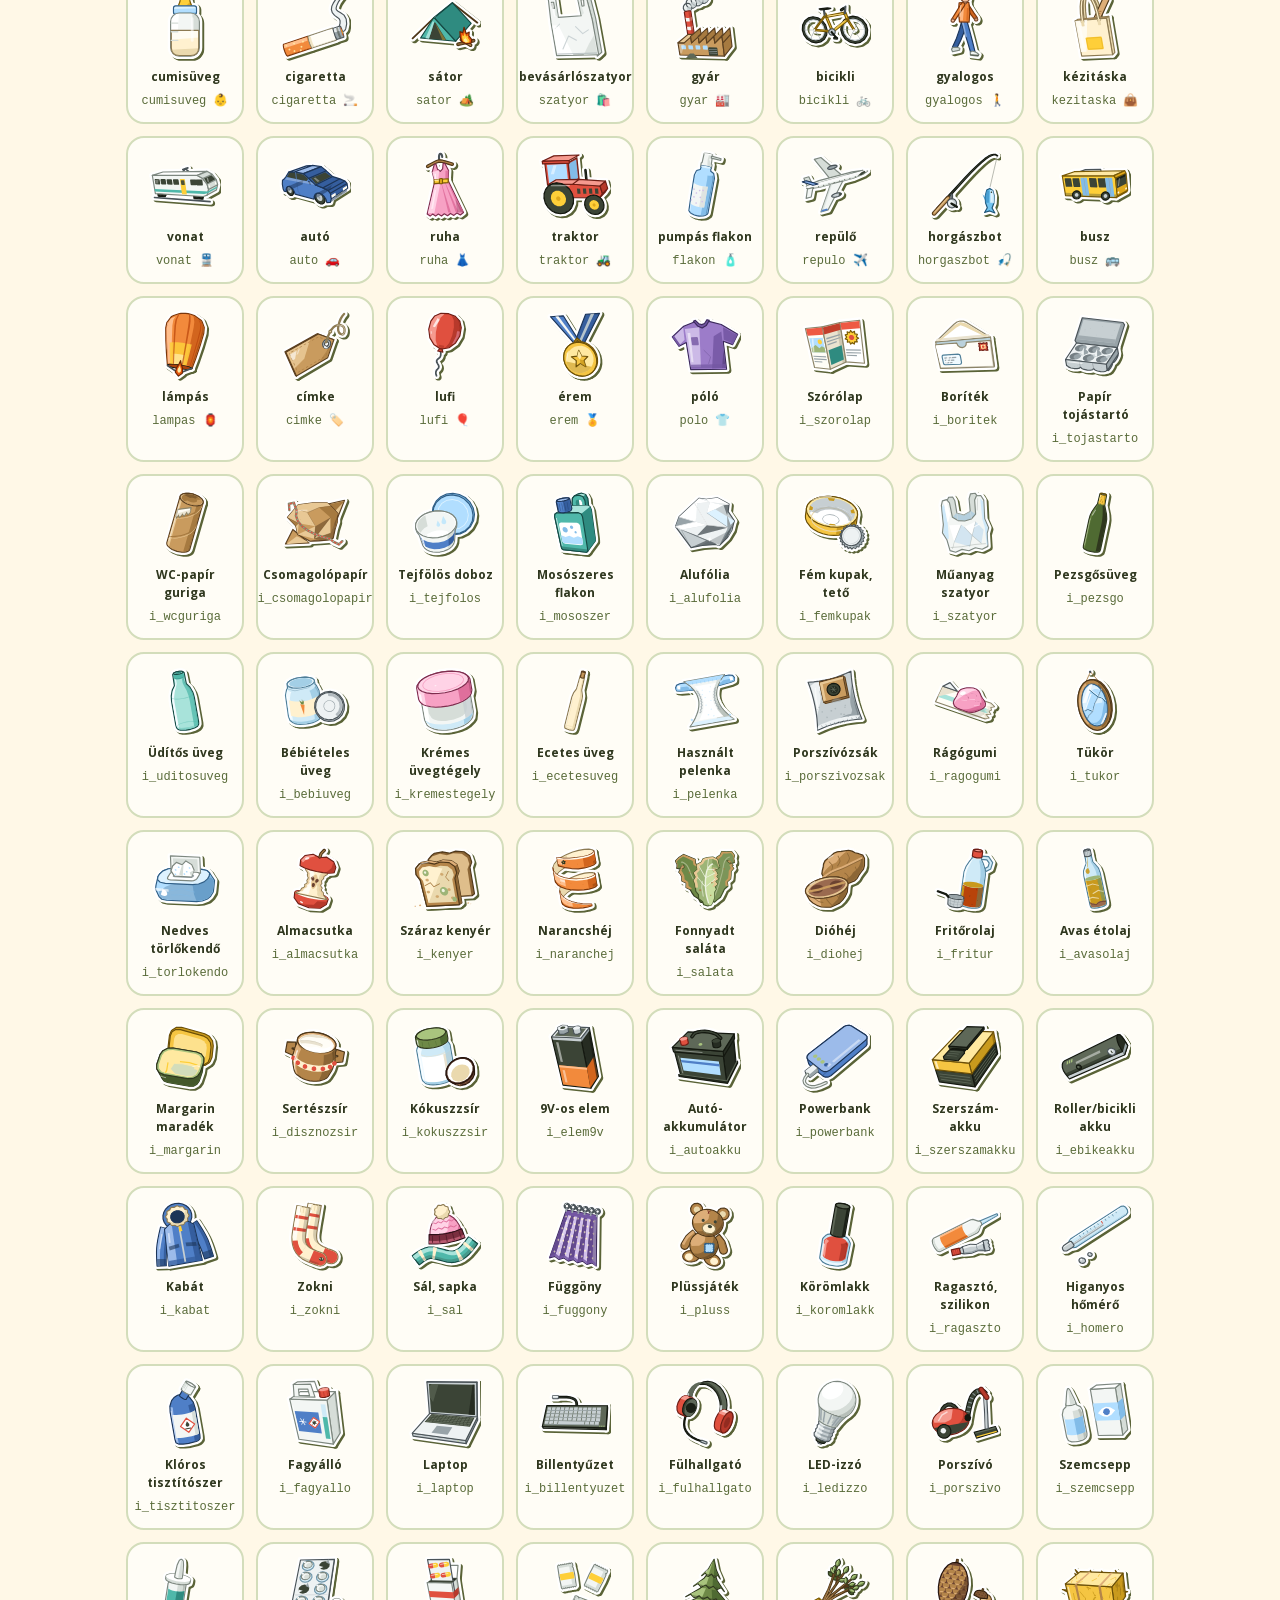
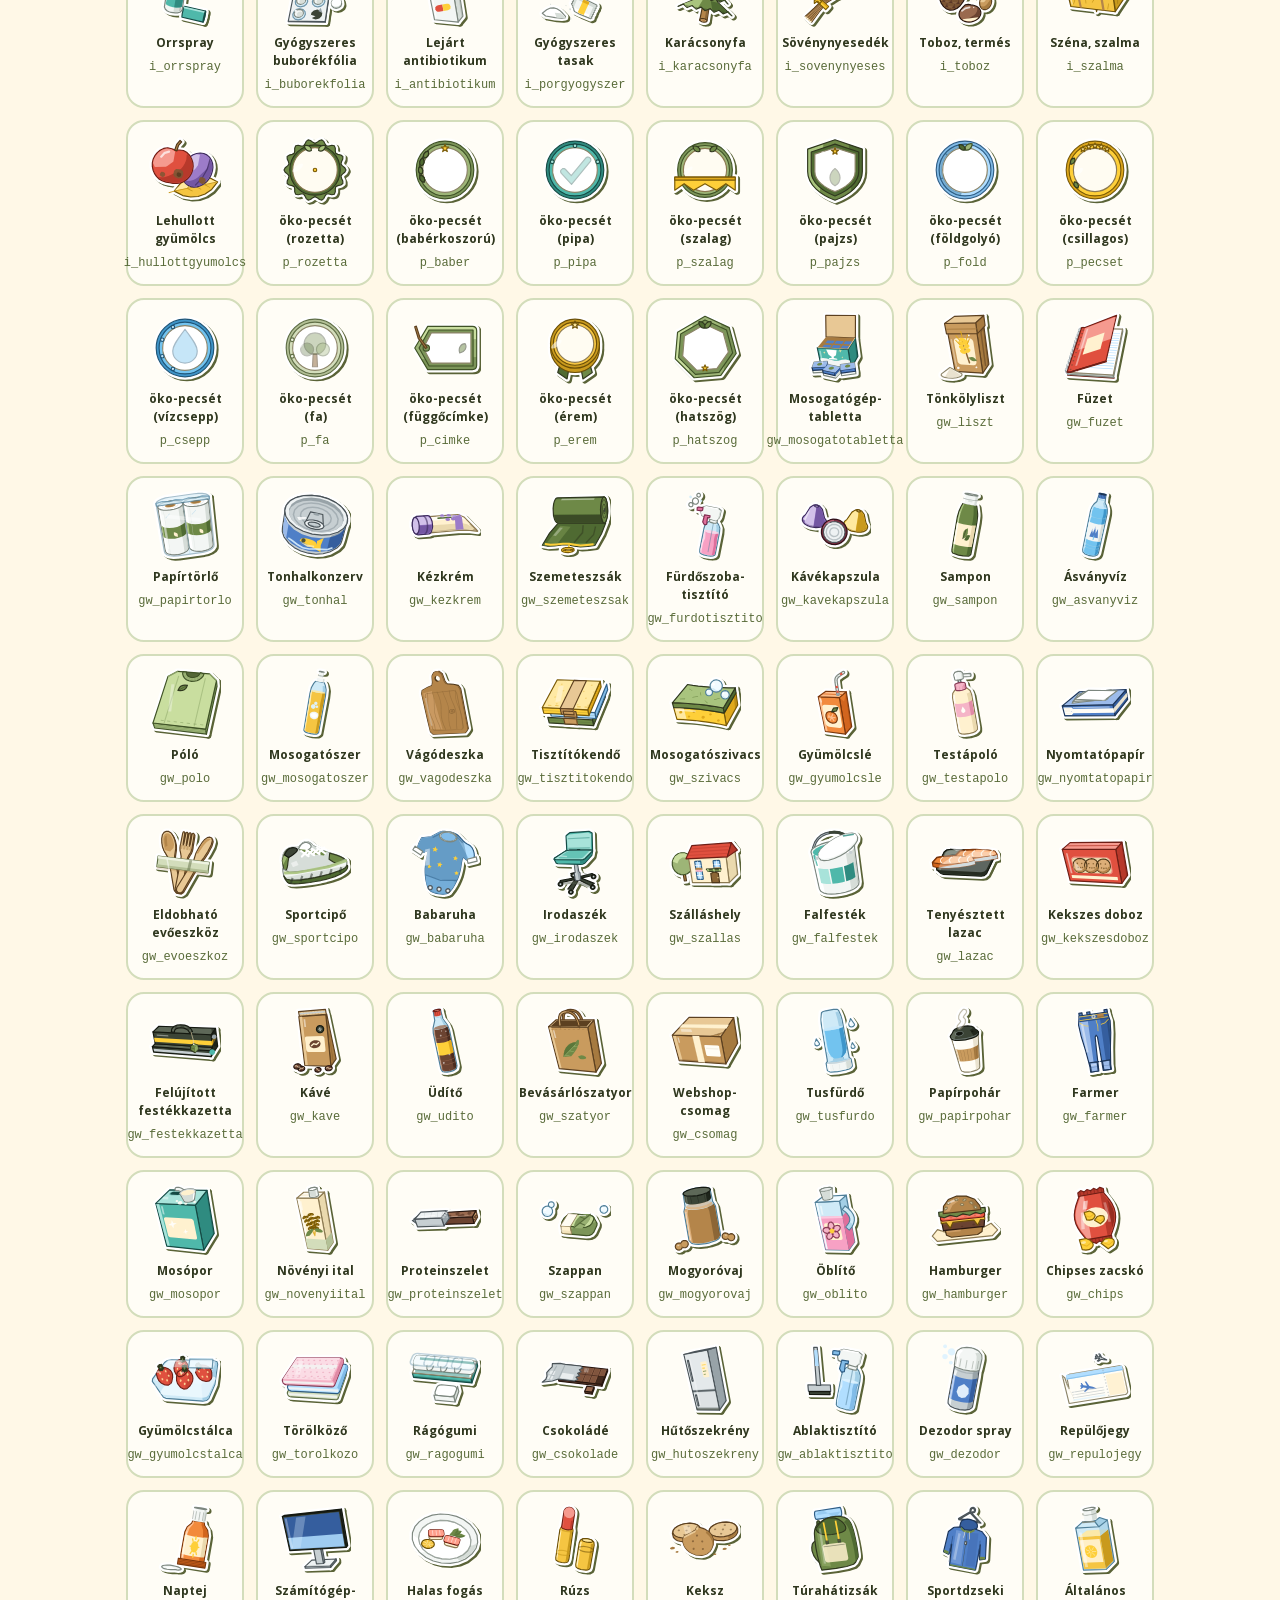
==== commit 12a09a82: "1.2.0: design system 1.2 – 10 új ds- elem, 19 piktogram, adatskálák, városlakó szereplők, áramlás-mo" ====
--- a/web/arculat.html
+++ b/web/arculat.html
@@ -20,6 +20,7 @@
   <link rel="stylesheet" href="css/ds.css">
   <link rel="stylesheet" href="css/ds-game.css">
   <link rel="stylesheet" href="css/ds-motion.css">
+  <link rel="stylesheet" href="css/ds-ext.css">
   <style>
     /* csak a kalauz elrendezése – tokenekkel */
     *{ box-sizing:border-box; }
@@ -92,7 +93,7 @@
     <a class="ds-btn-sm" href="#visszajelzes">Visszajelzés</a><a class="ds-btn-sm" href="#sotet">Sötét</a><a class="ds-btn-sm" href="#mozgas">Mozgás</a>
     <a class="ds-btn-sm" href="#szereplok">Szereplők</a><a class="ds-btn-sm" href="#illusztraciok">Illusztrációk</a>
     <a class="ds-btn-sm" href="#parbeszed">Párbeszédablak</a><a class="ds-btn-sm" href="#markakepek">Márka-képek</a><a class="ds-btn-sm" href="#vilag">3D világ</a><a class="ds-btn-sm" href="#szoveg">Szöveg</a>
-    <a class="ds-btn-sm" href="#ellenorzes">Ellenőrzőlista</a>
+    <a class="ds-btn-sm" href="#uj-elemek">Új elemek (1.2)</a><a class="ds-btn-sm" href="#ellenorzes">Ellenőrzőlista</a>
   </nav>
 
   <section id="elvek">
@@ -424,6 +425,68 @@
     </div>
   </section>
 
+  <section id="uj-elemek">
+    <h2>Új elemek (1.2)</h2>
+    <p class="ds-lead">Változás, profil, forrás, tanító, időzítő, tippelés, magyarázat, alsó lap, képernyő-váz és nagy betű – <code>css/ds-ext.css</code> + <code>js/ds-ext.js</code>.</p>
+    <div class="grid" style="--min:320px;align-items:start">
+      <div><div class="demo" style="display:grid;gap:12px">
+        <div class="row" id="xDeltas"></div>
+        <div id="xMeters" style="display:grid;gap:12px"></div>
+        <button class="ds-btn-sm" type="button" id="xDeltaShow">Döntés után: mutasd a változást</button>
+      </div><span class="label">dsDeltaHTML({ label, icon, value, unit, better:'up'|'down', small }) · dsMeterHTML({ label, icon, value01, delta, deltaValue }) · DS.delta.show(el, [..])<br>
+        Előjel + nyíl + szín: a szín sosem egyedül jelez. <code>better:'down'</code>: ahol a kevesebb a jobb (CO₂, forint).</span></div>
+
+      <div><div class="demo" style="display:grid;gap:12px">
+        <div class="ds-seg" role="radiogroup" aria-label="Profil nézet" id="xProfSeg" style="justify-self:start">
+          <button type="button" role="radio" aria-checked="true" class="on" data-mode="radar">Radar</button><button type="button" role="radio" aria-checked="false" data-mode="bars">Sávok</button></div>
+        <div id="xProfile"></div>
+        <p class="ds-muted" style="margin:0">Mintaértékek – csak a megjelenés bemutatására.</p>
+      </div><span class="label">dsProfileHTML({ values:[{ label, icon, value01 }], mode:'radar'|'bars', title }) – 3–6 tengely; 3 alatt magától sáv</span></div>
+
+      <div><div class="demo" style="display:grid;gap:10px">
+        <p style="margin:0">Egy átlagos háztartás ennyi áramot használ egy évben. <span id="xAssume"></span></p>
+        <div id="xSource"></div>
+        <div id="xSource2"></div>
+      </div><span class="label">dsSourceHTML({ title, url, publisher, year, note }) – új lapon nyílik · dsAssumeHTML(szöveg) – nem mért, hanem feltételezett adat</span></div>
+
+      <div><div class="demo" style="display:grid;gap:12px;justify-items:start">
+        <div class="row"><span id="xRing"></span><span id="xRingSmall"></span>
+          <button class="ds-btn-sm" type="button" id="xRingGo">Indítsd (10 mp)</button><button class="ds-btn-sm" type="button" id="xRingStop">Állj</button></div>
+        <p class="ds-muted" style="margin:0" id="xRingMsg">Az utolsó negyedben bogyószín és lüktető szám; háttérbe tett lapon megáll.</p>
+      </div><span class="label">dsRingHTML({ seconds, size, label }) · DS.ring.start(el, mp, onEnd) → { stop, pause, resume, left } · DS.ring.stop(el)</span></div>
+
+      <div><div class="demo" style="display:grid;gap:14px">
+        <div id="xRange"></div>
+        <div><label class="ds-range-label" for="xRangeBare">Egyszerű változat</label><input class="ds-range" type="range" id="xRangeBare" min="0" max="10" value="4" style="--k:.4"></div>
+      </div><span class="label">dsRangeHTML({ id, label, min, max, step, value, unit, labels:[bal, jobb] }) + DS.range.bind(input) · egyszerű: input.ds-range (--k)<br>Nyilakkal, Home/End-del is állítható (natív csúszka).</span></div>
+
+      <div><div class="demo" style="display:grid;gap:12px">
+        <p style="margin:0">A villanyóra <b data-ds-tip="Kilowattóra: ennyi áramot fogyaszt egy 1 kW-os gép egy óra alatt." tabindex="0" style="text-decoration:underline dotted">kWh</b>-ban mér. <span id="xTipBtn"></span></p>
+        <div class="row"><button class="ds-btn-sm" type="button" id="xTipAttach">Mutass rá erre</button></div>
+      </div><span class="label">DS.tip.attach(el, szöveg) · jelölővel: data-ds-tip="…" (DS.tip.scan) · dsTipBtnHTML(szöveg, szó) – rámutatás, fókusz, koppintás; Esc zárja; a képernyő szélén átfordul</span></div>
+
+      <div><div class="demo" style="display:grid;gap:12px;justify-items:start">
+        <button class="ds-btn is-small" type="button" id="xSheetOpen"><span data-pic="info"></span> Mit jelent a profil?</button>
+        <button class="ds-btn-sm" type="button" id="xCoachGo">Mutasd a tanítót</button>
+      </div><span class="label">DS.sheet.open(html, { title, onClose }) · DS.sheet.close() – asztalon középen, 700 px alatt alulról (fül, lehúzás) ·
+        DS.coach.show(cél, { text, key }) – kulcsonként egyszer (beeco_coach_&lt;kulcs&gt;) · DS.coach.reset()</span></div>
+
+      <div><div class="demo" style="display:grid;gap:12px">
+        <div class="row" style="justify-content:space-between"><span style="font-weight:700">Nagy betű mód</span>
+          <button class="ds-switch" type="button" role="switch" aria-checked="false" id="xBig" aria-label="Nagy betű mód"></button></div>
+        <p class="ds-muted" style="margin:0">Minden betű és koppintási felület kb. 1,2×. Tárolva: <code>beeco_big</code>.</p>
+      </div><span class="label">&lt;html class="ds-big"&gt; · DS.big.set(true) · DS.big.get()</span></div>
+
+      <div style="grid-column:1/-1"><div class="demo" style="display:grid;gap:12px;grid-template-columns:repeat(auto-fit, minmax(280px, 1fr))">
+        <div style="height:380px;border:var(--line-w) solid var(--line);border-radius:var(--r-l);overflow:hidden;background:var(--bg)">
+          <div class="ds-screen is-contained" id="xScreen"></div></div>
+        <div style="height:380px;border:var(--line-w) solid var(--line);border-radius:var(--r-l);overflow:hidden;background:var(--bg)">
+          <div class="ds-screen is-contained is-landscape" id="xScreenL"></div></div>
+      </div><span class="label">.ds-screen › .ds-screen-top (HUD: .ds-hud, .ds-hud-group, .ds-hud-spacer) · .ds-screen-main (tábla) · .ds-screen-tray (tálca)<br>
+        Töréspont: fekvő tájolás + legfeljebb 500 px magas kijelző → a tálca oldalra kerül (jobb oldali minta: .is-landscape kényszeríti). A notch-sávokat figyeli. .is-contained: beágyazva.</span></div>
+    </div>
+  </section>
+
   <section id="ellenorzes">
     <h2>Ellenőrzőlista új képernyőhöz</h2>
     <p class="ds-lead">Mielőtt élesre megy – ezt nézzük meg.</p>
@@ -444,6 +507,7 @@
 
 <script src="js/pics.js"></script>
 <script src="js/ds.js"></script>
+<script src="js/ds-ext.js"></script>
 <script src="js/art/art.js"></script>
 <script src="js/art/art-nature.js"></script>
 <script src="js/art/art-nature-b.js"></script>
@@ -561,6 +625,49 @@
   $('#dlgOpen').addEventListener('click', () => { dlg.hidden = false; dlg.querySelector('.ds-btn-sm').focus(); });
   dlg.addEventListener('click', e => { if(e.target === dlg || e.target.closest('[data-ds-close]')) dlg.hidden = true; });
 
+  // ---- Új elemek (1.2): a ds-ext.js segédeivel ----
+  $('#xDeltas').innerHTML = [dsDeltaHTML({ label:'Természet', icon:'leaf', value:2 }), dsDeltaHTML({ label:'Pénz', icon:'coin', value:-1 }),
+    dsDeltaHTML({ label:'Béke', icon:'people', value:0 }), dsDeltaHTML({ label:'CO₂', icon:'fire', value:-12, unit:'kg', better:'down', small:true })].join('');
+  const X_METERS = [{ label:'Természet', icon:'leaf', value01:.62, delta:.12, deltaValue:2 }, { label:'Pénz', icon:'coin', value01:.35, delta:-.08, deltaValue:-1 }];
+  $('#xMeters').innerHTML = X_METERS.map(dsMeterHTML).join('');
+  $('#xDeltaShow').addEventListener('click', e => DS.delta.show($('#xMeters'), [{ label:'Természet', icon:'leaf', value:2 }, { label:'Pénz', icon:'coin', value:-1 }]));
+  const X_PROF = [{ label:'Természet', icon:'leaf', value01:.8 }, { label:'Pénz', icon:'coin', value01:.45 }, { label:'Emberek', icon:'people', value01:.65 },
+    { label:'Energia', icon:'bolt', value01:.3 }, { label:'Víz', icon:'drop', value01:.72 }];
+  const xProf = (mode) => { $('#xProfile').innerHTML = dsProfileHTML({ values:X_PROF, mode, title:'Rendszerprofil' }); };
+  xProf('radar');
+  $('#xProfSeg').addEventListener('click', e => { const b = e.target.closest('button'); if(!b) return;
+    e.currentTarget.querySelectorAll('button').forEach(x => { const on = x === b; x.classList.toggle('on', on); x.setAttribute('aria-checked', on); }); xProf(b.dataset.mode); });
+  $('#xAssume').innerHTML = dsAssumeHTML('4 fős család');
+  $('#xSource').innerHTML = dsSourceHTML({ title:'Háztartások energiafelhasználása', url:'https://www.ksh.hu/', publisher:'KSH', note:'minta-hivatkozás' });
+  $('#xSource2').innerHTML = dsSourceHTML({ publisher:'Nébih', year:2024 });
+  $('#xRing').innerHTML = dsRingHTML({ seconds:10 });
+  $('#xRingSmall').innerHTML = dsRingHTML({ seconds:10, size:44 });
+  $('#xRingGo').addEventListener('click', () => { $('#xRingMsg').textContent = 'Fut…';
+    DS.ring.start($('#xRing .ds-ring'), 10, () => { $('#xRingMsg').textContent = 'Lejárt az idő!'; });
+    DS.ring.start($('#xRingSmall .ds-ring'), 10); });
+  $('#xRingStop').addEventListener('click', () => { DS.ring.stop($('#xRing .ds-ring')); DS.ring.stop($('#xRingSmall .ds-ring')); $('#xRingMsg').textContent = 'Megállítva.'; });
+  $('#xRange').innerHTML = dsRangeHTML({ id:'xTipp', label:'Szerinted hány kWh egy év?', min:0, max:6000, step:100, value:2500, unit:'kWh', labels:['kevés', 'sok'] });
+  DS.range.bind($('#xTipp')); DS.range.bind($('#xRangeBare'));
+  $('#xTipBtn').innerHTML = dsTipBtnHTML('A mérő mutatja, mennyi áram folyt át rajta, amióta felszerelték.', 'villanyóra');
+  DS.tip.scan(document);
+  DS.tip.attach($('#xTipAttach'), 'Ez a buborék a képernyő szélén átfordul, hogy mindig látsszon.');
+  $('#xSheetOpen').addEventListener('click', () => DS.sheet.open(
+    `<p class="ds-lead">A profil megmutatja, a döntéseid mire hatottak – egyik sem „jó” vagy „rossz” magában.</p>
+     ${dsProfileHTML({ values:X_PROF, mode:'bars' })}
+     <details class="ds-details"><summary>Hogyan számoljuk?</summary><p>Minden döntés a tengelyekre hat; a végén a tengelyek aránya látszik.</p></details>
+     <button class="ds-btn is-block" type="button" data-ds-close style="margin-top:var(--sp-4)">Értem</button>`, { title:'Mit jelent a profil?' }));
+  $('#xCoachGo').addEventListener('click', () => { DS.coach.reset('kalauz-demo');
+    DS.coach.show($('#xSheetOpen'), { key:'kalauz-demo', text:'Koppints ide: itt látod, mit jelent a profil.' }); });
+  const xBig = $('#xBig'); xBig.setAttribute('aria-checked', DS.big.get());
+  xBig.addEventListener('click', () => xBig.setAttribute('aria-checked', DS.big.set(xBig.getAttribute('aria-checked') !== 'true')));
+  const screenHTML = () => `<div class="ds-screen-top"><div class="ds-hud">
+      <button class="ds-icon-btn" type="button" aria-label="Menü">${pic('menu')}</button>
+      <div class="ds-hud-group"><span class="ds-chip is-small is-honey">${pic('star')}240</span><span class="ds-chip is-small">${pic('heart')}3</span></div>
+      <span class="ds-hud-spacer"></span>${dsRingHTML({ seconds:8, size:44 })}</div></div>
+    <div class="ds-screen-main"><div class="ds-card" style="text-align:center;max-width:90%"><b class="ds-h3">Tábla</b><p class="ds-muted" style="margin:4px 0 0">a játék tere – rugalmas</p></div></div>
+    <div class="ds-screen-tray"><button class="ds-btn-sm" type="button">${pic('leaf')} Park</button><button class="ds-btn-sm" type="button">${pic('bolt')} Napelem</button><button class="ds-btn-sm" type="button">${pic('drop')} Kút</button></div>`;
+  $('#xScreen').innerHTML = screenHTML(); $('#xScreenL').innerHTML = screenHTML();
+
   // interaktív minták
   $('#demoSwitch').addEventListener('click', e => { const b = e.currentTarget; b.setAttribute('aria-checked', b.getAttribute('aria-checked') !== 'true'); });
   $('#demoSeg').addEventListener('click', e => { const b = e.target.closest('button'); if(!b) return;
--- a/web/css/tokens.css
+++ b/web/css/tokens.css
@@ -77,6 +77,28 @@
   --z-alert:40;    /* felvillanás, betöltés */
   --z-top:46;      /* legfelül: megosztás, új jelvény */
 
+  /* ---- 10. Adatskálák (hőtérkép, élőhely-érték, hálózati terhelés) – leírás: docs/adatskala.md ----
+     Mind az 5 fokozaton olvasható az olíva szöveg (≥ 4,5:1), ezért szám és jelvény is ülhet rajtuk.
+     Szabály: a szín soha nem egyedül mond valamit – mellé szám, jel (+/−) vagy ikon is kell. */
+  /* egyirányú (szekvenciális): kevés → sok · halvány zsálya → mély levél */
+  --scale-1:#EEF3DE; --scale-2:#D8E4BC; --scale-3:#BFD29A; --scale-4:#A6BF7B; --scale-5:#8BA863;
+  /* kétirányú (divergáló): rossz ← semleges krém → jó · rózsa/bogyó ↔ levél (a pozitív oldal = scale-2 / scale-4) */
+  --div-neg-2:#E88FA6; --div-neg-1:#F7C6D2; --div-0:#FBF3E0; --div-pos-1:#D8E4BC; --div-pos-2:#A6BF7B;
+  /* színtévesztő-barát változat (kék ↔ narancs; vörös–zöld tévesztésnél is szétválik) */
+  --scale-cb-1:#E6F1FB; --scale-cb-2:#C6E0F6; --scale-cb-3:#A2CBEF; --scale-cb-4:#80B5E6; --scale-cb-5:#66A3DD;
+  --div-cb-neg-2:#F0A35E; --div-cb-neg-1:#F9D1A8; --div-cb-0:#FBF3E0; --div-cb-pos-1:#C6E0F6; --div-cb-pos-2:#80B5E6;
+  /* szerepek: a felületek EZEKET használják – a .ds-cb osztály (html vagy body) a színtévesztő változatra vált */
+  --data-seq-1:var(--scale-1); --data-seq-2:var(--scale-2); --data-seq-3:var(--scale-3); --data-seq-4:var(--scale-4); --data-seq-5:var(--scale-5);
+  --data-neg-2:var(--div-neg-2); --data-neg-1:var(--div-neg-1); --data-0:var(--div-0); --data-pos-1:var(--div-pos-1); --data-pos-2:var(--div-pos-2);
+  --on-data:var(--olive);   /* szöveg bármelyik adatfokozaton */
+
   /* ---- Régi nevek (neo-brutalista skin) → új tokenek. Új kódban NE használd; a check-arculat.js számolja. ---- */
   --sarga:var(--honey); --fekete:var(--olive); --krem:var(--cream);
 }
+
+/* ---- Színtévesztő-barát adatskála: <html class="ds-cb"> vagy <body class="ds-cb"> (beállításból kapcsolható) ----
+   Csak a --data-* szerepeket írja át, a paletta és a többi felület változatlan. */
+.ds-cb{
+  --data-seq-1:var(--scale-cb-1); --data-seq-2:var(--scale-cb-2); --data-seq-3:var(--scale-cb-3); --data-seq-4:var(--scale-cb-4); --data-seq-5:var(--scale-cb-5);
+  --data-neg-2:var(--div-cb-neg-2); --data-neg-1:var(--div-cb-neg-1); --data-0:var(--div-cb-0); --data-pos-1:var(--div-cb-pos-1); --data-pos-2:var(--div-cb-pos-2);
+}
--- a/web/css/ds-ext.css
+++ b/web/css/ds-ext.css
@@ -0,0 +1,227 @@
+/* ============================================================
+   beeco design system — BŐVÍTÉS 1.2 (a ds.css / ds-game.css / ds-motion.css után töltsd be)
+
+   Új elemek: változásjelző (delta) és változást mutató mérő, profil-ábra (radar / sávok), forrás-sor és
+   feltételezés-címke, első lépés tanító (coachmark), visszaszámláló gyűrű, csúszka (tippelés), magyarázó buborék,
+   alsó lap (bottom sheet), képernyő-váz (HUD · tábla · tálca), nagy betű mód.
+   Csak tokenekkel (css/tokens.css). JS-segédek: web/js/ds-ext.js. Bemutató: /arculat.html → „Új elemek (1.2)”.
+   Szabály: a szín soha nem egyedüli jel – mindig ikon vagy előjel is van mellette.
+   ============================================================ */
+
+/* ---- 1. Változásjelző: „↑ +2 Természet” – jó irány: zsálya, rossz irány: rózsa, nincs változás: semleges ---- */
+.ds-delta{ display:inline-flex; align-items:center; gap:5px; white-space:nowrap; font:700 var(--fs-s)/1 var(--body);
+  padding:5px 11px 4px 7px; border:2.5px solid var(--line); border-radius:var(--r-pill); box-shadow:var(--soft-sm);
+  background:var(--surface); color:var(--ink); }
+.ds-delta .pic, .ds-delta img.art{ width:18px; height:18px; vertical-align:0; }
+.ds-delta-sign{ display:inline-grid; place-items:center; min-width:18px; font:400 var(--fs-m)/1 var(--display); }
+.ds-delta-num{ font:400 var(--fs-m)/1 var(--display); font-variant-numeric:tabular-nums; }
+.ds-delta.is-good{ background:var(--good-bg); color:var(--good-ink); }
+.ds-delta.is-bad{ background:var(--bad-bg); color:var(--bad-ink); }
+.ds-delta.is-zero{ color:var(--ink-soft); border-style:dashed; box-shadow:none; }
+.ds-delta.is-small{ font-size:var(--fs-xs); padding:3px 8px 2px 5px; border-width:2px; }
+.ds-delta.is-small .ds-delta-num, .ds-delta.is-small .ds-delta-sign{ font-size:var(--fs-s); }
+.ds-delta.is-small .pic, .ds-delta.is-small img.art{ width:15px; height:15px; }
+
+/* felugró változás-köteg egy elem fölött (DS.delta.show) */
+.ds-delta-pop{ position:fixed; z-index:var(--z-alert); pointer-events:none; display:flex; flex-direction:column; align-items:center; gap:var(--sp-1);
+  transform:translate(-50%, -100%); }
+.ds-delta-pop .ds-delta{ animation:dsDeltaUp 1.8s var(--ease) both; }
+.ds-delta-pop .ds-delta:nth-child(2){ animation-delay:.1s; } .ds-delta-pop .ds-delta:nth-child(3){ animation-delay:.2s; }
+.ds-delta-pop .ds-delta:nth-child(n+4){ animation-delay:.3s; }
+@keyframes dsDeltaUp{ 0%{ transform:translateY(8px) scale(.85); opacity:0; } 14%{ transform:translateY(0) scale(1.06); opacity:1; }
+  22%{ transform:scale(1); } 78%{ transform:translateY(-10px); opacity:1; } 100%{ transform:translateY(-22px); opacity:0; } }
+
+/* mérő változással: a mostani szint + a változás „szellem” szakasza csíkozva (a csík a jel, nem csak a szín) */
+.ds-mrow{ display:grid; gap:var(--sp-1); }
+.ds-mrow-head{ display:flex; align-items:center; gap:var(--sp-2); font:700 var(--fs-s)/1.2 var(--body); color:var(--ink); }
+.ds-mrow-head > .pic, .ds-mrow-head > img.art{ width:22px; height:22px; }
+.ds-mrow-head .ds-delta{ margin-left:auto; }
+.ds-meter.is-delta{ position:relative; }
+.ds-meter-ghost{ position:absolute; top:0; bottom:0; left:var(--a, 0%); width:var(--w, 0%); pointer-events:none;
+  border-left:2px dashed var(--line); border-right:2px dashed var(--line); }
+.ds-meter-ghost.is-good{ background:repeating-linear-gradient(-45deg, var(--good) 0 5px, var(--good-bg) 5px 10px); }
+.ds-meter-ghost.is-bad{ background:repeating-linear-gradient(-45deg, var(--blossom) 0 5px, var(--bad-bg) 5px 10px); }
+.ds-meter-ghost.is-zero{ display:none; }
+
+/* ---- 2. Profil-ábra: radar (3–6 tengely) vagy vízszintes sávok – a futam végi „rendszerprofil” ---- */
+.ds-profile{ position:relative; width:100%; max-width:440px; margin-inline:auto; color:var(--ink); }
+.ds-profile.is-radar{ aspect-ratio:var(--ar, 440 / 290); }
+.ds-profile > svg{ position:absolute; inset:0; width:100%; height:100%; overflow:visible; }
+.ds-profile .ds-rg-ring{ fill:none; stroke:var(--sage); stroke-width:1.5; }
+.ds-profile .ds-rg-ring.is-outer{ fill:var(--surface); stroke:var(--line); stroke-width:2; }
+.ds-profile .ds-rg-axis{ stroke:var(--sage); stroke-width:1.5; }
+.ds-profile .ds-rg-shape{ fill:var(--accent); fill-opacity:.72; stroke:var(--line); stroke-width:3; stroke-linejoin:round; }
+.ds-profile .ds-rg-dot{ fill:var(--surface); stroke:var(--line); stroke-width:2.5; }
+.ds-profile-lbl{ position:absolute; left:var(--x); top:var(--y); max-width:30%; display:flex; align-items:center; gap:4px;
+  font:700 var(--fs-xs)/1.15 var(--body); color:var(--ink); transform:translate(var(--tx, -50%), var(--ty, -50%)); }
+.ds-profile-lbl .pic, .ds-profile-lbl img.art{ width:18px; height:18px; flex:0 0 auto; }
+.ds-profile-lbl b{ font:400 var(--fs-s)/1 var(--display); font-variant-numeric:tabular-nums; }
+.ds-profile-lbl.is-l{ flex-direction:row-reverse; text-align:right; max-width:calc(var(--x) - 2px); }
+.ds-profile-lbl.is-r{ max-width:calc(100% - var(--x) - 2px); }
+.ds-profile-lbl.is-c{ max-width:44%; text-align:center; }
+.ds-profile.is-bars{ display:grid; gap:var(--sp-2); }
+.ds-profile-bar{ display:grid; grid-template-columns:minmax(0, 9em) 1fr 3.2em; gap:var(--sp-2); align-items:center; font:700 var(--fs-s)/1.2 var(--body); }
+.ds-profile-bar > span{ display:flex; align-items:center; gap:6px; min-width:0; }
+.ds-profile-bar > span .pic, .ds-profile-bar > span img.art{ width:20px; height:20px; }
+.ds-profile-bar > b{ text-align:right; font:400 var(--fs-m)/1 var(--display); font-variant-numeric:tabular-nums; }
+
+/* ---- 3. Forrás-sor és feltételezés-címke ---- */
+.ds-source{ display:flex; align-items:flex-start; gap:6px; margin:var(--sp-1) 0 0; font-size:var(--fs-xs); line-height:1.45; color:var(--ink-soft); }
+.ds-source > .pic{ width:15px; height:15px; margin-top:1px; }
+.ds-source a{ color:var(--focus); font-weight:700; text-underline-offset:2px; }
+.ds-source a:focus-visible{ outline:3px solid var(--focus); outline-offset:2px; border-radius:4px; }
+.ds-source-note{ font-style:italic; }
+.ds-assume{ display:inline-flex; align-items:center; gap:5px; vertical-align:middle; padding:3px 9px 2px 6px; border:2px dashed var(--line);
+  border-radius:var(--r-pill); background:var(--butter); color:var(--ink); font:600 var(--fs-xs)/1.3 var(--body); }
+.ds-assume .pic{ width:15px; height:15px; }
+.ds-assume b{ font-weight:800; text-transform:uppercase; letter-spacing:.4px; font-size:11px; }
+
+/* ---- 4. Első lépés tanító (coachmark): fénykör a célon + méhecske-buborék, kulcsonként egyszer ---- */
+.ds-coach{ position:fixed; inset:0; z-index:var(--z-scene); }
+.ds-coach-ring{ position:fixed; border-radius:var(--r-m); border:var(--line-w) solid var(--accent); pointer-events:none;
+  box-shadow:0 0 0 3px var(--line), 0 0 0 200vmax var(--scrim); animation:dsCoachRing 1.6s var(--ease) infinite;
+  transition:left var(--t-base) var(--ease), top var(--t-base) var(--ease), width var(--t-base) var(--ease), height var(--t-base) var(--ease); }
+@keyframes dsCoachRing{ 0%,100%{ outline:0 solid var(--glow); } 50%{ outline:8px solid var(--glow-0); } }
+.ds-coach-say{ position:fixed; width:min(340px, calc(100vw - 24px)); animation:dsFadeUp var(--t-base) var(--ease) both; }
+.ds-coach-say .ds-bubble{ max-width:none; flex:1; font-size:var(--fs-m); box-shadow:var(--soft); }
+.ds-coach-say .ds-bubble .ds-btn-sm{ display:flex; margin:var(--sp-2) 0 0 auto; min-height:var(--tap); align-items:center; }
+
+/* ---- 5. Visszaszámláló gyűrű: fogyó méz-ív, a szám mindig középen; az utolsó negyedben bogyószín + lüktetés ---- */
+.ds-ring{ position:relative; display:inline-grid; place-items:center; width:var(--size, 64px); height:var(--size, 64px); flex:0 0 auto;
+  border-radius:50%; background:var(--surface); border:var(--line-w) solid var(--line); box-shadow:var(--soft-sm); }
+.ds-ring svg{ position:absolute; inset:2px; width:calc(100% - 4px); height:calc(100% - 4px); transform:rotate(-90deg); }
+.ds-ring-track{ fill:none; stroke:var(--sage-bg); stroke-width:6; }
+.ds-ring-bar{ fill:none; stroke:var(--accent); stroke-width:6; stroke-linecap:round; transition:stroke var(--t-base); }
+.ds-ring-num{ position:relative; font:400 calc(var(--size, 64px) * .38)/1 var(--display); font-variant-numeric:tabular-nums; color:var(--ink); padding-top:.12em; }
+.ds-ring.is-low .ds-ring-bar{ stroke:var(--bad-ink); }
+.ds-ring.is-low .ds-ring-num{ color:var(--bad-ink); animation:dsPulse .9s var(--ease) infinite; }
+.ds-ring.is-low{ background:var(--bad-bg); }
+.ds-ring.is-done .ds-ring-num{ animation:none; }
+.ds-ring.is-paused .ds-ring-num{ opacity:.55; }
+
+/* ---- 6. Csúszka (tippelés): natív <input type="range"> – billentyűzettel is megy ----
+   .ds-range: maga a bemenet (egyszerű változat: kerek méz fogantyú). A dsRangeHTML() mezője (.ds-range-field)
+   rárajzolja a méz HATSZÖG fogantyút és a lebegő érték-buborékot; a natív fogantyú láthatatlanul alatta marad. */
+.ds-range{ -webkit-appearance:none; appearance:none; width:100%; height:var(--tap); margin:0; background:none; cursor:pointer; touch-action:pan-y; }
+.ds-range::-webkit-slider-runnable-track{ height:14px; border:var(--line-w) solid var(--line); border-radius:var(--r-pill);
+  background:linear-gradient(90deg, var(--accent) calc(var(--k, .5) * 100%), var(--sage-bg) 0); }
+.ds-range::-moz-range-track{ height:8px; border:var(--line-w) solid var(--line); border-radius:var(--r-pill); background:var(--sage-bg); }
+.ds-range::-moz-range-progress{ height:8px; border-radius:var(--r-pill); background:var(--accent); }
+.ds-range::-webkit-slider-thumb{ -webkit-appearance:none; width:30px; height:30px; margin-top:-11px; border-radius:50%;
+  background:var(--accent); border:var(--line-w) solid var(--line); box-shadow:var(--soft-sm); }
+.ds-range::-moz-range-thumb{ width:24px; height:24px; border-radius:50%; background:var(--accent); border:var(--line-w) solid var(--line); }
+.ds-range:focus-visible{ outline:none; }
+.ds-range:focus-visible::-webkit-slider-thumb{ outline:3px solid var(--focus); outline-offset:3px; }
+.ds-range:focus-visible::-moz-range-thumb{ outline:3px solid var(--focus); outline-offset:3px; }
+
+.ds-range-field{ --thumb:32px; display:grid; gap:2px; }
+.ds-range-label{ font:700 var(--fs-s)/1.3 var(--body); color:var(--ink); }
+.ds-range-box{ position:relative; margin-top:34px; }   /* fölötte az érték-buborék helye */
+.ds-range-field .ds-range::-webkit-slider-runnable-track{ background:linear-gradient(90deg, var(--accent) calc(var(--thumb) / 2 + var(--k, .5) * (100% - var(--thumb))), var(--sage-bg) 0); }
+.ds-range-field .ds-range::-webkit-slider-thumb{ width:var(--thumb); height:var(--tap); margin-top:-18px; opacity:0; }
+.ds-range-field .ds-range::-moz-range-thumb{ width:var(--thumb); height:var(--tap); opacity:0; border:0; }
+.ds-range-hex{ position:absolute; top:50%; left:calc(var(--k, .5) * (100% - var(--thumb))); width:var(--thumb); aspect-ratio:1 / 1.1;
+  transform:translateY(-50%); clip-path:var(--hex); background:var(--line); pointer-events:none; }
+.ds-range-hex::after{ content:""; position:absolute; inset:3.5px; clip-path:var(--hex); background:var(--accent); }
+.ds-range-field .ds-range:focus-visible ~ .ds-range-hex{ background:var(--focus); }
+.ds-range-field .ds-range:active ~ .ds-range-hex{ transform:translateY(-50%) scale(1.12); }
+.ds-range-val{ position:absolute; bottom:calc(100% + 2px); left:calc(var(--k, .5) * (100% - var(--thumb)) + var(--thumb) / 2);
+  transform:translateX(-50%); pointer-events:none; white-space:nowrap; background:var(--surface); color:var(--ink);
+  border:2.5px solid var(--line); border-radius:var(--r-pill); padding:4px 10px 1px; box-shadow:var(--soft-sm);
+  font:400 var(--fs-m)/1 var(--display); font-variant-numeric:tabular-nums; }
+.ds-range-ends{ display:flex; justify-content:space-between; gap:var(--sp-3); font:600 var(--fs-xs)/1.3 var(--body); color:var(--ink-soft); }
+.ds-range-ends span:last-child{ text-align:right; }
+
+/* ---- 7. Magyarázó buborék (tooltip): rámutatásra, fókuszra, koppintásra; Esc / mellékoppintás zárja ---- */
+.ds-tip{ position:fixed; z-index:var(--z-top); max-width:min(280px, calc(100vw - 24px)); pointer-events:none;
+  background:var(--ink); color:var(--bg); border-radius:var(--r-s); padding:8px 12px 7px; box-shadow:var(--soft);
+  font:600 var(--fs-s)/1.4 var(--body); animation:dsTipIn var(--t-fast) var(--ease) both; }
+.ds-tip::after{ content:""; position:absolute; left:var(--ax, 50%); width:12px; height:12px; background:inherit;
+  transform:translateX(-50%) rotate(45deg); border-radius:2px; }
+.ds-tip.is-above::after{ bottom:-5px; } .ds-tip.is-below::after{ top:-5px; }
+@keyframes dsTipIn{ from{ opacity:0; transform:translateY(4px); } to{ opacity:1; transform:none; } }
+.ds-tip-btn{ display:inline-grid; place-items:center; width:var(--tap); height:var(--tap); margin:calc((var(--tap) - 26px) / -2);
+  padding:0; background:none; border:0; cursor:help; color:var(--ink); vertical-align:middle; }
+.ds-tip-btn::before{ content:""; grid-area:1 / 1; width:26px; height:26px; border-radius:50%; background:var(--butter); border:2px solid var(--line); }
+.ds-tip-btn .pic{ grid-area:1 / 1; width:17px; height:17px; position:relative; }
+.ds-tip-btn:focus-visible{ outline:3px solid var(--focus); outline-offset:-6px; border-radius:50%; }
+[data-ds-tip]{ cursor:help; }
+
+/* ---- 8. Alsó lap (bottom sheet): asztalon középre nyíló panel, telefonon alulról felcsúszó lap húzó-füllel ---- */
+.ds-sheet-scrim{ z-index:var(--z-popup); align-items:center; animation:dsSheetFade var(--t-base) var(--ease) both; }
+.ds-sheet{ position:relative; margin:auto; width:min(560px, 100%); max-height:min(86dvh, 760px); display:flex; flex-direction:column;
+  background:var(--bg); color:var(--ink); border:var(--line-w) solid var(--line); border-radius:var(--r-xl); box-shadow:var(--soft);
+  animation:dsIn var(--t-base) ease-out; outline:none; }
+.ds-sheet-handle{ display:none; }
+.ds-sheet-head{ display:flex; align-items:center; gap:var(--sp-3); padding:var(--sp-4) var(--sp-4) var(--sp-2) var(--sp-5); }
+.ds-sheet-title{ flex:1; margin:0; font:400 var(--fs-xl)/1.05 var(--display); text-wrap:balance; }
+.ds-sheet-body{ overflow-y:auto; overscroll-behavior:contain; padding:0 var(--sp-5) var(--sp-5); font-size:var(--fs-m); line-height:1.5; }
+.ds-sheet-body > :first-child{ margin-top:0; }
+.ds-sheet-body > * + *{ margin-top:var(--sp-3); }
+.ds-sheet.is-closing{ animation:dsOut var(--t-base) var(--ease) both; }
+.ds-sheet-scrim.is-closing{ animation:dsSheetFade var(--t-base) var(--ease) reverse both; }
+@keyframes dsSheetFade{ from{ opacity:0; } to{ opacity:1; } }
+@keyframes dsSheetUp{ from{ transform:translateY(100%); } to{ transform:none; } }
+@keyframes dsSheetDown{ to{ transform:translateY(100%); } }
+/* telefon (699 px szélesség alatt): alulról, teljes szélességben, a hüvelykujj közelében */
+@media (max-width: 699px){
+  .ds-sheet-scrim{ padding:0; align-items:flex-end; }
+  .ds-sheet{ margin:0; width:100%; max-height:88dvh; border-radius:var(--r-xl) var(--r-xl) 0 0; border-bottom:0;
+    padding-bottom:env(safe-area-inset-bottom); animation:dsSheetUp var(--t-slow) var(--ease) both; }
+  .ds-sheet.is-closing{ animation:dsSheetDown var(--t-base) var(--ease) both; }
+  .ds-sheet.is-dragging{ animation:none; transition:none; }
+  .ds-sheet-handle{ display:grid; place-items:center; height:28px; margin-bottom:-10px; cursor:grab; touch-action:none; }
+  .ds-sheet-handle::before{ content:""; width:48px; height:6px; border-radius:var(--r-pill); background:var(--sage); border:2px solid var(--line); }
+  .ds-sheet-head{ touch-action:none; padding-left:var(--sp-4); }
+  .ds-sheet-body{ padding-inline:var(--sp-4); }
+}
+
+/* ---- 9. Képernyő-váz: HUD fent, tábla középen (rugalmas), tálca lent; fekvő telefonon a tálca oldalra kerül ----
+   Töréspont: fekvő tájolás ÉS legfeljebb 500 px magas kijelző (= fekvő telefon). A biztonsági sávokat (notch) figyeli. */
+.ds-screen{ display:grid; grid-template-rows:auto minmax(0, 1fr) auto; grid-template-columns:minmax(0, 1fr);
+  grid-template-areas:"top" "main" "tray"; gap:var(--sp-2); height:100dvh; box-sizing:border-box;
+  padding:max(var(--sp-2), env(safe-area-inset-top)) max(var(--sp-3), env(safe-area-inset-right))
+          max(var(--sp-2), env(safe-area-inset-bottom)) max(var(--sp-3), env(safe-area-inset-left)); }
+.ds-screen.is-contained{ height:100%; }   /* beágyazva (pl. a kalauzban): a szülő magasságát tölti ki */
+.ds-screen-top{ grid-area:top; min-width:0; }
+.ds-screen-main{ grid-area:main; min-height:0; min-width:0; position:relative; display:grid; place-items:center; overflow:hidden; }
+.ds-screen-tray{ grid-area:tray; min-width:0; display:flex; gap:var(--sp-2); align-items:center; justify-content:center; flex-wrap:wrap;
+  background:var(--surface); border:var(--line-w) solid var(--line); border-radius:var(--r-l); box-shadow:var(--soft); padding:var(--sp-2) var(--sp-3); }
+.ds-hud{ display:flex; align-items:center; gap:var(--sp-2); flex-wrap:nowrap; }
+.ds-hud-group{ display:flex; align-items:center; gap:var(--sp-2); min-width:0; }
+.ds-hud-spacer{ flex:1; }
+@media (orientation: landscape) and (max-height: 500px){
+  .ds-screen{ grid-template-rows:auto minmax(0, 1fr); grid-template-columns:minmax(0, 1fr) auto; grid-template-areas:"top top" "main tray"; }
+  .ds-screen-tray{ flex-direction:column; flex-wrap:nowrap; justify-content:flex-start; overflow-y:auto; max-width:40vw; }
+}
+.ds-screen.is-landscape{ grid-template-rows:auto minmax(0, 1fr); grid-template-columns:minmax(0, 1fr) auto; grid-template-areas:"top top" "main tray"; }
+.ds-screen.is-landscape .ds-screen-tray{ flex-direction:column; flex-wrap:nowrap; justify-content:flex-start; }   /* bemutatóhoz kényszerítve */
+
+/* ---- 10. Nagy betű mód: <html class="ds-big"> – minden betű és koppintási felület ~1,2× ---- */
+.ds-big{ --fs-xs:14px; --fs-s:17px; --fs-m:19px; --fs-l:24px; --fs-xl:31px; --fs-2xl:40px; --fs-3xl:54px; --tap:52px; }
+.ds-big body{ font-size:var(--fs-m); }
+.ds-big .ds-btn, .ds-big .btn{ font-size:25px; }
+.ds-big .ds-btn.is-small{ font-size:20px; }
+.ds-big .ds-btn-sm, .ds-big .mnBtn{ font-size:var(--fs-s); min-height:var(--tap); }
+.ds-big .ds-btn-sm small, .ds-big .mnBtn small{ font-size:var(--fs-xs); }
+.ds-big .ds-tab{ font-size:var(--fs-s); min-height:var(--tap); }
+.ds-big .ds-seg button{ font-size:var(--fs-s); min-height:var(--tap); }
+.ds-big .ds-chip{ font-size:24px; } .ds-big .ds-chip.is-small{ font-size:19px; }
+.ds-big .ds-feedback{ font-size:29px; }
+.ds-big .ds-details summary{ font-size:var(--fs-m); }
+.ds-big .ds-key, .ds-big .ds-tag{ font-size:var(--fs-xs); }
+.ds-big .ds-icon-btn .pic{ width:26px; height:26px; }
+.ds-big .ds-switch{ width:68px; height:38px; } .ds-big .ds-switch::after{ width:28px; height:28px; }
+.ds-big .ds-switch[aria-checked="true"]::after{ left:32px; }
+.ds-big .ds-range-field{ --thumb:38px; }
+
+/* ---- Hozzáférhetőség és „Kevesebb mozgás” ---- */
+.ds-sheet .ds-icon-btn:focus-visible, .ds-coach .ds-btn-sm:focus-visible{ outline:3px solid var(--focus); outline-offset:3px; }
+@media (prefers-reduced-motion: reduce){
+  .ds-delta-pop .ds-delta{ animation:none; }
+  .ds-coach-ring, .ds-coach-say, .ds-ring.is-low .ds-ring-num, .ds-tip, .ds-sheet, .ds-sheet-scrim{ animation:none !important; }
+  .ds-coach-ring, .ds-ring-bar{ transition:none; }
+}
+.reduce-motion .ds-delta-pop .ds-delta, .reduce-motion .ds-coach-ring, .reduce-motion .ds-coach-say, .reduce-motion .ds-ring.is-low .ds-ring-num,
+.reduce-motion .ds-tip, .reduce-motion .ds-sheet, .reduce-motion .ds-sheet-scrim{ animation:none !important; }
+.reduce-motion .ds-coach-ring, .reduce-motion .ds-ring-bar{ transition:none; }
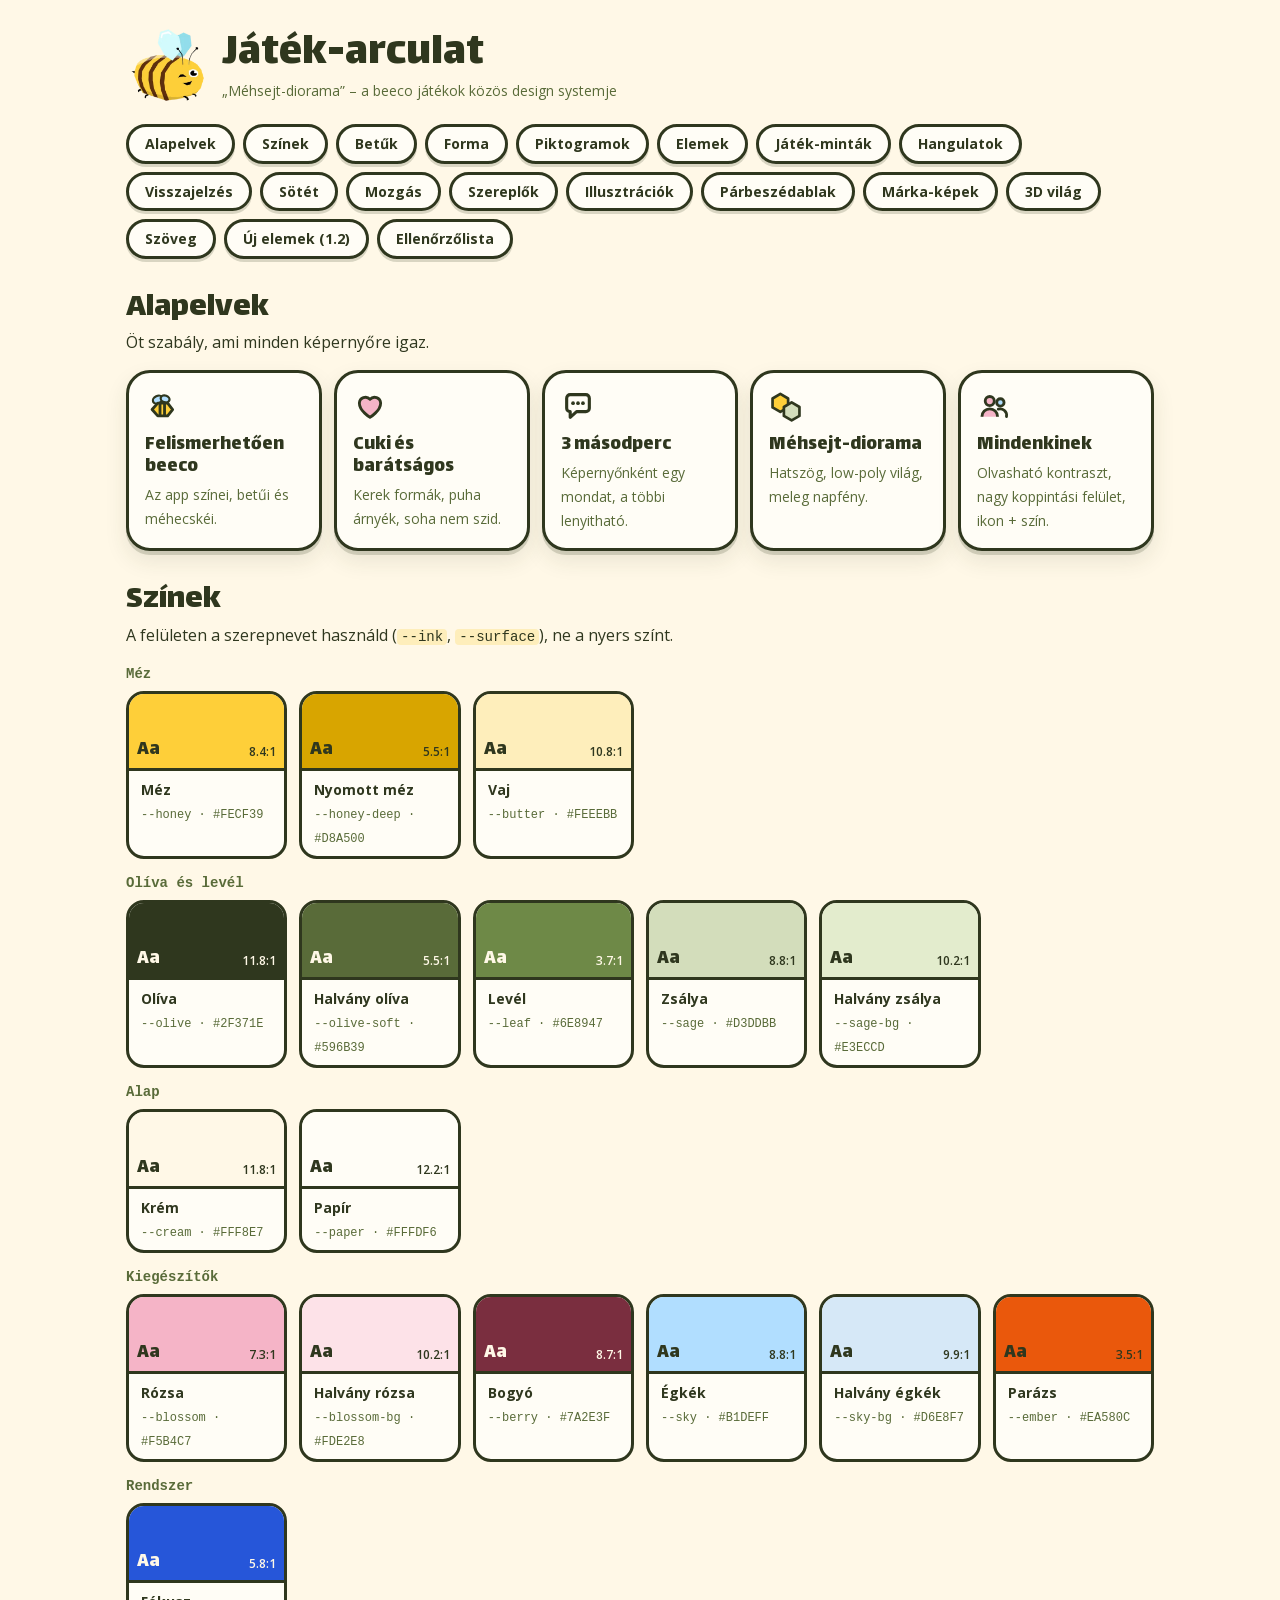
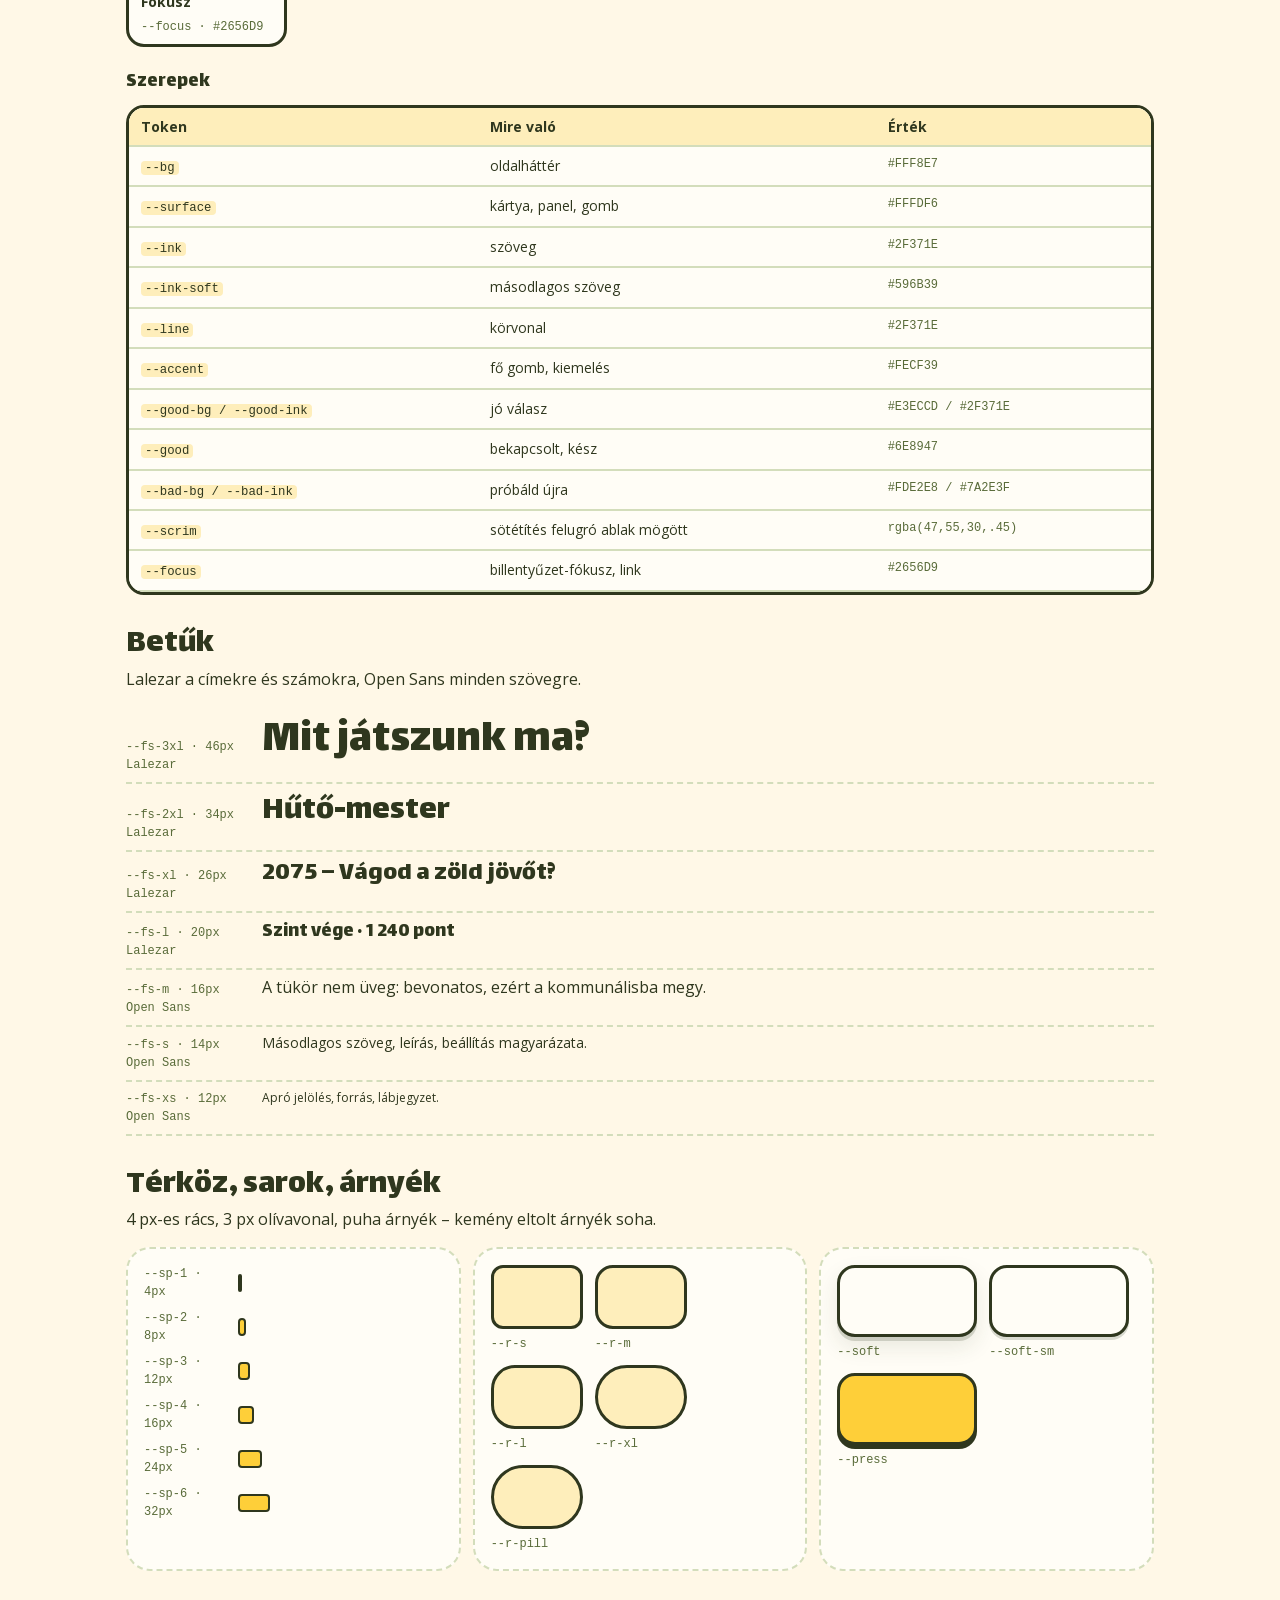
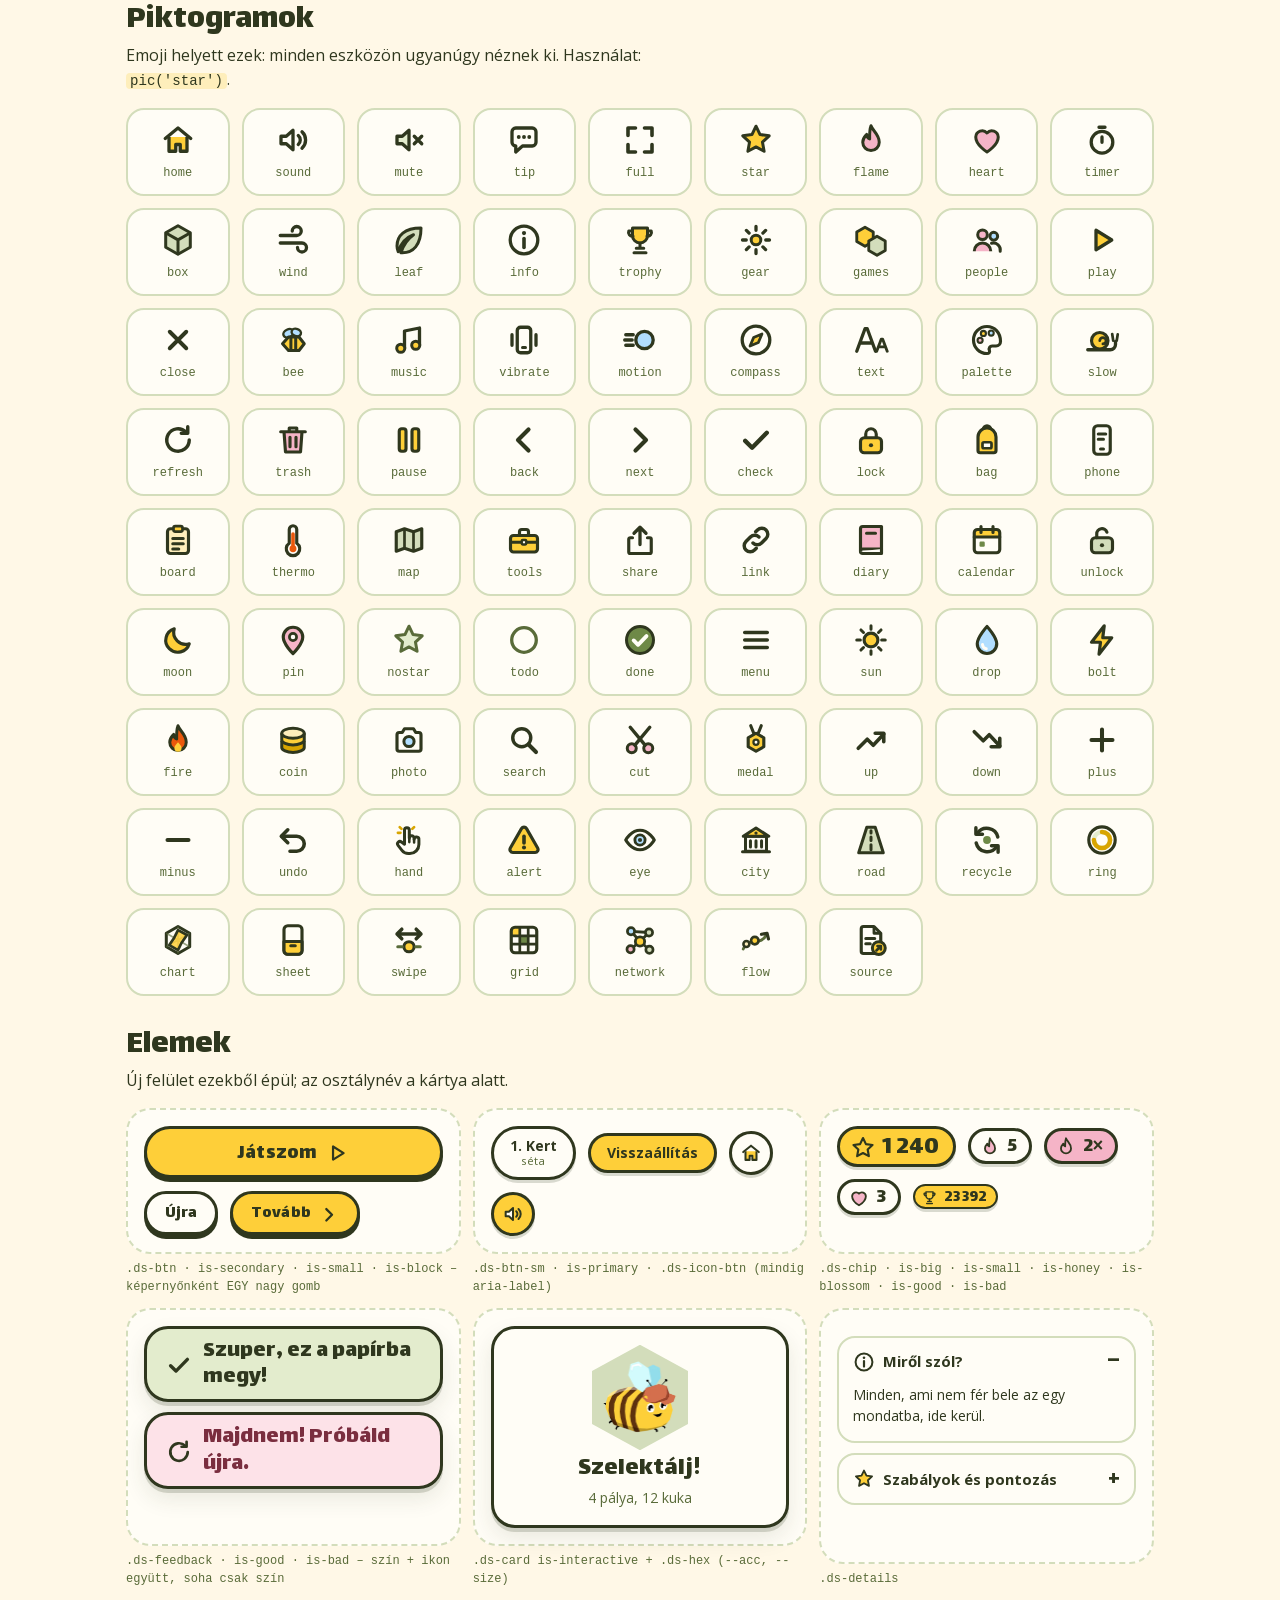
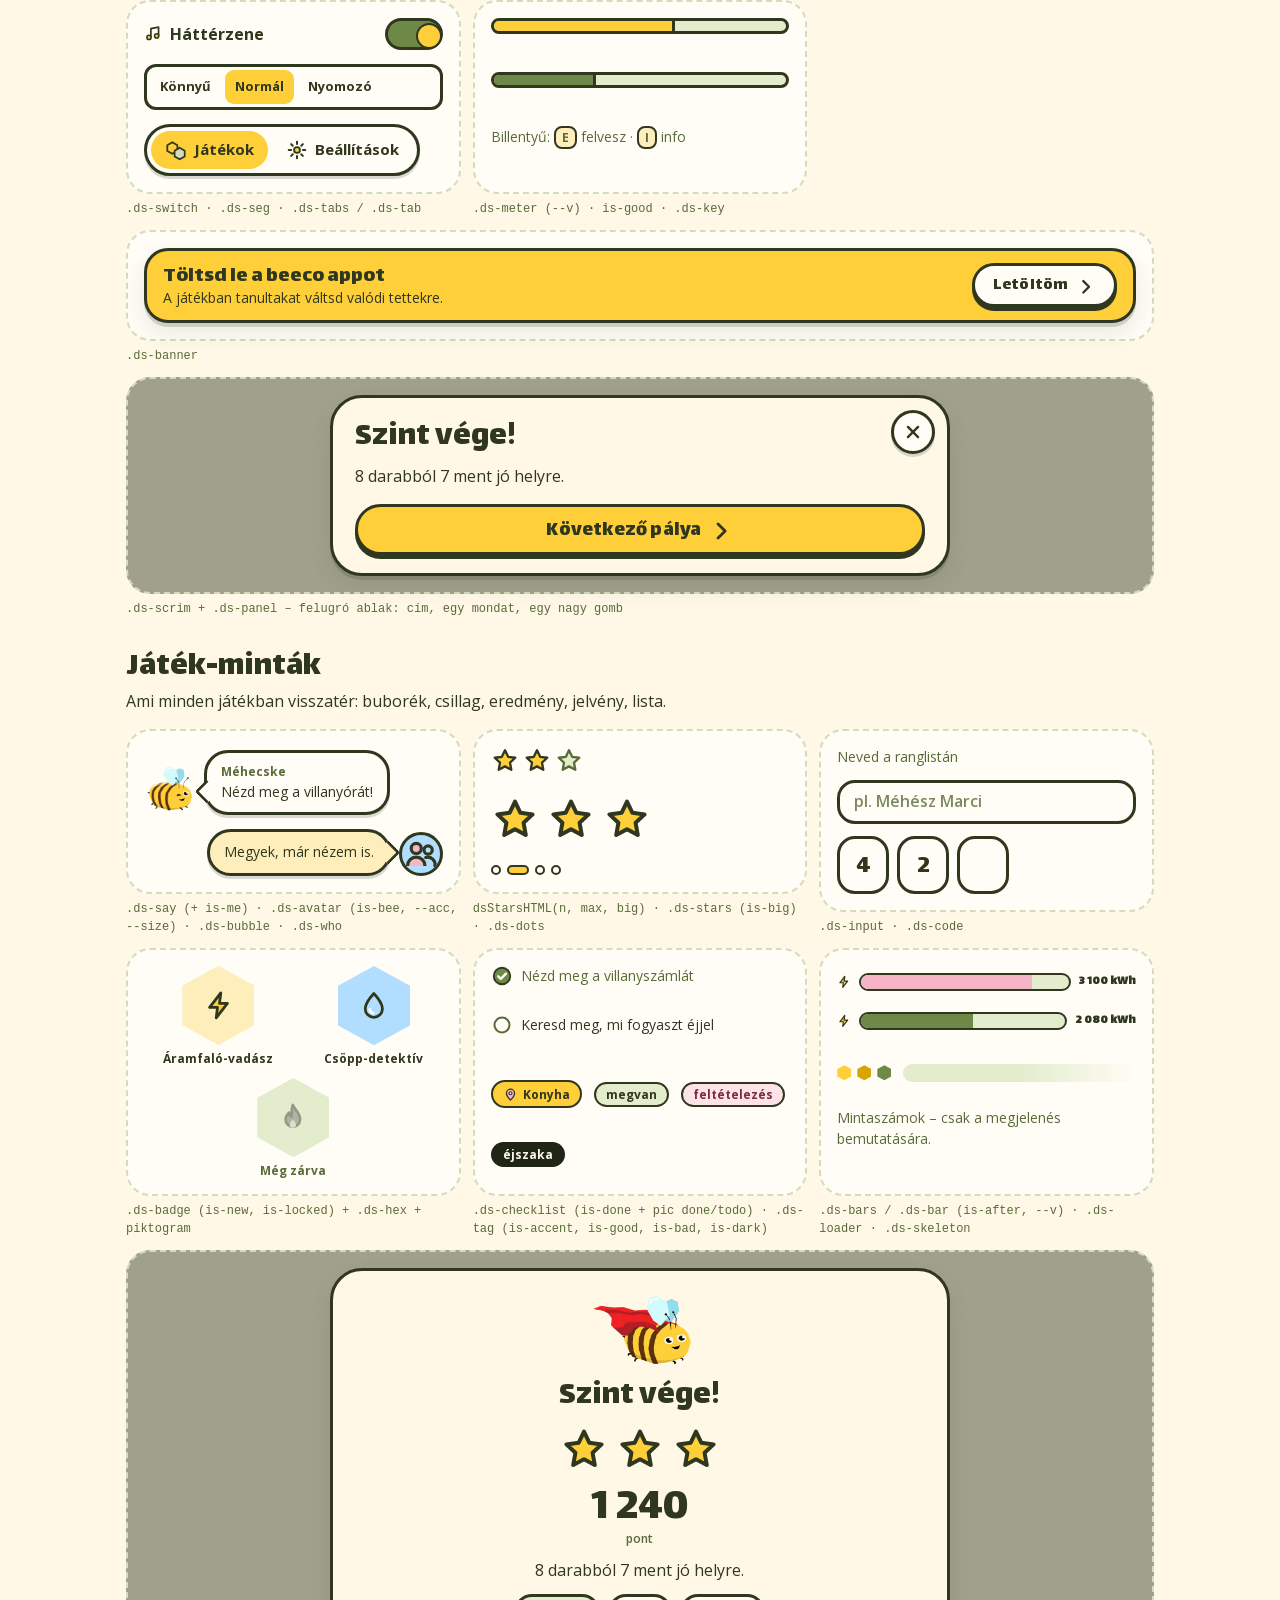
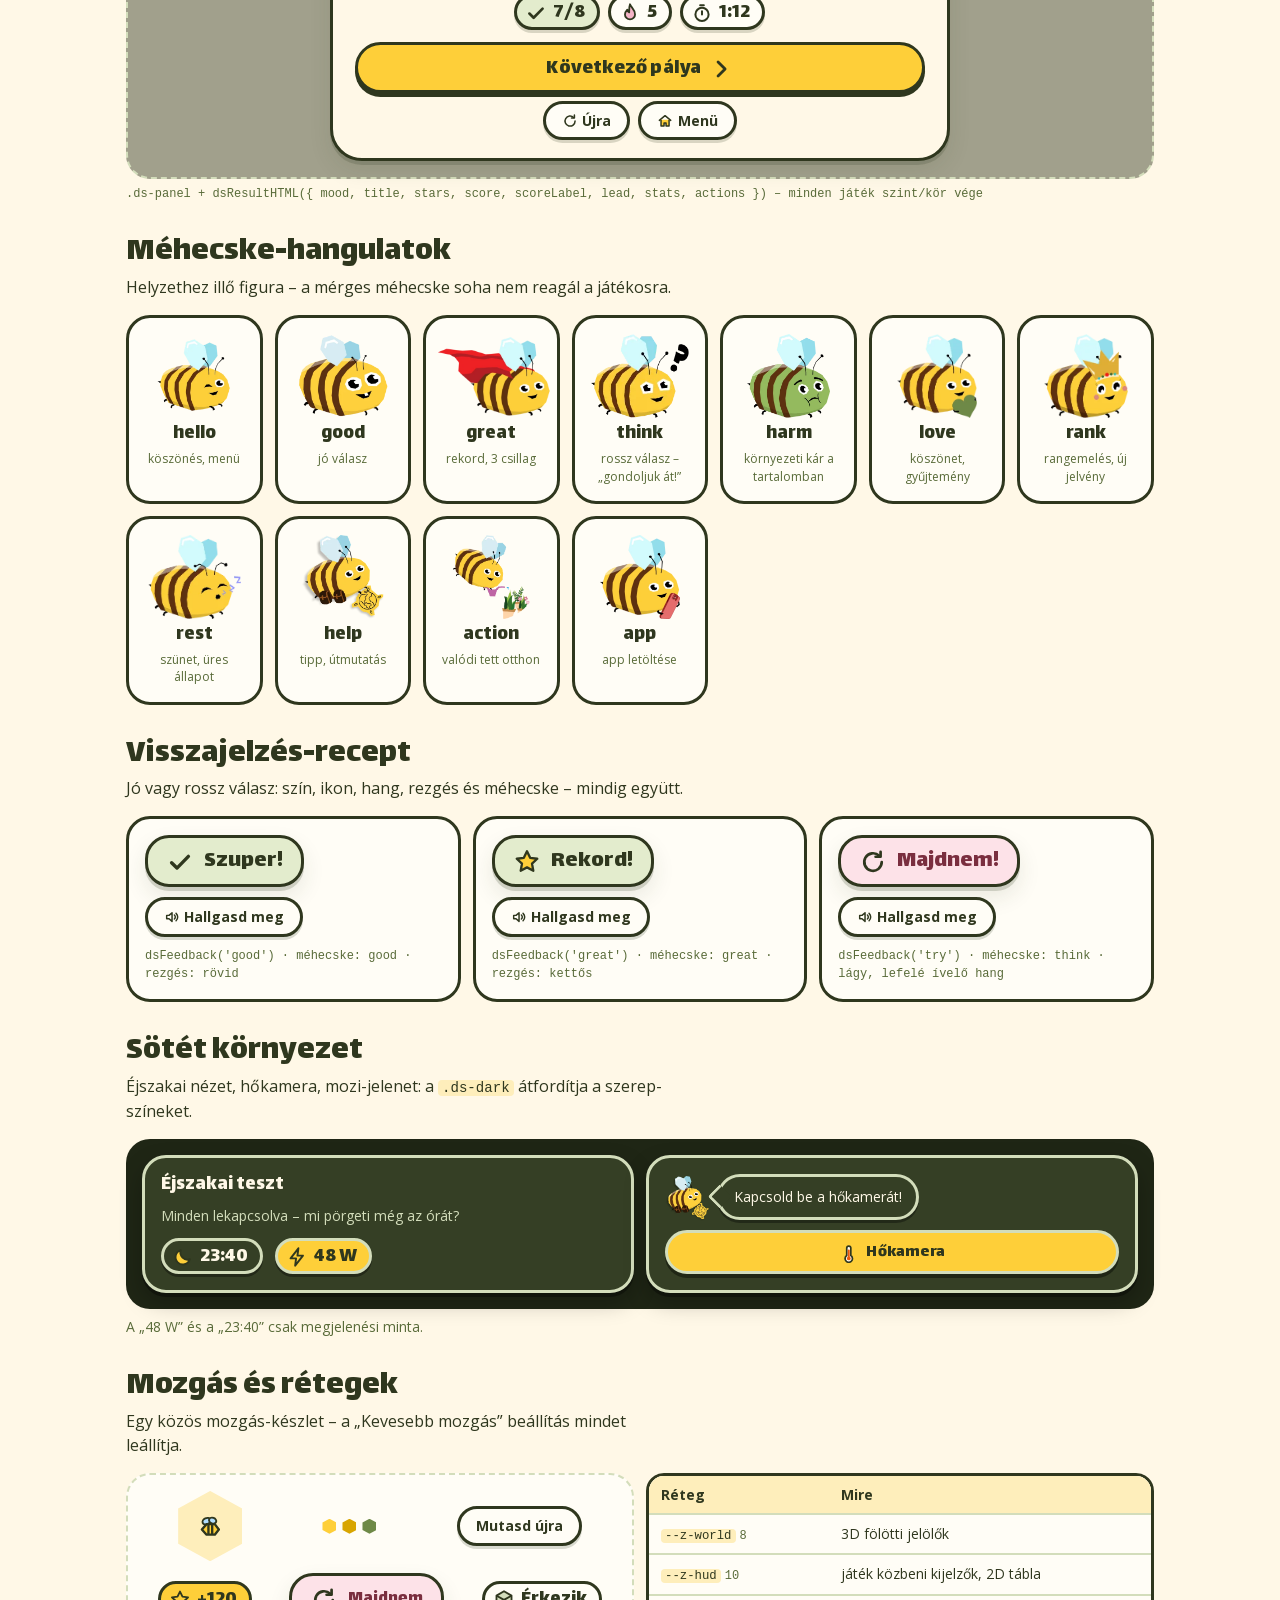
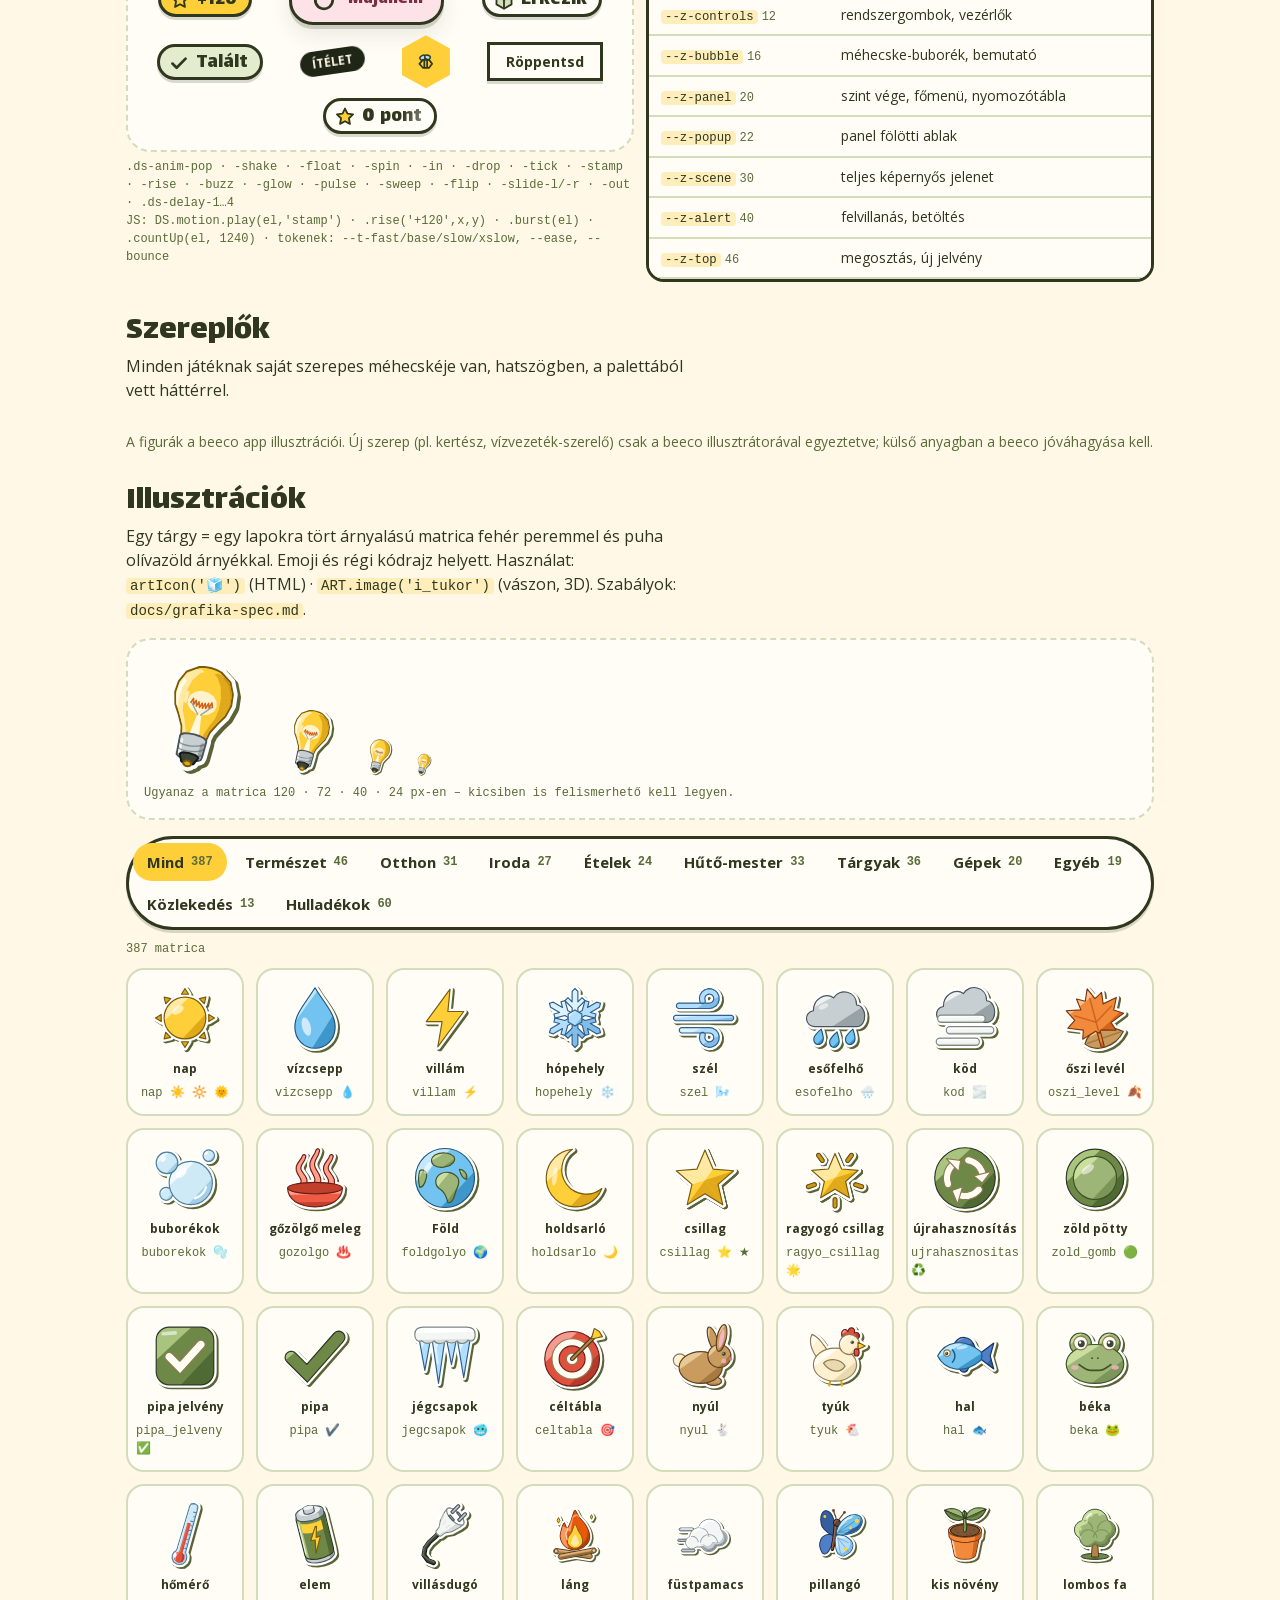
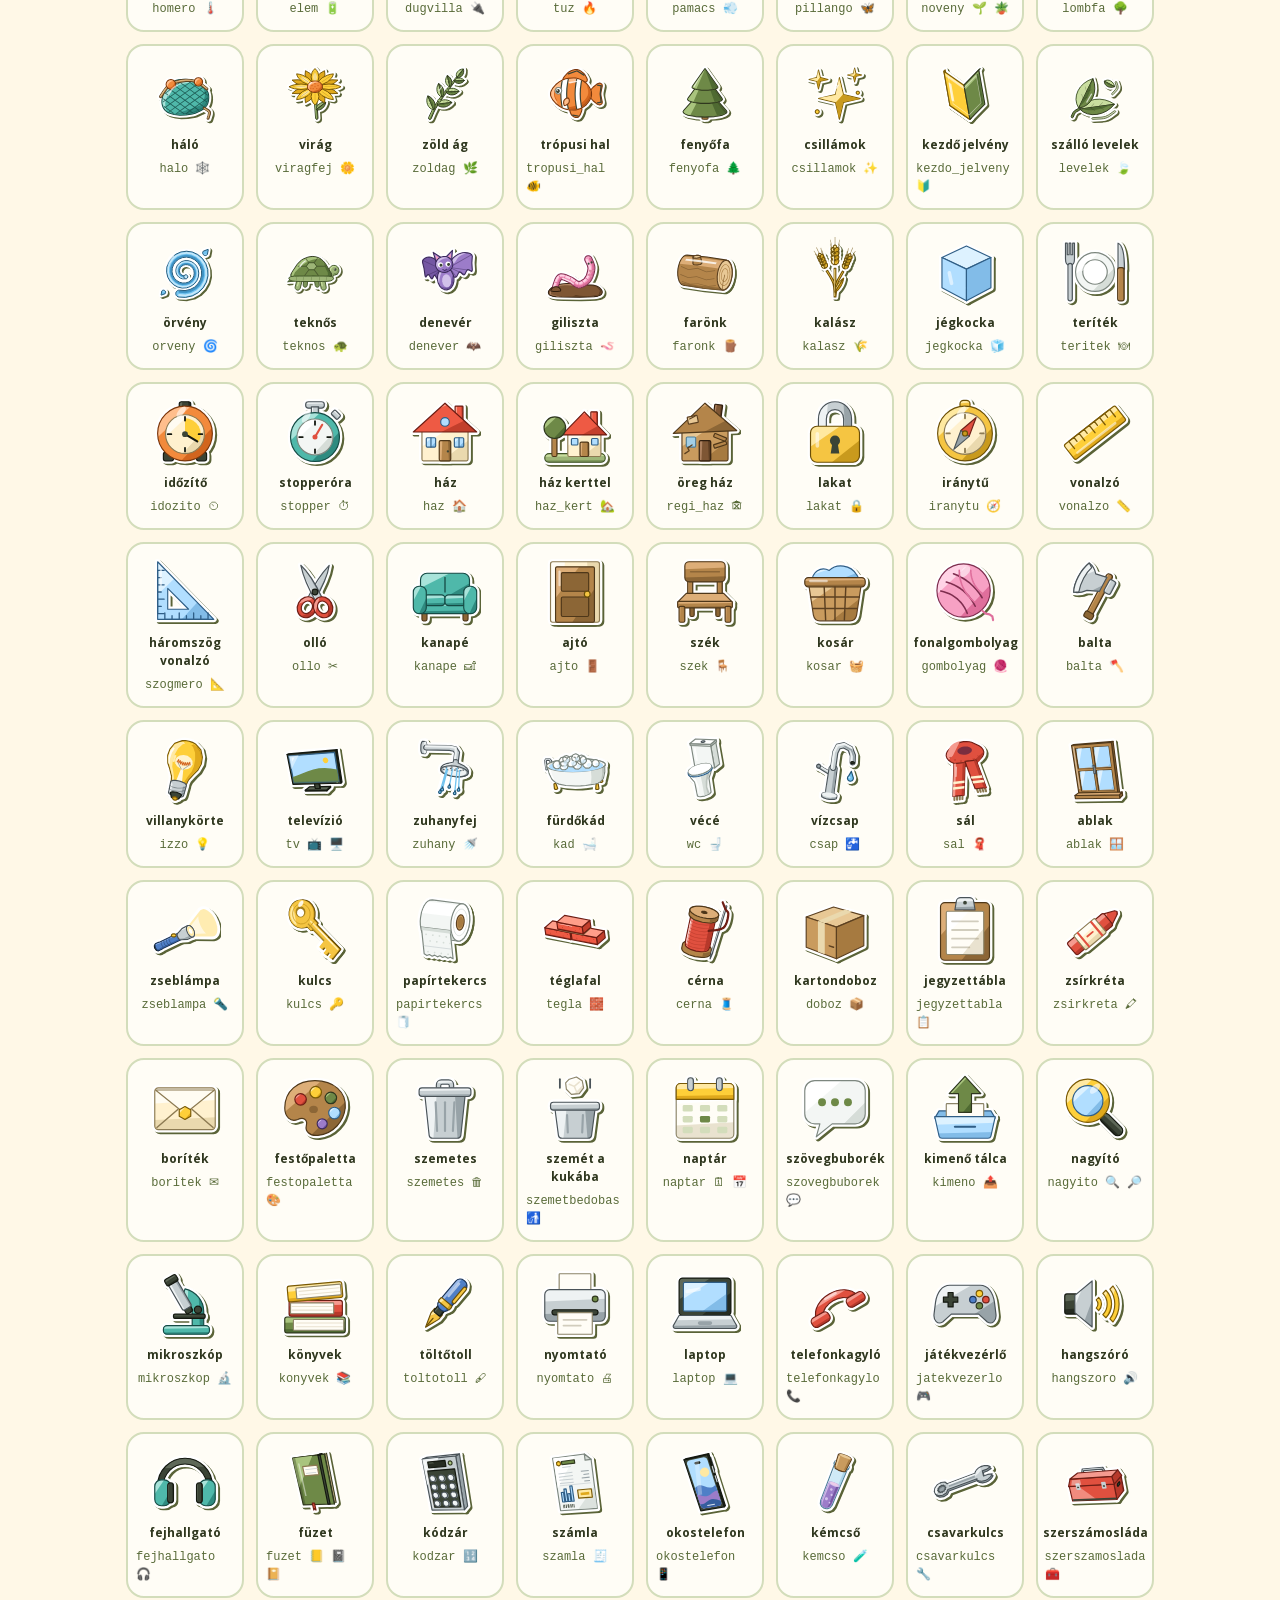
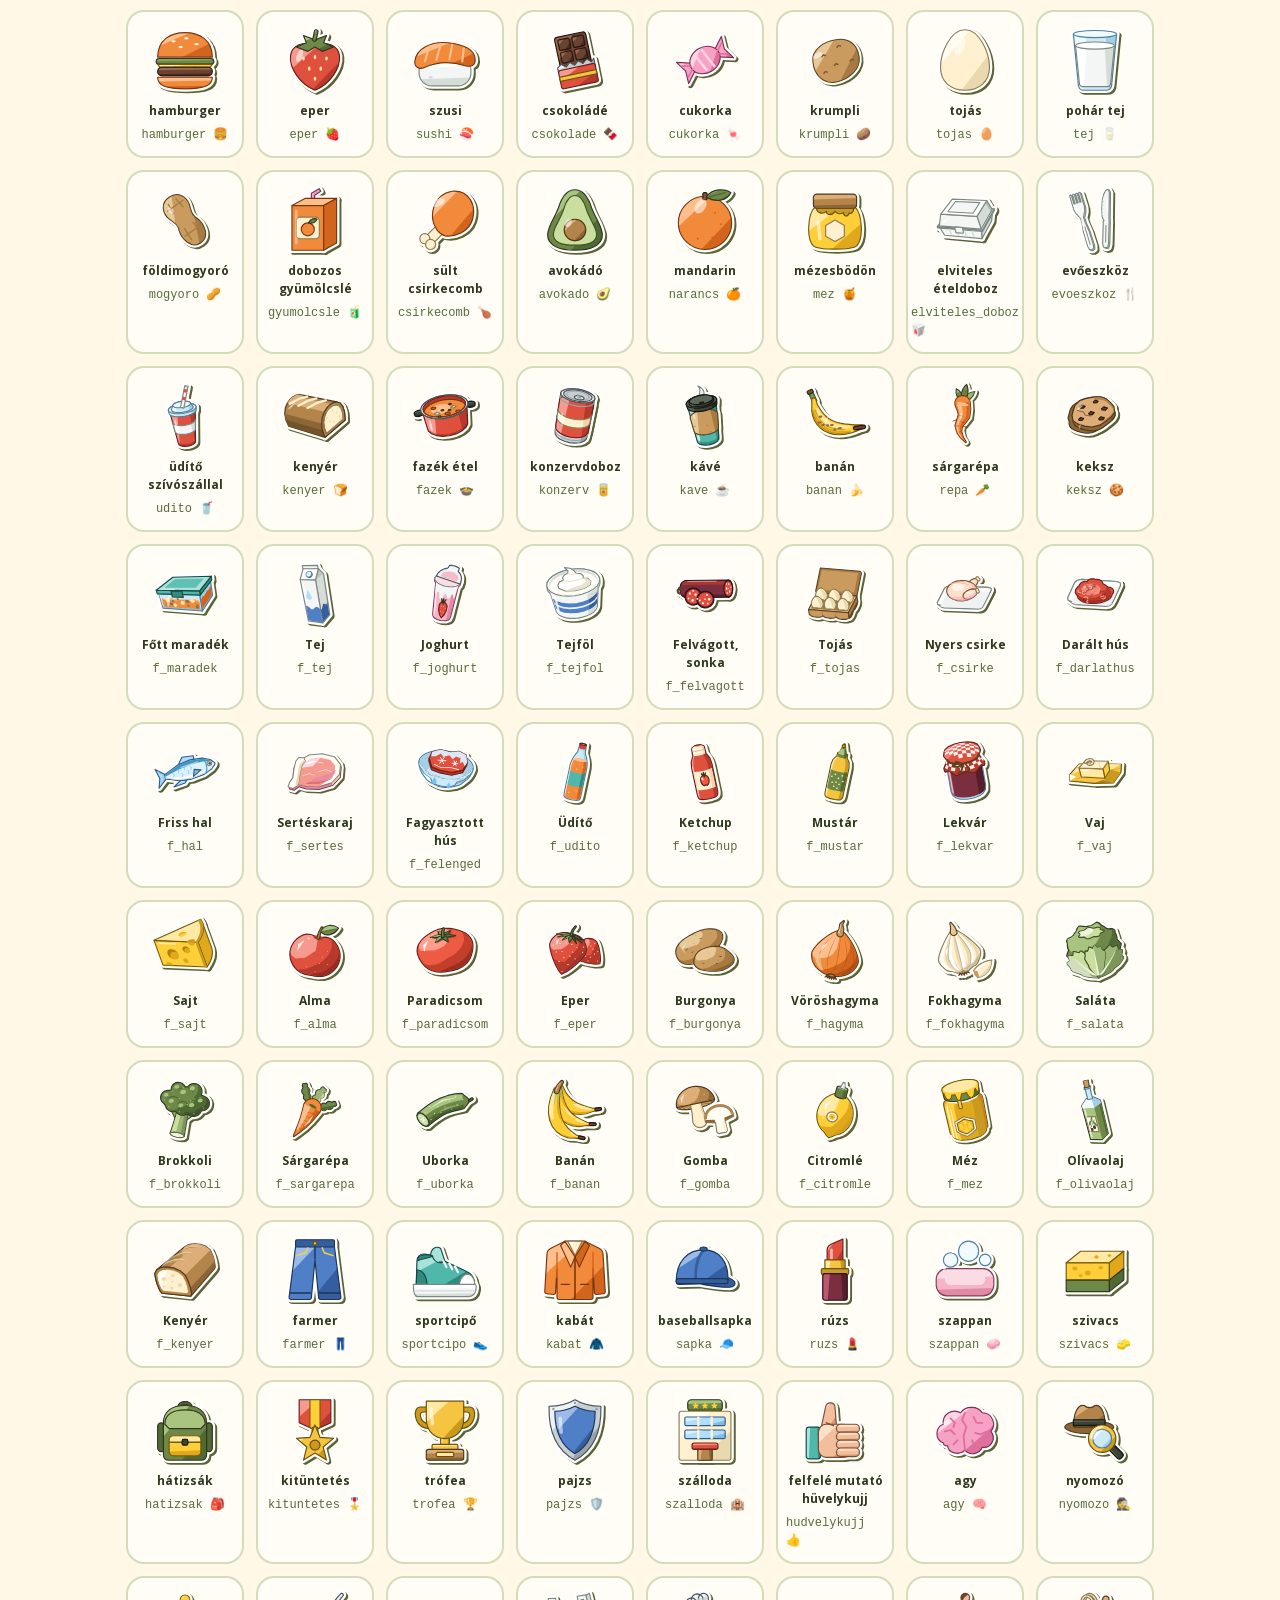
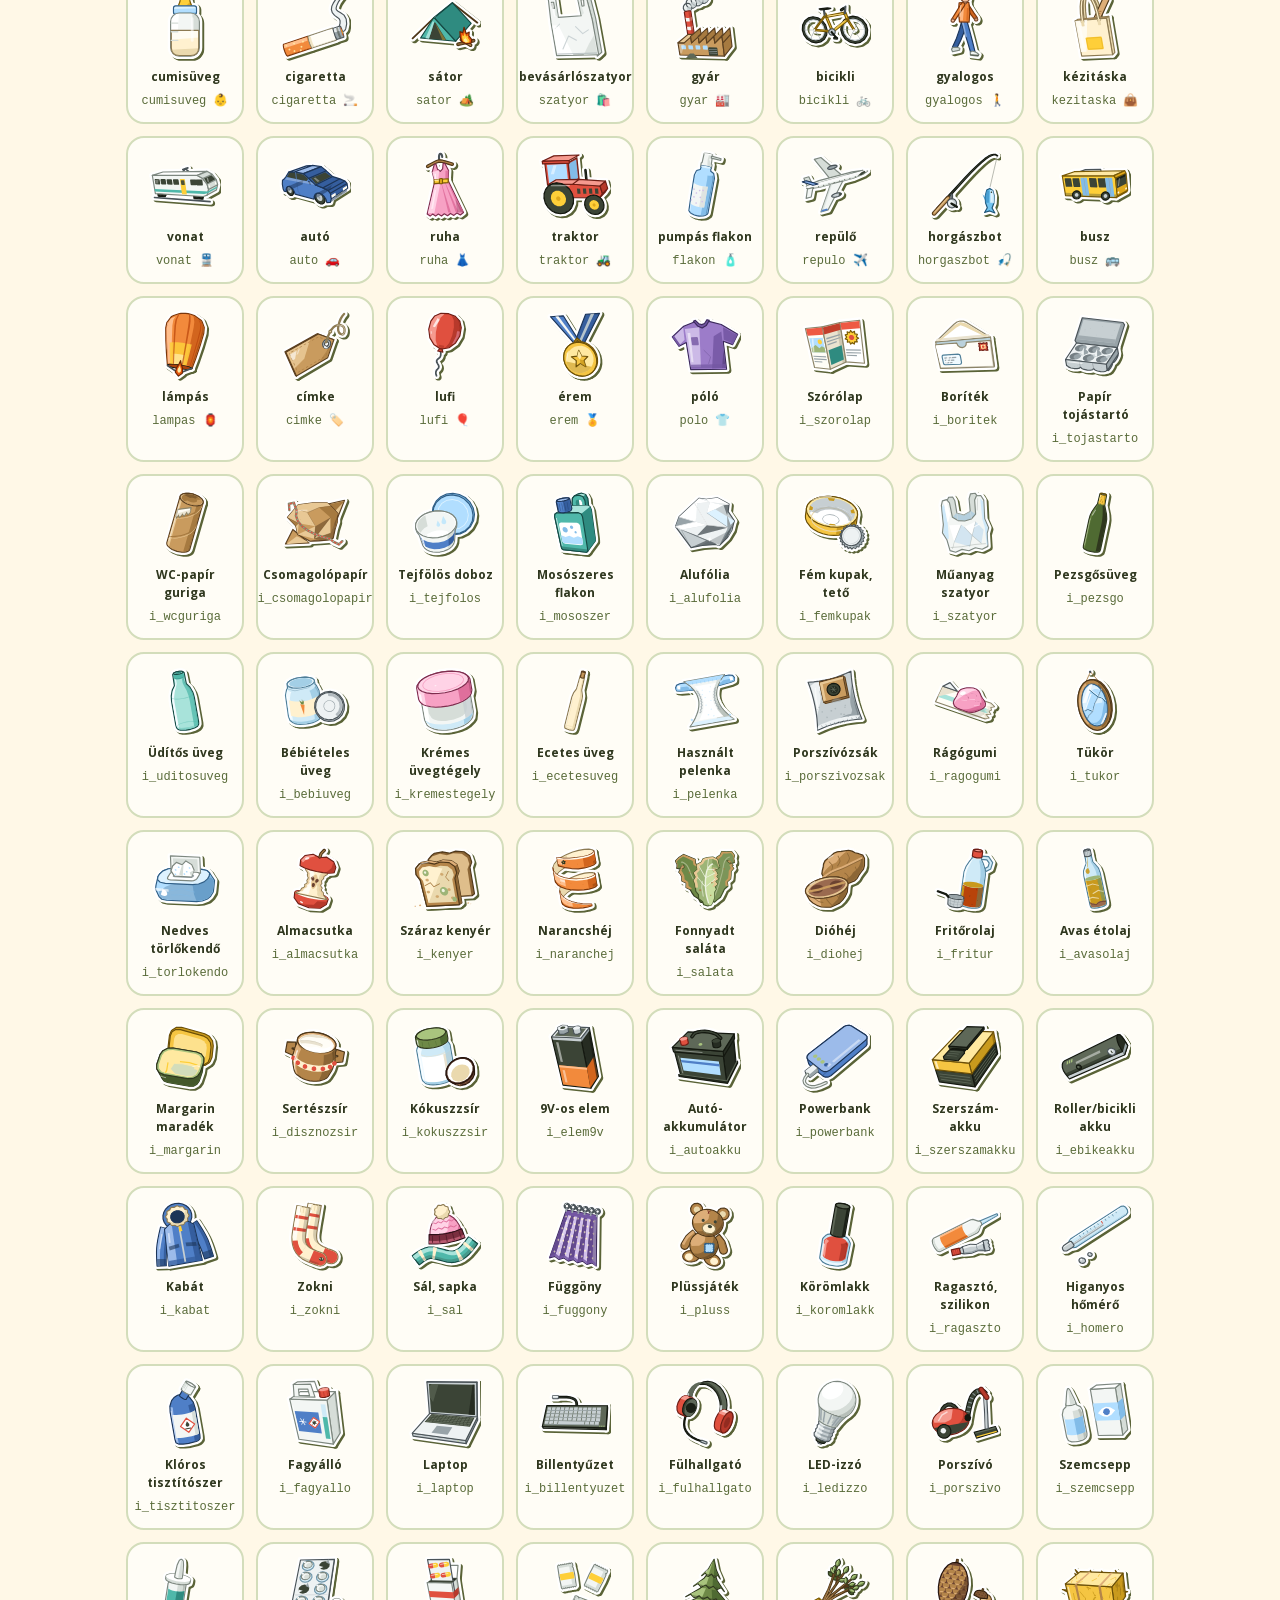
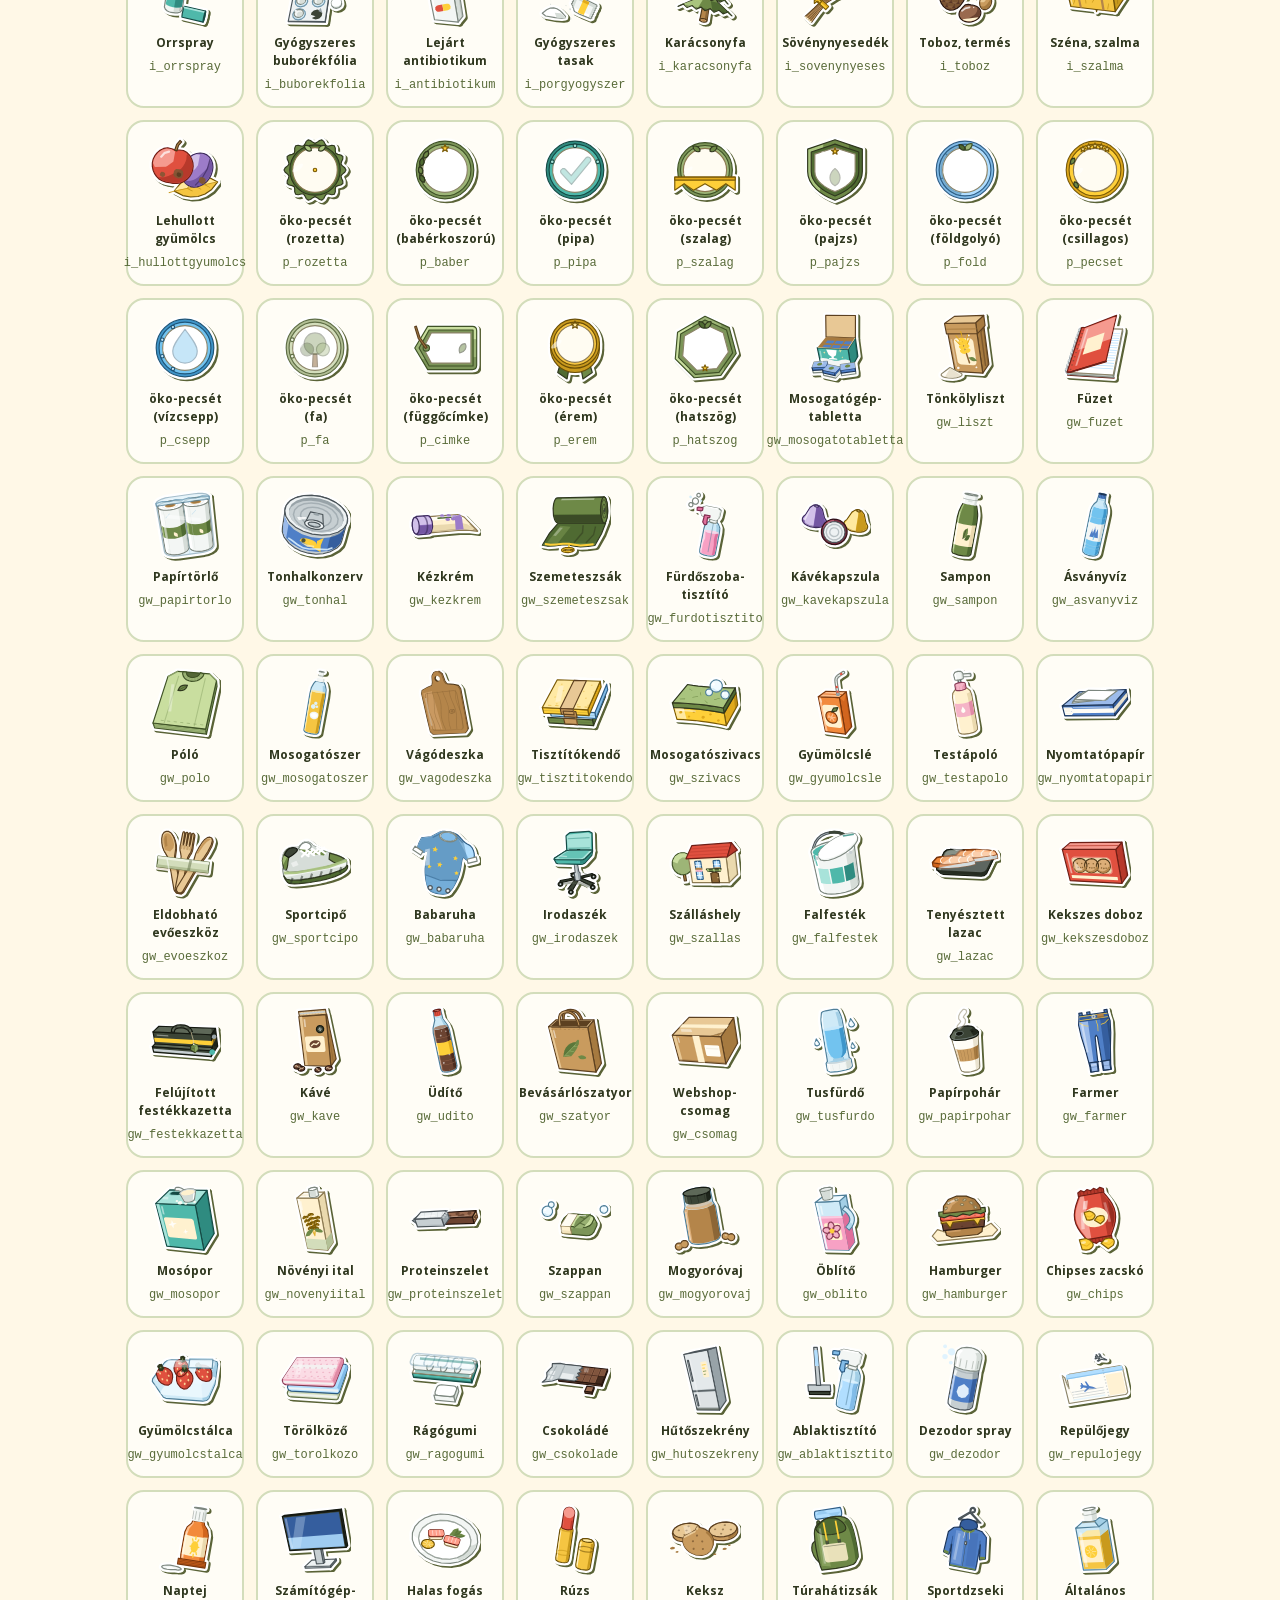
==== commit 175920f3: "1.7.0: közlekedés-matricák (e-bringa, telekocsi, bérlet, esőruha, iskola, rendelő, nagyi, bakancs…) " ====
--- a/web/arculat.html
+++ b/web/arculat.html
@@ -530,6 +530,7 @@
 <script src="js/art/art-imp.js"></script>
 <script src="js/art/art-devices.js"></script>
 <script src="js/art/art-extra.js"></script>
+<script src="js/art/art-kozlekedes.js"></script>
 <script>
   // a kalauz tartalma a VALÓDI design system fájlokból épül (nem másolat)
   const $ = (s) => document.querySelector(s);
@@ -603,7 +604,7 @@
   });
 
   // illusztrációk: csoport-fülek + rács; a méret-sor egy jellemző matricával
-  const ART_GROUPS = [['', 'Mind'], ['nature', 'Természet'], ['home', 'Otthon'], ['office', 'Iroda'], ['food', 'Ételek'], ['huto', 'Hűtő-mester'], ['things', 'Tárgyak'], ['devices', 'Gépek'], ['extra', 'Egyéb'], ['waste', 'Hulladékok']];
+  const ART_GROUPS = [['', 'Mind'], ['nature', 'Természet'], ['home', 'Otthon'], ['office', 'Iroda'], ['food', 'Ételek'], ['huto', 'Hűtő-mester'], ['things', 'Tárgyak'], ['devices', 'Gépek'], ['extra', 'Egyéb'], ['kozlekedes', 'Közlekedés'], ['waste', 'Hulladékok']];
   const artCell = (n) => { const A = ART.LIB[n];
     return `<div class="pic-cell" title="${A.en}">${artIcon(n, A.hu, 'art-demo')}<b style="font-size:var(--fs-xs);text-align:center">${A.hu}</b><span class="label">${n} ${(A.emoji || []).join(' ')}</span></div>`; };
   function artShow(lib){
--- a/web/css/ds-game.css
+++ b/web/css/ds-game.css
@@ -44,6 +44,9 @@
 .ds-result-lb{ width:100%; display:grid; gap:var(--sp-2); text-align:left; }
 .ds-result-lb-row{ display:flex; gap:var(--sp-2); align-items:center; }
 .ds-result-lb-row .ds-input{ flex:1; min-width:0; }
+.ds-result-nick{ flex:1; min-width:0; justify-content:flex-start; overflow:hidden; } .ds-result-nick b{ white-space:nowrap; overflow:hidden; text-overflow:ellipsis; }
+.ds-result-lb-note{ margin:0; font-size:var(--fs-s); } .ds-result-lb-note:empty{ display:none; }
+.ds-result-lb-list li.is-me{ font-weight:800; background:var(--butter); border-radius:var(--r-s); }
 .ds-result-lb-list{ margin:0 0 12px 22px; padding:0; font-size:var(--fs-s); line-height:1.7; font-variant-numeric:tabular-nums; }
 .ds-result-more{ width:100%; text-align:left; margin-top:0; }
 .ds-result-more p{ margin:0 0 10px; }
